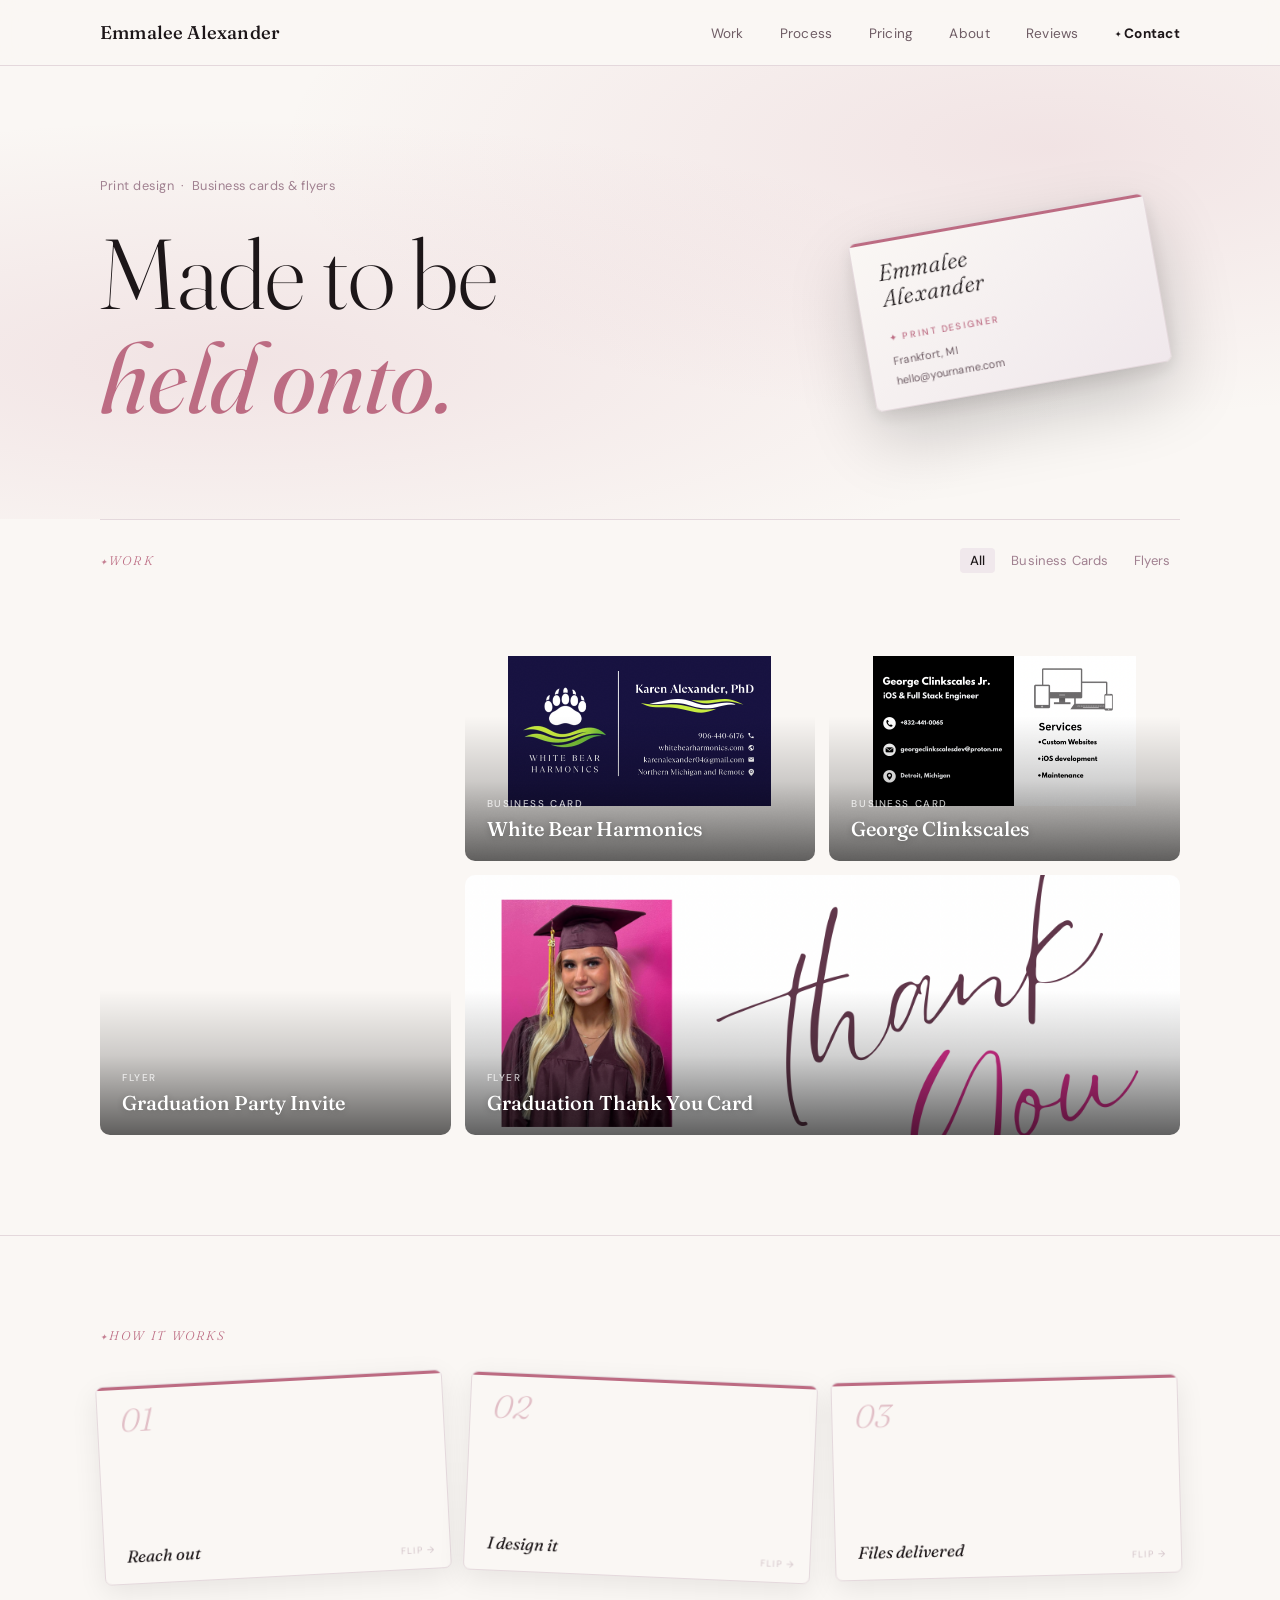
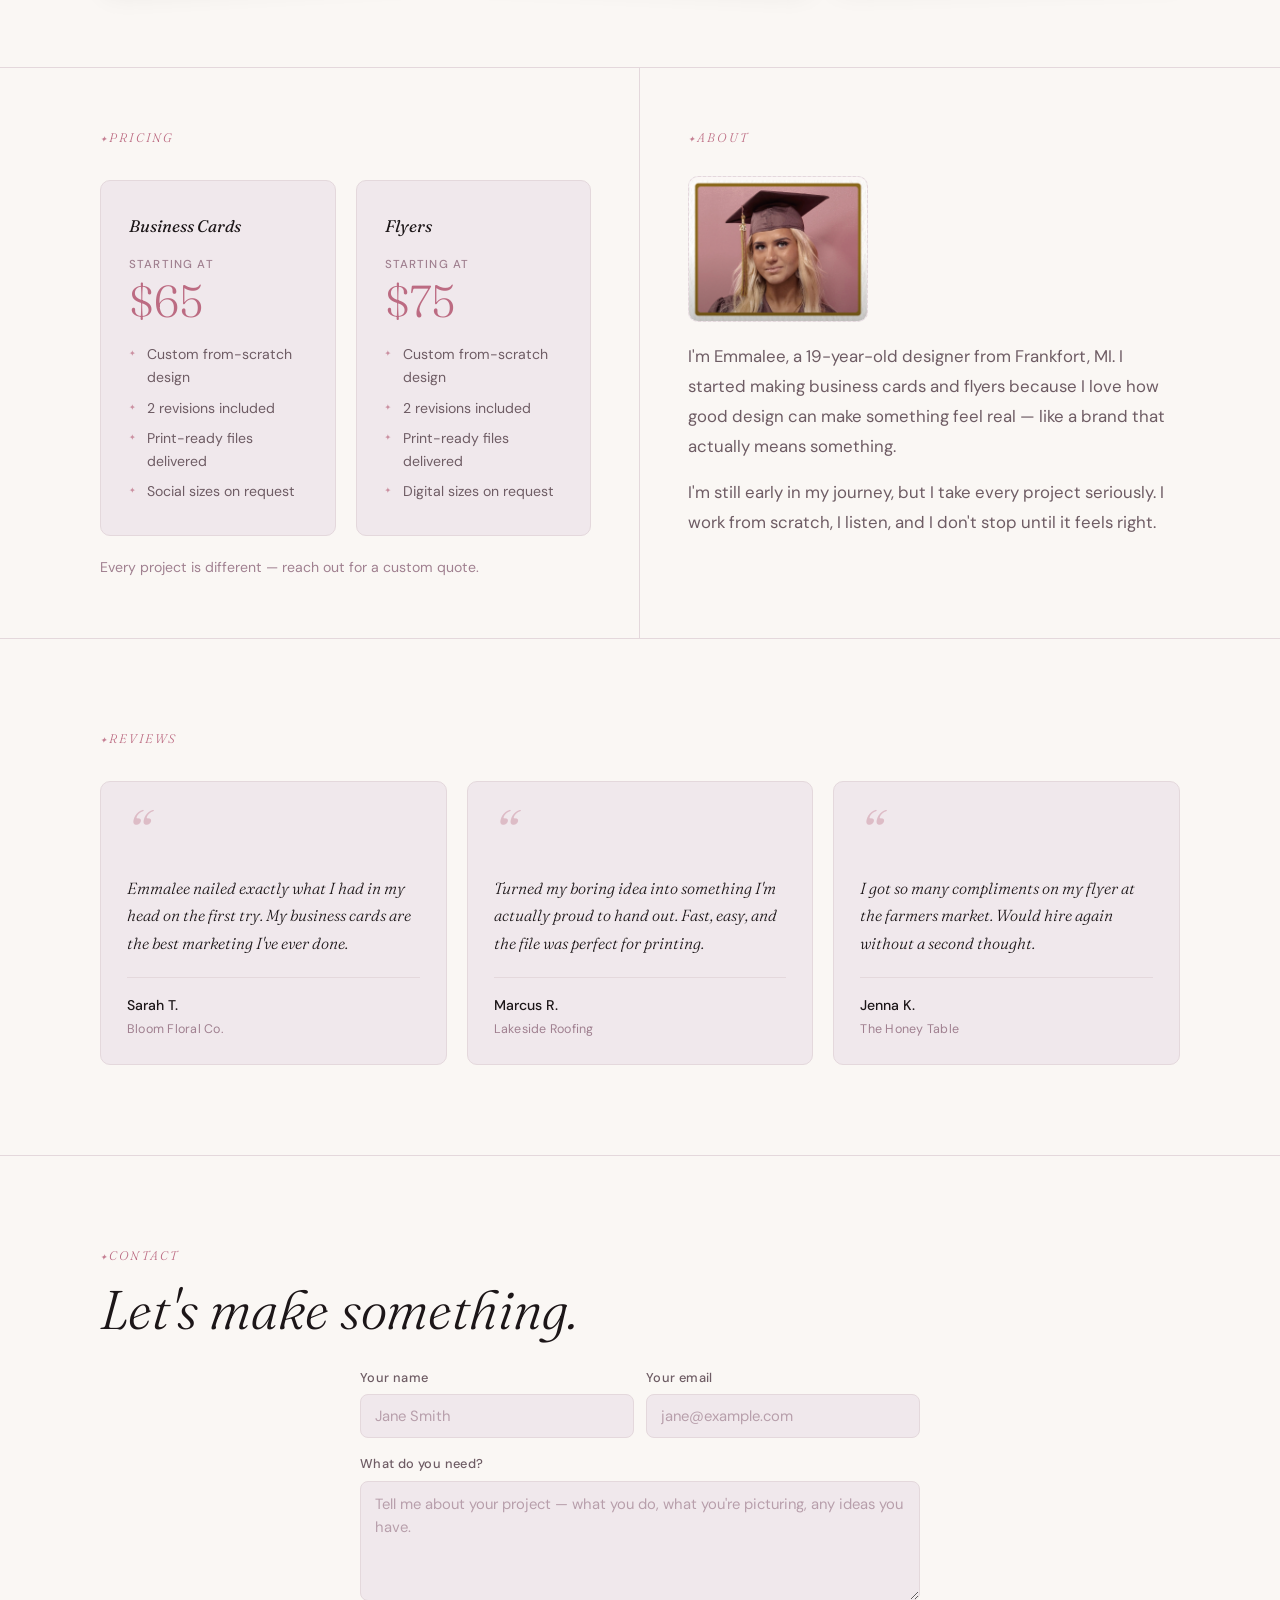
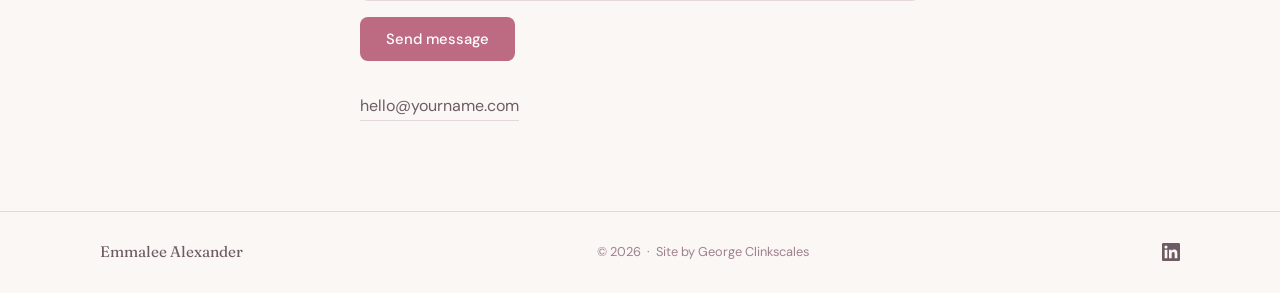
==== index.html @ 9d2cc230 "[Feature] Add contact form submission handling and success message - Added unique `id` to contact fo" ====
<!DOCTYPE html>
<html lang="en">
<head>
    <meta charset="UTF-8">
    <meta name="viewport" content="width=device-width, initial-scale=1.0">
    <title>Emmalee Alexander · Print Design</title>
    <link rel="icon" href="data:image/svg+xml,<svg xmlns='http://www.w3.org/2000/svg' viewBox='0 0 100 100'><path d='M50 5 L53 44 L92 47 L53 50 L50 89 L47 50 L8 47 L47 44 Z' fill='%23c9a96e'/><path d='M80 10 L81.5 24 L95 25 L81.5 26 L80 40 L78.5 26 L65 25 L78.5 24 Z' fill='%23c9a96e'/><path d='M20 62 L21 71 L30 72 L21 73 L20 82 L19 73 L10 72 L19 71 Z' fill='%23c9a96e'/></svg>">

    <meta name="description" content="Emmalee Alexander is a print designer from Frankfort, MI specializing in custom business cards and flyers. Made from scratch. Made to last.">
    <meta name="author" content="Emmalee Alexander">
    <meta name="robots" content="index, follow">
    <link rel="canonical" href="https://geoclink.github.io/business-card-portfolio/">

    <!-- Open Graph -->
    <meta property="og:type" content="website">
    <meta property="og:url" content="https://geoclink.github.io/business-card-portfolio/">
    <meta property="og:title" content="Emmalee Alexander · Print Design">
    <meta property="og:description" content="Custom business cards and flyers from Frankfort, MI. Made to be held onto.">
    <meta property="og:image" content="https://geoclink.github.io/business-card-portfolio/og-image.png">
    <meta property="og:image:type" content="image/png">
    <meta property="og:image:width" content="1200">
    <meta property="og:image:height" content="630">
    <meta property="og:image:alt" content="Emmalee Alexander — Print Design Portfolio">
    <meta property="og:site_name" content="Emmalee Alexander">
    <meta property="og:locale" content="en_US">

    <!-- Twitter / X Card -->
    <meta name="twitter:card" content="summary_large_image">
    <meta name="twitter:title" content="Emmalee Alexander · Print Design">
    <meta name="twitter:description" content="Custom business cards and flyers from Frankfort, MI. Made to be held onto.">
    <meta name="twitter:image" content="https://geoclink.github.io/business-card-portfolio/og-image.png">
    <meta name="twitter:image:alt" content="Emmalee Alexander — Print Design Portfolio">

    <meta name="theme-color" content="#BC6B82">

    <script type="application/ld+json">
    {
      "@context": "https://schema.org",
      "@type": "ProfilePage",
      "mainEntity": {
        "@type": "Person",
        "name": "Emmalee Alexander",
        "jobTitle": "Print Designer",
        "description": "Print designer specializing in custom business cards and flyers.",
        "address": {
          "@type": "PostalAddress",
          "addressLocality": "Frankfort",
          "addressRegion": "MI",
          "addressCountry": "US"
        },
        "url": "https://geoclink.github.io/business-card-portfolio/"
      }
    }
    </script>

    <link rel="preconnect" href="https://fonts.googleapis.com">
    <link rel="preconnect" href="https://fonts.gstatic.com" crossorigin>
    <link href="https://fonts.googleapis.com/css2?family=Fraunces:ital,opsz,wght@0,9..144,300;0,9..144,400;1,9..144,300;1,9..144,400&family=DM+Sans:opsz,wght@9..40,300;9..40,400;9..40,500&display=swap" rel="stylesheet">
    <link rel="stylesheet" href="style.css">
</head>
<body>

    <!-- Paper grain texture overlay -->
    <svg class="grain" aria-hidden="true" focusable="false">
        <filter id="grain-filter">
            <feTurbulence type="fractalNoise" baseFrequency="0.68" numOctaves="3" stitchTiles="stitch"/>
            <feColorMatrix type="saturate" values="0"/>
        </filter>
        <rect width="100%" height="100%" filter="url(#grain-filter)"/>
    </svg>

    <div class="sparkle-field" aria-hidden="true">
        <span class="sparkle s1"></span>
        <span class="sparkle s2"></span>
        <span class="sparkle s3"></span>
        <span class="sparkle s4"></span>
        <span class="sparkle s5"></span>
        <span class="sparkle s6"></span>
        <span class="sparkle s7"></span>
        <span class="sparkle s8"></span>
        <span class="sparkle s9"></span>
        <span class="sparkle s10"></span>
        <span class="sparkle s11"></span>
        <span class="sparkle s12"></span>
        <span class="sparkle s13"></span>
        <span class="sparkle s14"></span>
        <span class="sparkle s15"></span>
        <span class="sparkle s16"></span>
        <span class="sparkle s17"></span>
        <span class="sparkle s18"></span>
    </div>

    <nav class="site-nav">
        <div class="container nav-inner">
            <a class="nav-name" href="#">Emmalee Alexander</a>
            <ul class="nav-links">
                <li><a href="#work">Work</a></li>
                <li><a href="#process">Process</a></li>
                <li><a href="#pricing">Pricing</a></li>
                <li><a href="#about">About</a></li>
                <li><a href="#reviews">Reviews</a></li>
                <li><a href="#contact">Contact</a></li>
            </ul>
            <button class="nav-toggle" aria-label="Open menu" aria-expanded="false">
                <span></span>
                <span></span>
                <span></span>
            </button>
        </div>
    </nav>

    <header class="intro">
        <div class="container intro-inner">
            <div class="intro-text">
                <p class="intro-label">Print design &nbsp;·&nbsp; Business cards &amp; flyers</p>
                <h1 class="intro-headline">Made to be<br><em>held onto.</em></h1>
            </div>
            <div class="intro-card-wrap" aria-hidden="true">
                <div class="hero-card" id="heroCard">
                    <div class="hc-bar"></div>
                    <span class="hc-name">Emmalee<br>Alexander</span>
                    <div class="hc-bottom">
                        <span class="hc-role">✦ Print Designer</span>
                        <span class="hc-location">Frankfort, MI</span>
                        <span class="hc-email">hello@yourname.com</span>
                    </div>
                </div>
            </div>
        </div>
    </header>

    <section id="work" class="section-work">
        <div class="container">
            <div class="work-header reveal">
                <span class="eyebrow">Work</span>
                <div class="filter-row">
                    <button class="filter-btn active" data-filter="all">All</button>
                    <button class="filter-btn" data-filter="business-cards">Business Cards</button>
                    <button class="filter-btn" data-filter="flyers">Flyers</button>
                </div>
            </div>

            <div class="bento-grid">
                <div class="bento-item bento-item--tall" data-category="flyers" data-index="0"
                    style="--card-bg: linear-gradient(160deg, #9AB8AC, #7E9E94);">
                    <div class="card-body">
                        <p class="card-label">Flyer</p>
                        <h3 class="card-title"></h3>
                    </div>
                </div>

                <div class="bento-item" data-category="business-cards" data-index="1"
                    style="--card-bg: linear-gradient(160deg, #CBAFB7, #A89098);">
                    <div class="card-body">
                        <p class="card-label">Business Card</p>
                        <h3 class="card-title"></h3>
                    </div>
                </div>

                <div class="bento-item" data-category="business-cards" data-index="2"
                    style="--card-bg: linear-gradient(160deg, #C8B898, #B4A282);">
                    <div class="card-body">
                        <p class="card-label">Business Card</p>
                        <h3 class="card-title"></h3>
                    </div>
                </div>

                <div class="bento-item bento-item--wide" data-category="flyers" data-index="3"
                    style="--card-bg: linear-gradient(160deg, #B4B0C8, #9A96B4);">
                    <div class="card-body">
                        <p class="card-label">Flyer</p>
                        <h3 class="card-title"></h3>
                    </div>
                </div>

            </div>
        </div>
    </section>

    <section id="process" class="section-process">
        <div class="container reveal">
            <span class="eyebrow">How it works</span>
            <ol class="process-steps">
                <li class="process-step">
                    <div class="process-card-scene">
                        <div class="process-card">
                            <div class="process-card-front">
                                <div class="pc-bar"></div>
                                <span class="process-num">01</span>
                                <h3 class="process-title" id="process-1-title">Reach out</h3>
                                <span class="pc-flip-hint">flip →</span>
                            </div>
                            <div class="process-card-back">
                                <p class="process-desc" id="process-1-desc">Tell me about your business, the vibe you're after, and any ideas you have. No design experience needed on your end.</p>
                            </div>
                        </div>
                    </div>
                </li>
                <li class="process-step">
                    <div class="process-card-scene">
                        <div class="process-card">
                            <div class="process-card-front">
                                <div class="pc-bar"></div>
                                <span class="process-num">02</span>
                                <h3 class="process-title" id="process-2-title">We design it</h3>
                                <span class="pc-flip-hint">flip →</span>
                            </div>
                            <div class="process-card-back">
                                <p class="process-desc" id="process-2-desc">I'll share a few concepts and we'll refine together until it feels exactly right — back and forth until you love it.</p>
                            </div>
                        </div>
                    </div>
                </li>
                <li class="process-step">
                    <div class="process-card-scene">
                        <div class="process-card">
                            <div class="process-card-front">
                                <div class="pc-bar"></div>
                                <span class="process-num">03</span>
                                <h3 class="process-title" id="process-3-title">Files delivered</h3>
                                <span class="pc-flip-hint">flip →</span>
                            </div>
                            <div class="process-card-back">
                                <p class="process-desc" id="process-3-desc">High-res, print-ready files straight to your inbox, ready to hand off to any printer. Social sizes included if you need them.</p>
                            </div>
                        </div>
                    </div>
                </li>
            </ol>
        </div>
    </section>

    <div class="section-split-wrap">
    <section id="pricing" class="section-pricing">
        <div class="reveal">
            <span class="eyebrow">Pricing</span>
            <div class="pricing-grid">
                <div class="pricing-card">
                    <p class="pricing-type">Business Cards</p>
                    <p class="pricing-from">Starting at</p>
                    <p class="pricing-price" id="pricing-bc-price">$65</p>
                    <ul class="pricing-list">
                        <li id="pricing-bc-li-0">Custom from-scratch design</li>
                        <li id="pricing-bc-li-1">2 revisions included</li>
                        <li id="pricing-bc-li-2">Print-ready files delivered</li>
                        <li id="pricing-bc-li-3">Social sizes on request</li>
                    </ul>
                </div>
                <div class="pricing-card">
                    <p class="pricing-type">Flyers</p>
                    <p class="pricing-from">Starting at</p>
                    <p class="pricing-price" id="pricing-fl-price">$75</p>
                    <ul class="pricing-list">
                        <li id="pricing-fl-li-0">Custom from-scratch design</li>
                        <li id="pricing-fl-li-1">2 revisions included</li>
                        <li id="pricing-fl-li-2">Print-ready files delivered</li>
                        <li id="pricing-fl-li-3">Digital sizes on request</li>
                    </ul>
                </div>
            </div>
            <p class="pricing-note" id="pricing-note">Every project is different — <a href="#contact">reach out</a> for a custom quote.</p>
        </div>
    </section>

    <section id="about" class="section-about">
        <div class="reveal">
            <span class="eyebrow">About</span>
            <div class="about-inner">
                <div class="about-photo">
                    <img src="images/emmalee-about-photo.png" alt="Emmalee Alexander" class="about-img">
                    <span class="about-photo-label">Photo</span>
                </div>
                <div class="about-text">
                    <p id="about-p1">I'm Emmalee, a 19-year-old designer from Frankfort, MI. I started making business cards and flyers because I love how good design can make something feel real — like a brand that actually means something.</p>
                    <p id="about-p2">I'm still early in my journey, but I take every project seriously. I work from scratch, I listen, and I don't stop until it feels right.</p>
                </div>
            </div>
        </div>
    </section>
    </div><!-- /.section-split-wrap -->

    <section id="reviews" class="section-reviews">
        <div class="container reveal">
            <span class="eyebrow">Reviews</span>
            <div class="reviews-grid">
                <figure class="review-card" id="review-card-0">
                    <blockquote class="review-quote" id="review-0-quote"></blockquote>
                    <figcaption class="review-byline">
                        <span class="review-name" id="review-0-name"></span>
                        <span class="review-business" id="review-0-business"></span>
                    </figcaption>
                </figure>
                <figure class="review-card" id="review-card-1">
                    <blockquote class="review-quote" id="review-1-quote"></blockquote>
                    <figcaption class="review-byline">
                        <span class="review-name" id="review-1-name"></span>
                        <span class="review-business" id="review-1-business"></span>
                    </figcaption>
                </figure>
                <figure class="review-card" id="review-card-2">
                    <blockquote class="review-quote" id="review-2-quote"></blockquote>
                    <figcaption class="review-byline">
                        <span class="review-name" id="review-2-name"></span>
                        <span class="review-business" id="review-2-business"></span>
                    </figcaption>
                </figure>
            </div>
        </div>
    </section>

    <section id="contact" class="section-contact">
        <div class="container reveal">
            <span class="eyebrow">Contact</span>
            <h2 class="contact-heading">Let's make something.</h2>

            <form class="contact-form" id="contact-form" action="https://formspree.io/f/mvkpqgvo" method="POST">
                <div class="form-row">
                    <label class="form-label">
                        Your name
                        <input class="form-input" type="text" name="name" placeholder="Jane Smith" required>
                    </label>
                    <label class="form-label">
                        Your email
                        <input class="form-input" type="email" name="email" placeholder="jane@example.com" required>
                    </label>
                </div>
                <label class="form-label">
                    What do you need?
                    <textarea class="form-input form-textarea" name="message" placeholder="Tell me about your project — what you do, what you're picturing, any ideas you have." required></textarea>
                </label>
                <button class="form-submit" type="submit">Send message</button>
            </form>
            <p class="form-success" id="form-success" hidden>Message sent! I'll be in touch soon.</p>

            <div class="contact-links">
                <a id="contact-email" href="mailto:hello@yourname.com">hello@yourname.com</a>
                <span class="contact-dot" aria-hidden="true" hidden>·</span>
                <a id="contact-handle" href="#" target="_blank" rel="noopener" hidden>@yourhandle</a>
            </div>
        </div>
    </section>

    <footer>
        <div class="container footer-inner">
            <span class="footer-name">Emmalee Alexander</span>
            <span class="footer-copy">&copy; 2026 &nbsp;·&nbsp; <a class="footer-credit" href="https://georgeclinkscalesdev.com" target="_blank" rel="noopener noreferrer">Site by George Clinkscales</a></span>
            <a href="https://www.linkedin.com/in/emmalee-alexander-752a9b417/" class="footer-linkedin" target="_blank" rel="noopener noreferrer" aria-label="LinkedIn">
                <svg class="footer-linkedin-icon" xmlns="http://www.w3.org/2000/svg" width="18" height="18" viewBox="0 0 24 24" fill="currentColor" aria-hidden="true">
                    <path d="M20.447 20.452h-3.554v-5.569c0-1.328-.027-3.037-1.852-3.037-1.853 0-2.136 1.445-2.136 2.939v5.667H9.351V9h3.414v1.561h.046c.477-.9 1.637-1.85 3.37-1.85 3.601 0 4.267 2.37 4.267 5.455v6.286zM5.337 7.433a2.062 2.062 0 0 1-2.063-2.065 2.064 2.064 0 1 1 2.063 2.065zm1.782 13.019H3.555V9h3.564v11.452zM22.225 0H1.771C.792 0 0 .774 0 1.729v20.542C0 23.227.792 24 1.771 24h20.451C23.2 24 24 23.227 24 22.271V1.729C24 .774 23.2 0 22.222 0h.003z"/>
                </svg>
                <span class="footer-linkedin-text">Visit my LinkedIn ↗</span>
            </a>
        </div>
    </footer>

    <div id="modal" class="modal" role="dialog" aria-modal="true" aria-labelledby="modal-title">
        <div class="modal-panel">
            <button class="modal-close" onclick="closeModal()" aria-label="Close">✕</button>
            <div id="modal-image-wrap" class="modal-image-wrap" hidden>
                <!-- Single-sided: flat image -->
                <img id="modal-image" class="modal-image" src="" alt="">
                <!-- Double-sided: 3D spinner -->
                <div class="card-3d-scene" id="card-3d-scene">
                    <div class="card-3d" id="modal-card-3d">
                        <div class="card-3d-face card-3d-face--front">
                            <img id="modal-image-front" class="card-face-img" src="" alt="">
                        </div>
                        <div class="card-3d-face card-3d-face--back">
                            <img id="modal-image-back" class="card-face-img" src="" alt="">
                        </div>
                    </div>
                    <p class="card-3d-hint">Drag to spin</p>
                </div>
            </div>
            <div class="modal-body">
                <p id="modal-category" class="eyebrow"></p>
                <h2 id="modal-title" class="modal-title"></h2>
                <p id="modal-desc" class="modal-desc"></p>
                <a href="#contact" class="modal-cta" onclick="closeModal()">Inquire about this style →</a>
                <a id="modal-website" class="modal-website" href="" target="_blank" rel="noopener noreferrer" hidden>Want to visit this business website →</a>
            </div>
            <div class="modal-nav">
                <button class="modal-nav-btn" id="modal-prev" aria-label="Previous work">← Prev</button>
                <button class="modal-nav-btn" id="modal-next" aria-label="Next work">Next →</button>
            </div>
        </div>
    </div>

    <script src="script.js"></script>
</body>
</html>
---- style.css ----
/* ── Tokens ── */

:root {
    --bg:           #FAF7F4;
    --bg-card:      #F0E8EC;
    --ink:          #1C1618;
    --ink-mid:      #6E5C64;
    --ink-muted:    #A08090;
    --accent:       #BC6B82;
    --accent-glow:  rgba(188, 107, 130, 0.14);
    --border:       #E4D8DC;
    --nav-bg:       rgba(250, 247, 244, 0.92);

    --font-display: 'Fraunces', Georgia, serif;
    --font-body:    'DM Sans', system-ui, sans-serif;

    --max-w:  1080px;
    --radius: 10px;
    --gap:    14px;
}

@media (prefers-color-scheme: dark) {
    :root:not([data-theme="light"]) {
        --bg:          #18130F;
        --bg-card:     #221A1E;
        --ink:         #F2ECE8;
        --ink-mid:     #A89098;
        --ink-muted:   #6A5860;
        --accent:      #D4909E;
        --accent-glow: rgba(212, 144, 158, 0.16);
        --border:      #2E2228;
        --nav-bg:      rgba(24, 19, 15, 0.92);
    }
}

:root[data-theme="dark"] {
    --bg:          #18130F;
    --bg-card:     #221A1E;
    --ink:         #F2ECE8;
    --ink-mid:     #A89098;
    --ink-muted:   #6A5860;
    --accent:      #D4909E;
    --accent-glow: rgba(212, 144, 158, 0.16);
    --border:      #2E2228;
    --nav-bg:      rgba(24, 19, 15, 0.92);
}

@media (prefers-color-scheme: dark) {
    :root:not([data-theme="light"]) .sparkle-field { mix-blend-mode: screen; }
}
:root[data-theme="dark"] .sparkle-field { mix-blend-mode: screen; }

/* ── Reset ── */

*, *::before, *::after {
    box-sizing: border-box;
    margin: 0;
    padding: 0;
}

html {
    scroll-behavior: smooth;
}

body {
    font-family: var(--font-body);
    background: var(--bg);
    color: var(--ink);
    line-height: 1.6;
    -webkit-font-smoothing: antialiased;
}

.container {
    width: 90%;
    max-width: var(--max-w);
    margin-inline: auto;
}

/* ── Paper grain overlay ── */

.grain {
    position: fixed;
    inset: 0;
    width: 100%;
    height: 100%;
    z-index: 9000;
    pointer-events: none;
    opacity: 0.048;
    mix-blend-mode: soft-light;
}

/* ── Keyframes ── */

@keyframes slideDown {
    from { transform: translateY(-100%); opacity: 0; }
    to   { transform: translateY(0);    opacity: 1; }
}

@keyframes fadeUp {
    from { opacity: 0; transform: translateY(20px); }
    to   { opacity: 1; transform: translateY(0);    }
}

@keyframes float {
    0%, 100% { transform: translateY(0);  }
    50%      { transform: translateY(8px); }
}

@keyframes twinkle {
    0%, 100% { opacity: 0;    transform: scale(0.4) rotate(0deg);  }
    30%, 70% { opacity: 1;    transform: scale(1)   rotate(18deg); }
}

@keyframes modalIn {
    from { opacity: 0; transform: scale(0.93) translateY(10px); }
    to   { opacity: 1; transform: scale(1)    translateY(0);    }
}

@keyframes modalOut {
    from { opacity: 1; transform: scale(1)    translateY(0);   }
    to   { opacity: 0; transform: scale(0.95) translateY(6px); }
}

@keyframes menuSlide {
    from { opacity: 0; transform: translateY(-6px); }
    to   { opacity: 1; transform: translateY(0); }
}

/* ── Eyebrow ── */

.eyebrow {
    display: block;
    font-family: var(--font-display);
    font-size: 0.78rem;
    font-weight: 300;
    font-style: italic;
    font-optical-sizing: auto;
    text-transform: uppercase;
    letter-spacing: 0.18em;
    color: var(--accent);
    margin-bottom: 14px;
}

.eyebrow::before {
    content: '✦ ';
    font-size: 0.52rem;
    opacity: 0.85;
    letter-spacing: 0;
}

/* ── Nav ── */

.site-nav {
    position: sticky;
    top: 0;
    z-index: 100;
    background: var(--nav-bg);
    backdrop-filter: blur(12px);
    -webkit-backdrop-filter: blur(12px);
    border-bottom: 1px solid var(--border);
    padding: 18px 0;
    animation: slideDown 0.55s cubic-bezier(0.16, 1, 0.3, 1) both;
}

.nav-inner {
    display: flex;
    justify-content: space-between;
    align-items: center;
}

.nav-name {
    font-family: var(--font-display);
    font-size: 1.15rem;
    font-weight: 500;
    color: var(--ink);
    text-decoration: none;
    letter-spacing: 0.01em;
}

.nav-links {
    list-style: none;
    display: flex;
    gap: 36px;
}

.nav-links a {
    font-family: var(--font-body);
    font-size: 0.85rem;
    font-weight: 400;
    color: var(--ink-mid);
    text-decoration: none;
    letter-spacing: 0.02em;
    transition: color 0.2s;
}

.nav-links a:hover {
    color: var(--ink);
}

.nav-links a.nav-active {
    font-weight: 700;
    color: var(--ink);
}

.nav-links a.nav-active::before {
    content: '✦ ';
    font-size: 0.6em;
    vertical-align: middle;
}

.nav-toggle {
    display: none;
    flex-direction: column;
    justify-content: center;
    gap: 5px;
    background: none;
    border: none;
    cursor: pointer;
    padding: 6px 4px;
}

.nav-toggle span {
    display: block;
    width: 22px;
    height: 2px;
    background: var(--ink);
    border-radius: 2px;
    transition: transform 0.25s ease, opacity 0.2s ease;
}

.site-nav.nav-open .nav-toggle span:nth-child(1) {
    transform: translateY(7px) rotate(45deg);
}

.site-nav.nav-open .nav-toggle span:nth-child(2) {
    opacity: 0;
    transform: scaleX(0);
}

.site-nav.nav-open .nav-toggle span:nth-child(3) {
    transform: translateY(-7px) rotate(-45deg);
}

/* ── Intro ── */

.intro {
    padding: 110px 0 90px;
    position: relative;
    background:
        radial-gradient(ellipse at 18% 65%, var(--accent-glow) 0%, transparent 58%),
        radial-gradient(ellipse at 82% 18%, var(--accent-glow) 0%, transparent 52%);
}

.intro-inner {
    display: grid;
    grid-template-columns: 1fr auto;
    align-items: center;
    gap: 64px;
}

.intro-text {
    position: relative;
    z-index: 1;
}

/* ── Floating hero card ── */

@keyframes heroFloat {
    0%, 100% { translate: 0 0px;  }
    50%       { translate: 0 14px; }
}

@keyframes heroSpin {
    from { transform: perspective(900px) rotate(-10deg) rotateY(0deg); }
    to   { transform: perspective(900px) rotate(-10deg) rotateY(360deg); }
}

@keyframes processWiggle {
    0%, 100% { rotate: var(--pc-tilt); }
    20%      { rotate: calc(var(--pc-tilt) + 6deg); }
    50%      { rotate: calc(var(--pc-tilt) - 4deg); }
    75%      { rotate: calc(var(--pc-tilt) + 2deg); }
}

.intro-card-wrap {
    position: relative;
    z-index: 1;
    display: flex;
    align-items: center;
    justify-content: center;
    padding: 40px 20px;
}

.hero-card {
    width: 300px;
    height: 171px; /* 3.5 : 2 business card ratio */
    background: linear-gradient(148deg, #FAF7F4 0%, #F0E8EC 100%);
    border: 1px solid var(--border);
    border-radius: 7px;
    box-shadow:
        0 28px 70px rgba(0, 0, 0, 0.20),
        0 6px 18px rgba(0, 0, 0, 0.10),
        inset 0 1px 0 rgba(255, 255, 255, 0.7);
    position: relative;
    overflow: hidden;
    display: flex;
    flex-direction: column;
    justify-content: space-between;
    padding: 20px 24px 18px;
    transform: perspective(900px) rotate(-10deg);
    animation: heroFloat 5.5s ease-in-out 0.75s infinite, heroSpin 0.9s ease-in-out both;
    transition: transform 0.15s ease-out;
    backface-visibility: hidden;
    cursor: default;
    user-select: none;
}

.hc-bar {
    position: absolute;
    top: 0;
    left: 0;
    right: 0;
    height: 3px;
    background: var(--accent);
}

.hc-name {
    font-family: var(--font-display);
    font-size: 1.42rem;
    font-weight: 300;
    font-style: italic;
    font-optical-sizing: auto;
    color: #1C1618;
    line-height: 1.15;
    letter-spacing: 0.01em;
    display: block;
}

.hc-bottom {
    display: flex;
    flex-direction: column;
    gap: 2px;
}

.hc-role {
    font-family: var(--font-body);
    font-size: 0.58rem;
    font-weight: 500;
    text-transform: uppercase;
    letter-spacing: 0.2em;
    color: var(--accent);
    display: block;
    margin-bottom: 5px;
}

.hc-location,
.hc-email {
    font-family: var(--font-body);
    font-size: 0.68rem;
    font-weight: 400;
    color: #6E5C64;
    display: block;
    letter-spacing: 0.02em;
}

.intro-label {
    font-family: var(--font-body);
    font-size: 0.8rem;
    font-weight: 400;
    color: var(--ink-muted);
    letter-spacing: 0.04em;
    margin-bottom: 24px;
    animation: fadeUp 0.6s ease 0.3s both;
}

.intro-headline {
    font-family: var(--font-display);
    font-size: clamp(3rem, 9vw, 6.2rem);
    font-weight: 300;
    font-optical-sizing: auto;
    line-height: 1.05;
    text-wrap: balance;
    color: var(--ink);
    max-width: 14ch;
    animation: fadeUp 0.85s cubic-bezier(0.16, 1, 0.3, 1) 0.48s both;
}

.intro-headline em {
    font-style: italic;
    font-weight: 400;
    color: var(--accent);
}

/* ── Sparkle field ── */

.sparkle-field {
    position: fixed;
    inset: 0;
    pointer-events: none;
    z-index: 1;
    mix-blend-mode: multiply;
}

.sparkle {
    position: absolute;
    color: var(--accent);
    opacity: 0;
    user-select: none;
    animation: twinkle var(--dur, 4s) ease-in-out var(--del, 0s) infinite;
}

.sparkle::before { content: '✦'; }

.sparkle.s1  { top:  8%; left:  7%;  font-size: 1.2rem; --del: 0s;    --dur: 3.6s; }
.sparkle.s2  { top: 14%; right: 11%; font-size: 1.0rem; --del: 1.4s;  --dur: 4.3s; }
.sparkle.s3  { top: 23%; left: 38%;  font-size: 1.8rem; --del: 0.7s;  --dur: 5.1s; }
.sparkle.s4  { top: 31%; right: 26%; font-size: 1.4rem; --del: 2.1s;  --dur: 3.8s; }
.sparkle.s5  { top: 40%; left: 16%;  font-size: 0.9rem; --del: 0.4s;  --dur: 4.7s; }
.sparkle.s6  { top: 48%; right:  7%; font-size: 1.5rem; --del: 3.0s;  --dur: 3.4s; }
.sparkle.s7  { top: 55%; left: 58%;  font-size: 0.9rem; --del: 1.8s;  --dur: 4.2s; }
.sparkle.s8  { top: 62%; left: 82%;  font-size: 2.0rem; --del: 0.2s;  --dur: 5.5s; }
.sparkle.s9  { top: 70%; left:  4%;  font-size: 1.1rem; --del: 2.5s;  --dur: 3.9s; }
.sparkle.s10 { top: 77%; right: 16%; font-size: 0.9rem; --del: 1.1s;  --dur: 4.6s; }
.sparkle.s11 { top: 84%; left: 44%;  font-size: 1.3rem; --del: 3.5s;  --dur: 3.2s; }
.sparkle.s12 { top: 91%; right:  4%; font-size: 1.0rem; --del: 0.9s;  --dur: 4.8s; }
.sparkle.s13 { top:  5%; left: 52%;  font-size: 1.9rem; --del: 1.6s;  --dur: 4.0s; }
.sparkle.s14 { top: 45%; left: 90%;  font-size: 0.9rem; --del: 2.8s;  --dur: 5.2s; }
.sparkle.s15 { top: 73%; left: 27%;  font-size: 1.5rem; --del: 0.6s;  --dur: 3.7s; }
.sparkle.s16 { top: 26%; left: 73%;  font-size: 1.1rem; --del: 3.2s;  --dur: 4.4s; }
.sparkle.s17 { top: 87%; left: 68%;  font-size: 1.2rem; --del: 1.3s;  --dur: 3.6s; }
.sparkle.s18 { top: 58%; left: 32%;  font-size: 1.6rem; --del: 2.3s;  --dur: 4.9s; }

/* ── Scroll reveal ── */

.reveal {
    opacity: 0;
    transform: translateY(26px);
    transition: opacity 0.75s ease, transform 0.75s cubic-bezier(0.16, 1, 0.3, 1);
}

.reveal.visible {
    opacity: 1;
    transform: translateY(0);
}

/* ── Work ── */

.section-work {
    padding: 0 0 100px;
}

.work-header {
    display: flex;
    justify-content: space-between;
    align-items: center;
    border-top: 1px solid var(--border);
    padding-top: 28px;
    margin-bottom: 28px;
}

.work-header .eyebrow {
    margin-bottom: 0;
}

.filter-row {
    display: flex;
    gap: 6px;
}

.filter-btn {
    background: none;
    border: none;
    font-family: var(--font-body);
    font-size: 0.82rem;
    font-weight: 400;
    color: var(--ink-muted);
    cursor: pointer;
    padding: 4px 10px;
    border-radius: 4px;
    transition: color 0.2s, background 0.2s;
    letter-spacing: 0.01em;
}

.filter-btn:hover {
    color: var(--ink);
}

.filter-btn.active {
    color: var(--ink);
    background: var(--bg-card);
    font-weight: 500;
}

/* ── Bento grid ── */

.bento-grid {
    display: grid;
    grid-template-columns: repeat(3, 1fr);
    grid-auto-rows: 260px;
    gap: var(--gap);
}

.bento-item--tall { grid-row: span 2; }
.bento-item--wide { grid-column: span 2; }

.bento-grid.is-filtered .bento-item--tall { grid-row: span 1; }
.bento-grid.is-filtered .bento-item--wide { grid-column: span 1; }

.bento-item {
    background-image: var(--card-bg);
    border-radius: var(--radius);
    overflow: hidden;
    cursor: pointer;
    position: relative;
    opacity: 0;
    transform: translateY(18px) scale(0.97);
    transition:
        opacity 0.55s ease,
        transform 0.55s cubic-bezier(0.16, 1, 0.3, 1),
        box-shadow 0.28s ease;
}

.bento-item.visible {
    opacity: 1;
    transform: translateY(0) scale(1);
}

.bento-item:hover {
    transition-delay: 0s !important;
    transform: scale(1.018) translateY(-3px) !important;
    box-shadow: 0 14px 44px var(--accent-glow), 0 2px 12px rgba(0, 0, 0, 0.07);
}

.bento-item::after {
    content: '';
    position: absolute;
    inset: 0;
    border-radius: var(--radius);
    background: rgba(0, 0, 0, 0);
    transition: background 0.25s ease;
}

.bento-item:hover::after {
    background: rgba(0, 0, 0, 0.05);
}

.bento-item:focus-visible {
    outline: 2px solid var(--accent);
    outline-offset: 3px;
}

.bento-item.is-hiding {
    opacity: 0 !important;
    transform: scale(0.92) translateY(8px) !important;
    pointer-events: none;
    transition-delay: 0s !important;
}

.card-body {
    position: absolute;
    bottom: 0;
    left: 0;
    right: 0;
    padding: 20px 22px;
    z-index: 1;
}

.card-label {
    font-size: 0.62rem;
    font-weight: 500;
    text-transform: uppercase;
    letter-spacing: 0.16em;
    color: rgba(255, 255, 255, 0.75);
    margin-bottom: 5px;
}

.card-title {
    font-family: var(--font-display);
    font-size: 1.25rem;
    font-weight: 500;
    color: white;
    line-height: 1.2;
    text-shadow: 0 1px 6px rgba(0, 0, 0, 0.22);
}

.bento-item.has-image .card-body {
    background: linear-gradient(to top, rgba(0,0,0,0.62) 0%, rgba(0,0,0,0.18) 55%, transparent 100%);
    padding-top: 80px;
}

/* ── About ── */

.section-about {
    padding: 90px 0;
    border-top: 1px solid var(--border);
}

.about-inner {
    display: grid;
    grid-template-columns: 200px 1fr;
    gap: 48px;
    align-items: start;
    margin-top: 28px;
}

.about-photo {
    width: 200px;
    aspect-ratio: 21 / 17; /* matches the photo's natural 378×306 ratio */
    border-radius: var(--radius);
    background: var(--bg-card);
    border: 1px dashed var(--border);
    overflow: hidden;
    position: relative;
    display: flex;
    align-items: center;
    justify-content: center;
}

.about-img {
    width: 100%;
    height: 100%;
    object-fit: cover;
    object-position: center;
    display: block;
}

.about-img[src=""] {
    display: none;
}

.about-photo-label {
    position: absolute;
    font-size: 0.72rem;
    font-family: var(--font-body);
    font-weight: 400;
    letter-spacing: 0.08em;
    text-transform: uppercase;
    color: var(--ink-muted);
}

.about-photo:has(.about-img:not([src=""])) .about-photo-label {
    display: none;
}

.about-text {
    display: flex;
    flex-direction: column;
    gap: 16px;
    max-width: 54ch;
}

.about-text p {
    font-size: 1.05rem;
    color: var(--ink-mid);
    line-height: 1.78;
}

/* ── Contact ── */

.section-contact {
    padding: 90px 0;
    border-top: 1px solid var(--border);
}

.contact-heading {
    font-family: var(--font-display);
    font-size: clamp(2rem, 5vw, 3.4rem);
    font-weight: 300;
    font-style: italic;
    font-optical-sizing: auto;
    color: var(--ink);
    margin-bottom: 28px;
    line-height: 1.1;
    text-wrap: balance;
}

.contact-links {
    display: flex;
    align-items: center;
    gap: 14px;
    flex-wrap: wrap;
    max-width: 560px;
    margin: 0 auto;
}

.contact-links a {
    font-size: 1rem;
    color: var(--ink-mid);
    text-decoration: none;
    border-bottom: 1px solid var(--border);
    padding-bottom: 2px;
    transition: color 0.2s, border-color 0.2s;
}

.contact-links a:hover {
    color: var(--accent);
    border-color: var(--accent);
}

.contact-dot {
    color: var(--ink-muted);
    font-size: 1.1rem;
}

/* ── Contact form ── */

.contact-form {
    display: flex;
    flex-direction: column;
    gap: 16px;
    max-width: 560px;
    margin: 0 auto 32px;
}

.form-row {
    display: grid;
    grid-template-columns: 1fr 1fr;
    gap: 12px;
}

.form-label {
    display: flex;
    flex-direction: column;
    gap: 6px;
    font-size: 0.8rem;
    font-weight: 500;
    color: var(--ink-mid);
    letter-spacing: 0.03em;
}

.form-input {
    padding: 11px 14px;
    border: 1px solid var(--border);
    border-radius: 8px;
    background: var(--bg-card);
    font-family: var(--font-body);
    font-size: 0.925rem;
    color: var(--ink);
    outline: none;
    transition: border-color 0.18s;
}

.form-input::placeholder {
    color: var(--ink-muted);
    opacity: 0.7;
}

.form-input:focus {
    border-color: var(--accent);
}

.form-textarea {
    resize: vertical;
    min-height: 120px;
    line-height: 1.6;
}

.form-submit {
    align-self: flex-start;
    padding: 12px 26px;
    background: var(--accent);
    color: white;
    border: none;
    border-radius: 8px;
    font-family: var(--font-body);
    font-size: 0.925rem;
    font-weight: 500;
    cursor: pointer;
    transition: opacity 0.2s;
}

.form-submit:hover {
    opacity: 0.88;
}

.form-success {
    margin-top: 1.5rem;
    font-size: 1rem;
    color: var(--color-text);
    opacity: 0.75;
}

/* ── Pricing + About shared row ── */

.section-split-wrap {
    display: grid;
    grid-template-columns: 1fr 1fr;
    border-top: 1px solid var(--border);
}

.section-split-wrap .section-pricing {
    border-top: none;
    border-right: 1px solid var(--border);
    padding: 60px 48px 60px max(5vw, calc((100vw - var(--max-w)) / 2));
}

.section-split-wrap .section-about {
    border-top: none;
    padding: 60px max(5vw, calc((100vw - var(--max-w)) / 2)) 60px 48px;
}

.section-split-wrap .about-inner {
    grid-template-columns: 1fr;
    gap: 20px;
    justify-items: start;
}

.section-split-wrap .about-photo {
    width: 180px;
    max-width: 100%;
    aspect-ratio: 21 / 17;
    margin: 0;
}

/* ── Pricing ── */

.section-pricing {
    padding: 90px 0;
    border-top: 1px solid var(--border);
}

.pricing-grid {
    display: grid;
    grid-template-columns: repeat(2, 1fr);
    gap: 20px;
    margin-top: 32px;
}

.pricing-card {
    background: var(--bg-card);
    border: 1px solid var(--border);
    border-radius: var(--radius);
    padding: 32px 28px;
}

.pricing-type {
    font-family: var(--font-display);
    font-size: 1.05rem;
    font-weight: 400;
    font-style: italic;
    font-optical-sizing: auto;
    color: var(--ink);
    margin-bottom: 16px;
}

.pricing-from {
    font-size: 0.72rem;
    font-weight: 500;
    text-transform: uppercase;
    letter-spacing: 0.1em;
    color: var(--ink-muted);
    margin-bottom: 4px;
}

.pricing-price {
    font-family: var(--font-display);
    font-size: 2.8rem;
    font-weight: 300;
    font-optical-sizing: auto;
    color: var(--accent);
    line-height: 1;
    margin-bottom: 20px;
}

.pricing-list {
    list-style: none;
    display: flex;
    flex-direction: column;
    gap: 8px;
}

.pricing-list li {
    font-size: 0.88rem;
    color: var(--ink-mid);
    padding-left: 18px;
    position: relative;
}

.pricing-list li::before {
    content: '✦';
    position: absolute;
    left: 0;
    font-size: 0.5rem;
    color: var(--accent);
    top: 4px;
    opacity: 0.7;
}

.pricing-note {
    margin-top: 20px;
    font-size: 0.88rem;
    color: var(--ink-muted);
}

.pricing-note a {
    color: var(--accent);
    text-decoration: none;
    border-bottom: 1px solid var(--accent);
    padding-bottom: 1px;
    transition: opacity 0.2s;
}

.pricing-note a:hover {
    opacity: 0.7;
}

/* ── Footer ── */

footer {
    padding: 28px 0;
    border-top: 1px solid var(--border);
}

.footer-inner {
    display: flex;
    justify-content: space-between;
    align-items: center;
}

.footer-name {
    font-family: var(--font-display);
    font-size: 0.95rem;
    color: var(--ink-mid);
}

.footer-copy {
    font-size: 0.8rem;
    color: var(--ink-muted);
}

.footer-linkedin {
    display: flex;
    align-items: center;
    color: var(--ink-mid);
    text-decoration: none;
    transition: color 0.2s;
}

.footer-linkedin-text {
    display: none;
    font-size: 0.8rem;
}

.footer-linkedin:hover {
    color: var(--ink);
}

.footer-credit {
    color: inherit;
    text-decoration: none;
    transition: color 0.2s;
}

.footer-credit:hover {
    color: var(--ink-mid);
}


/* ── Modal ── */

.modal {
    display: none;
    position: fixed;
    inset: 0;
    z-index: 200;
    background: rgba(0, 0, 0, 0.44);
    backdrop-filter: blur(7px);
    -webkit-backdrop-filter: blur(7px);
    justify-content: center;
    align-items: center;
    padding: 20px;
}

.modal.is-open,
.modal.is-closing {
    display: flex;
}

.modal.is-open .modal-panel {
    animation: modalIn 0.32s cubic-bezier(0.16, 1, 0.3, 1) forwards;
}

.modal.is-closing .modal-panel {
    animation: modalOut 0.26s ease forwards;
}

.modal-panel {
    background: var(--bg);
    border: 1px solid var(--border);
    border-radius: 16px;
    max-width: 580px;
    width: 100%;
    position: relative;
    overflow: hidden;
    box-shadow: 0 24px 64px rgba(0, 0, 0, 0.14);
}

.modal-close {
    position: absolute;
    top: 14px;
    right: 16px;
    z-index: 10;
    background: rgba(250, 247, 244, 0.88);
    border: none;
    border-radius: 6px;
    font-size: 1rem;
    color: var(--ink-muted);
    cursor: pointer;
    padding: 4px 8px;
    line-height: 1;
    transition: color 0.2s, background 0.2s;
}

.modal-close:hover {
    color: var(--ink);
    background: var(--bg);
}

.modal-image-wrap {
    width: 100%;
    height: 260px;
    overflow: hidden;
    line-height: 0;
    position: relative;
}

.modal-image {
    width: 100%;
    height: 100%;
    object-fit: cover;
    display: block;
}

/* 3D card scene — hidden unless .has-back is set */
.card-3d-scene {
    display: none;
    width: 100%;
    height: 100%;
    background: var(--bg);
    perspective: 1000px;
    align-items: center;
    justify-content: center;
}

.modal-image-wrap.has-back .modal-image { display: none; }
.modal-image-wrap.has-back .card-3d-scene { display: flex; }

.card-3d {
    width: 82%;
    height: 82%;
    position: relative;
    transform-style: preserve-3d;
    cursor: grab;
    user-select: none;
    -webkit-user-select: none;
}

.card-3d:active { cursor: grabbing; }

.card-3d-face {
    position: absolute;
    inset: 0;
    backface-visibility: hidden;
    -webkit-backface-visibility: hidden;
    border-radius: 6px;
    overflow: hidden;
    background: var(--bg);
    box-shadow: 0 8px 32px rgba(0,0,0,0.16), 0 1px 6px rgba(0,0,0,0.08);
}

.card-3d-face--back {
    transform: rotateY(180deg);
    background: var(--bg-card);
}

.card-face-img {
    width: 100%;
    height: 100%;
    object-fit: cover;
    display: block;
}

.card-3d-hint {
    position: absolute;
    bottom: 10px;
    left: 0;
    right: 0;
    text-align: center;
    font-size: 0.68rem;
    letter-spacing: 0.1em;
    color: var(--ink-muted);
    opacity: 0.5;
    pointer-events: none;
}

.modal-body {
    padding: 28px 36px 24px;
}

.modal-panel:not(.has-image) .modal-body {
    padding-top: 44px;
}

.modal-title {
    font-family: var(--font-display);
    font-size: 1.85rem;
    font-weight: 500;
    color: var(--ink);
    margin-bottom: 12px;
    line-height: 1.2;
}

.modal-desc {
    font-size: 0.97rem;
    color: var(--ink-mid);
    line-height: 1.72;
    margin-bottom: 24px;
}

.modal-cta {
    font-size: 0.9rem;
    color: var(--accent);
    text-decoration: none;
    font-weight: 500;
    letter-spacing: 0.01em;
    transition: opacity 0.2s;
}

.modal-cta:hover {
    opacity: 0.72;
}

.modal-website {
    margin-top: 10px;
    font-size: 0.82rem;
    color: var(--ink-muted);
    text-decoration: none;
    letter-spacing: 0.01em;
    transition: color 0.2s;
}

.modal-website[hidden] {
    display: none;
}

.modal-website:hover {
    color: var(--accent);
}

.modal-nav {
    display: flex;
    justify-content: space-between;
    align-items: center;
    padding: 16px 36px 24px;
    border-top: 1px solid var(--border);
}

.modal-nav-btn {
    background: none;
    border: 1px solid var(--border);
    border-radius: 8px;
    padding: 8px 18px;
    font-family: var(--font-body);
    font-size: 0.85rem;
    color: var(--ink-mid);
    cursor: pointer;
    transition: border-color 0.2s, color 0.2s;
}

.modal-nav-btn:hover:not(:disabled) {
    border-color: var(--accent);
    color: var(--accent);
}

.modal-nav-btn:disabled {
    opacity: 0.28;
    cursor: default;
}

/* ── Portrait flyer modal: image left, text right ── */
.modal-panel--portrait {
    max-width: 820px;
    display: grid;
    grid-template-columns: auto 1fr;
}

.modal-panel--portrait .modal-image-wrap {
    grid-column: 1;
    grid-row: 1;
}

.modal-panel--portrait .modal-body {
    grid-column: 2;
    grid-row: 1;
    padding: 48px 32px 24px;
    border-left: 1px solid var(--border);
    align-self: start;
}

.modal-panel--portrait .modal-nav {
    grid-column: 1 / -1;
    grid-row: 2;
}

/* ── Process ── */

.section-process {
    padding: 90px 0;
    border-top: 1px solid var(--border);
}

.process-steps {
    list-style: none;
    display: grid;
    grid-template-columns: repeat(3, 1fr);
    gap: 20px;
    margin-top: 32px;
}

.process-step {
    min-width: 0;
}

.process-card-scene {
    perspective: 1100px;
    aspect-ratio: 1.74;
    cursor: pointer;
    rotate: var(--pc-tilt, 0deg);
}

.process-step:nth-child(1) .process-card-scene { --pc-tilt: -3deg; }
.process-step:nth-child(2) .process-card-scene { --pc-tilt:  2.5deg; }
.process-step:nth-child(3) .process-card-scene { --pc-tilt: -1.5deg; }

.process-card-scene:hover {
    animation: processWiggle 0.4s ease forwards;
}

.process-card {
    width: 100%;
    height: 100%;
    position: relative;
    transform-style: preserve-3d;
    transition: transform 0.65s cubic-bezier(0.16, 1, 0.3, 1);
}

.process-card-scene:hover .process-card,
.process-card-scene.is-flipped .process-card {
    transform: rotateY(180deg);
}

.process-card-front,
.process-card-back {
    position: absolute;
    inset: 0;
    backface-visibility: hidden;
    -webkit-backface-visibility: hidden;
    border-radius: 7px;
    border: 1px solid var(--border);
    box-shadow: 0 8px 28px rgba(0, 0, 0, 0.08), inset 0 1px 0 rgba(255, 255, 255, 0.5);
    overflow: hidden;
}

.process-card-front {
    background: var(--bg);
    display: flex;
    flex-direction: column;
    justify-content: space-between;
    padding: 18px 22px 16px;
}

.process-card-back {
    background: var(--bg-card);
    transform: rotateY(180deg);
    display: flex;
    align-items: center;
    padding: 20px 22px;
}

.pc-bar {
    position: absolute;
    top: 0;
    left: 0;
    right: 0;
    height: 3px;
    background: var(--accent);
}

.pc-flip-hint {
    position: absolute;
    bottom: 10px;
    right: 14px;
    font-size: 0.58rem;
    letter-spacing: 0.14em;
    text-transform: uppercase;
    color: var(--ink-muted);
    opacity: 0.45;
    font-family: var(--font-body);
    pointer-events: none;
}

.process-num {
    font-family: var(--font-display);
    font-size: 2rem;
    font-weight: 300;
    font-style: italic;
    font-optical-sizing: auto;
    color: var(--accent);
    opacity: 0.4;
    line-height: 1;
    display: block;
}

.process-title {
    font-family: var(--font-display);
    font-size: 1.05rem;
    font-weight: 400;
    font-style: italic;
    color: var(--ink);
    line-height: 1.25;
}

.process-desc {
    font-size: 0.88rem;
    color: var(--ink-mid);
    line-height: 1.65;
}

/* ── Reviews ── */

.section-reviews {
    padding: 90px 0;
    border-top: 1px solid var(--border);
}

.reviews-grid {
    display: grid;
    grid-template-columns: repeat(3, 1fr);
    gap: 20px;
    margin-top: 32px;
}

.review-card {
    background: var(--bg-card);
    border: 1px solid var(--border);
    border-radius: var(--radius);
    padding: 28px 26px 24px;
    display: flex;
    flex-direction: column;
    gap: 20px;
    margin: 0;
}

.review-card::before {
    content: '\201C';
    font-family: var(--font-display);
    font-size: 3.5rem;
    font-style: italic;
    color: var(--accent);
    opacity: 0.35;
    line-height: 0.8;
    display: block;
}

.review-quote {
    font-family: var(--font-display);
    font-size: 1rem;
    font-style: italic;
    font-weight: 300;
    font-optical-sizing: auto;
    color: var(--ink);
    line-height: 1.72;
    margin: 0;
    flex: 1;
}

.review-byline {
    display: flex;
    flex-direction: column;
    gap: 3px;
    border-top: 1px solid var(--border);
    padding-top: 16px;
}

.review-name {
    font-family: var(--font-body);
    font-size: 0.88rem;
    font-weight: 500;
    color: var(--ink);
}

.review-business {
    font-family: var(--font-body);
    font-size: 0.78rem;
    color: var(--ink-muted);
    letter-spacing: 0.02em;
}

/* ── Responsive ── */

@media (max-width: 900px) {
    .section-split-wrap {
        grid-template-columns: 1fr;
    }

    .section-split-wrap .section-pricing {
        border-right: none;
        border-bottom: 1px solid var(--border);
        padding: 60px 5vw;
    }

    .section-split-wrap .section-about {
        padding: 60px 5vw;
    }

    .section-split-wrap .about-photo {
        width: 180px;
    }

    .section-split-wrap .about-inner {
        grid-template-columns: 1fr;
        gap: 20px;
    }
}

@media (min-width: 701px) and (max-width: 900px) {
    .intro {
        padding: 82px 0 66px;
    }

    .intro-inner {
        gap: 36px;
    }

    .hero-card {
        width: 240px;
        height: 137px;
        font-size: 90%;
    }

    .section-about,
    .section-contact,
    .section-process,
    .section-reviews,
    .section-pricing {
        padding: 72px 0;
    }

    .reviews-grid {
        grid-template-columns: 1fr;
    }

    .section-work {
        padding-bottom: 80px;
    }

    .bento-grid {
        grid-auto-rows: 200px;
    }
}

@media (max-width: 700px) {
    .intro {
        padding: 70px 0 56px;
    }

    .intro-inner {
        grid-template-columns: 1fr;
    }

    .intro-card-wrap {
        display: none;
    }

    .section-about,
    .section-contact,
    .section-process,
    .section-reviews,
    .section-pricing {
        padding: 60px 0;
    }

    .pricing-grid {
        grid-template-columns: 1fr;
    }

    .reviews-grid {
        grid-template-columns: 1fr;
    }

    .process-steps {
        grid-template-columns: 1fr;
        gap: 16px;
    }

    .process-card-scene {
        aspect-ratio: 2.2;
    }

    .form-row {
        grid-template-columns: 1fr;
    }

    .bento-grid {
        grid-template-columns: 1fr 1fr;
        grid-auto-rows: 170px;
    }

    .bento-item--tall { grid-row: span 1; }
    .bento-item--wide { grid-column: span 2; }

    .about-inner {
        grid-template-columns: 1fr;
        gap: 24px;
    }

    .about-photo {
        width: 180px;
        aspect-ratio: 21 / 17;
        margin: 0 auto;
        justify-self: center;
    }

    .section-split-wrap .about-inner {
        grid-template-columns: 1fr;
    }

    .section-split-wrap .about-photo {
        width: 220px;
        max-width: 100%;
        justify-self: center;
        margin: 0 auto;
    }

    .work-header {
        flex-direction: column;
        align-items: flex-start;
        gap: 12px;
    }

    .nav-toggle {
        display: flex;
    }

    .nav-links {
        display: none;
        position: absolute;
        top: 100%;
        left: 0;
        right: 0;
        flex-direction: column;
        gap: 0;
        background: var(--nav-bg);
        backdrop-filter: blur(12px);
        -webkit-backdrop-filter: blur(12px);
        border-bottom: 1px solid var(--border);
        padding: 8px 5%;
    }

    .site-nav.nav-open .nav-links {
        display: flex;
        animation: menuSlide 0.22s ease;
    }

    .nav-links li {
        border-bottom: 1px solid var(--border);
    }

    .nav-links li:last-child {
        border-bottom: none;
    }

    .nav-links a {
        display: block;
        padding: 14px 0;
        font-size: 0.95rem;
    }

    .modal-panel {
        border-radius: 14px;
        max-height: 90vh;
        overflow-y: auto;
        -webkit-overflow-scrolling: touch;
    }

    .modal-image-wrap {
        height: 200px;
    }

    .modal-panel--portrait {
        grid-template-columns: 1fr;
    }

    .modal-panel--portrait .modal-image-wrap {
        width: 100% !important;
        height: auto !important;
        aspect-ratio: 3 / 4;
    }

    .modal-panel--portrait .modal-body {
        grid-column: 1;
        grid-row: 2;
        border-left: none;
        border-top: 1px solid var(--border);
    }

    .modal-panel--portrait .modal-nav {
        grid-row: 3;
    }

    .modal-body {
        padding: 20px 24px 16px;
    }

    .modal-panel:not(.has-image) .modal-body {
        padding-top: 40px;
    }

    .modal-nav {
        padding: 14px 24px 20px;
    }
}

@media (max-width: 440px) {
    .intro {
        padding: 56px 0 44px;
    }

    .section-about,
    .section-contact,
    .section-process,
    .section-reviews,
    .section-pricing {
        padding: 48px 0;
    }

    .section-work {
        padding-bottom: 60px;
    }

    .bento-grid {
        grid-template-columns: 1fr;
        grid-auto-rows: 190px;
        gap: 10px;
    }

    .bento-item--tall,
    .bento-item--wide { grid-column: span 1; grid-row: span 1; }

    .filter-row { flex-wrap: wrap; }

    .nav-name { font-size: 1rem; }

    .contact-heading { margin-bottom: 20px; }

    .footer-inner {
        flex-wrap: wrap;
        justify-content: center;
        gap: 8px 16px;
    }

    .footer-name {
        width: 100%;
        text-align: center;
    }

    .footer-linkedin-icon { display: none; }
    .footer-linkedin-text { display: inline; }
}

/* ── Reduced motion ── */

@media (prefers-reduced-motion: reduce) {
    html { scroll-behavior: auto; }

    .sparkle-field { display: none; }

    .site-nav,
    .intro-label,
    .intro-headline,
    .reveal {
        animation: none !important;
        transition: none !important;
        opacity: 1 !important;
        transform: none !important;
    }

    .hero-card {
        animation: none !important;
        transform: perspective(900px) rotate(-10deg) !important;
        transition: none !important;
    }

    .process-card {
        transition: none !important;
    }

    .process-card-scene:hover {
        animation: none !important;
    }

    .bento-item {
        animation: none !important;
        opacity: 1 !important;
        transform: none !important;
        transition: box-shadow 0.2s ease !important;
    }

    .bento-item:hover {
        transform: none !important;
    }
}
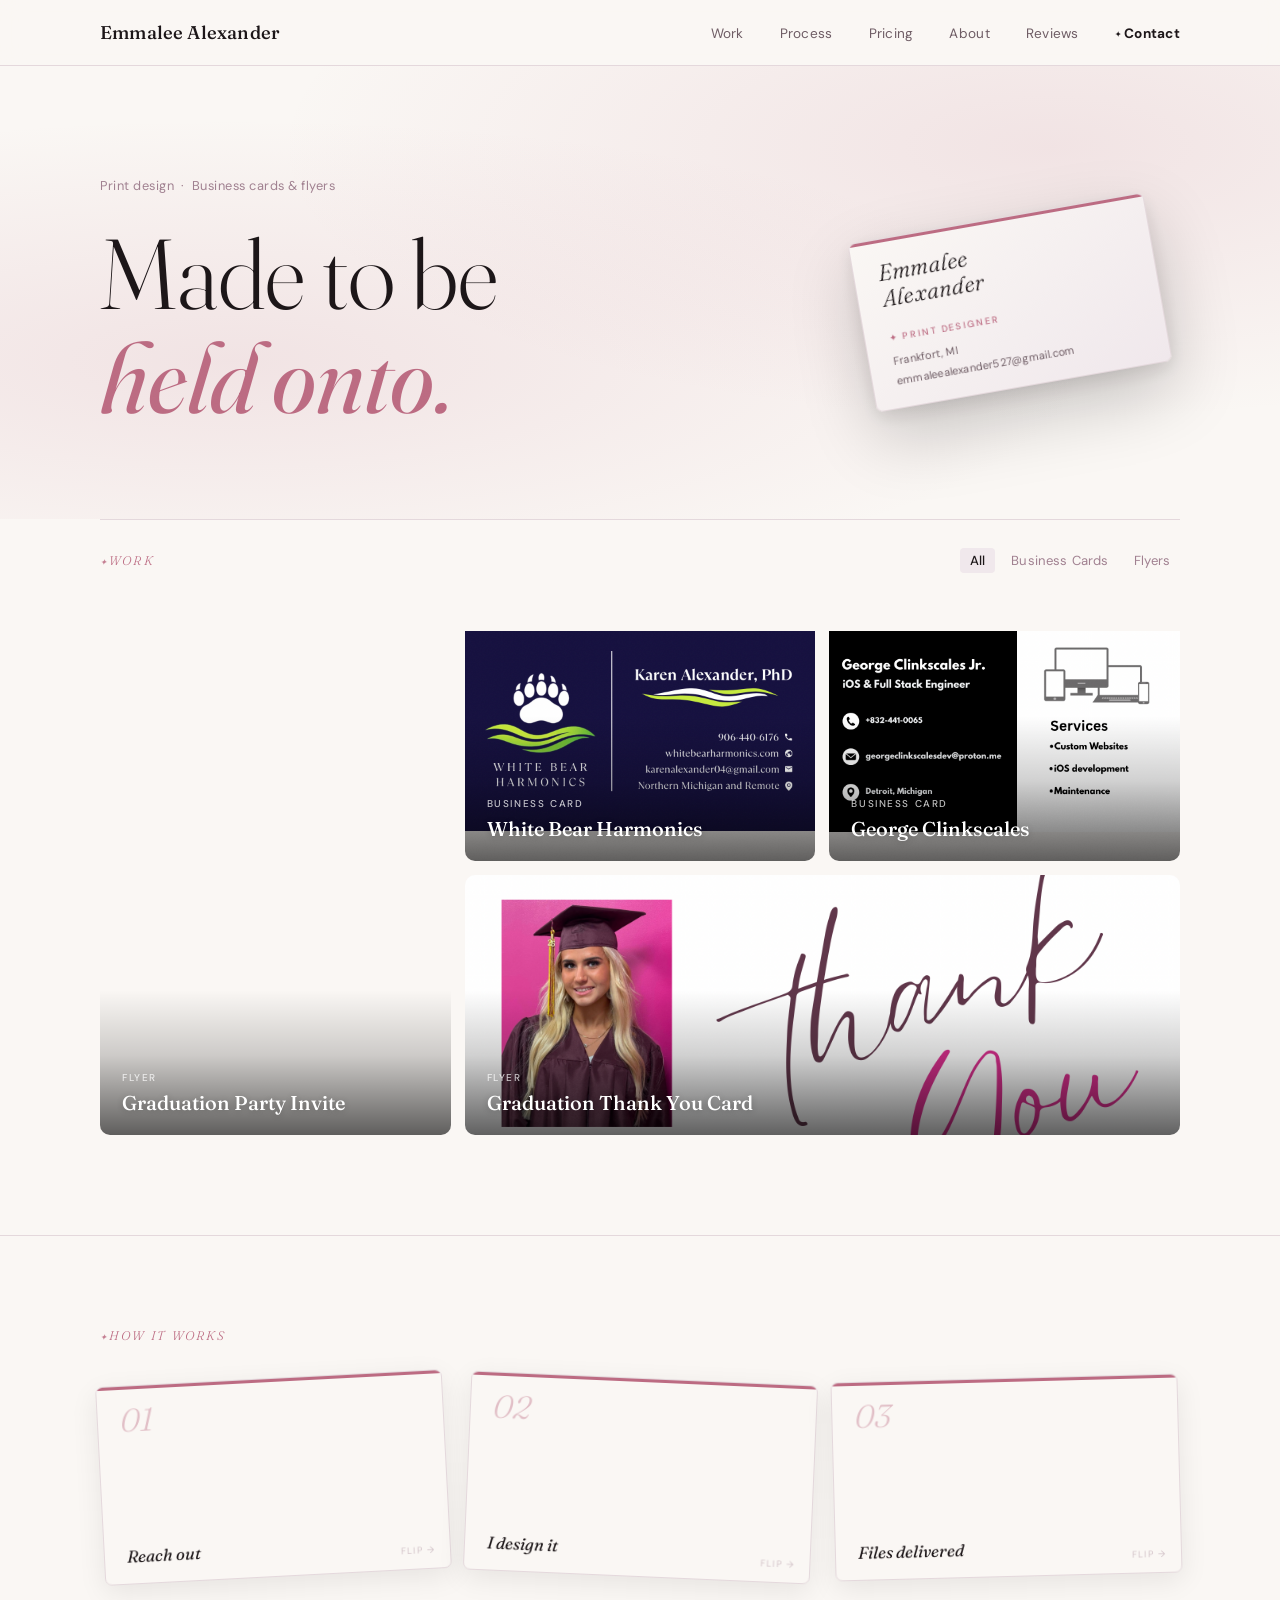
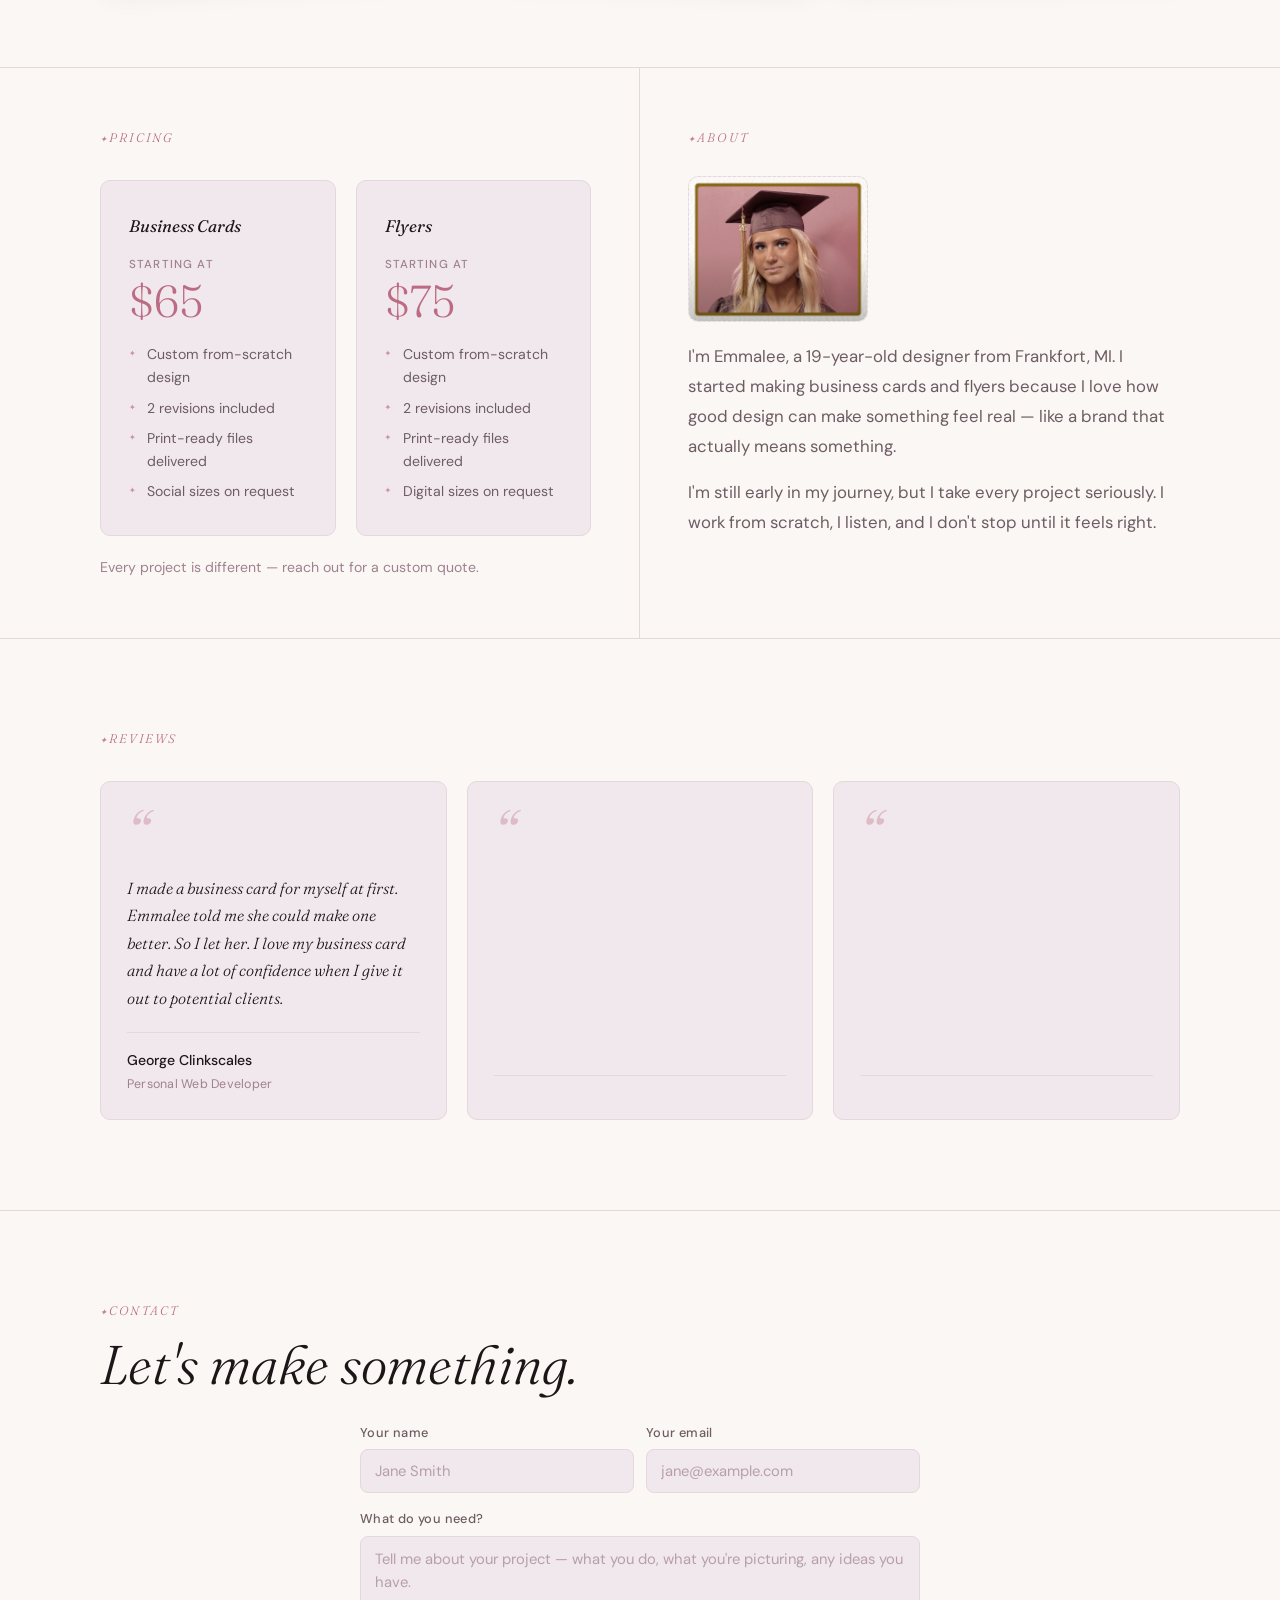
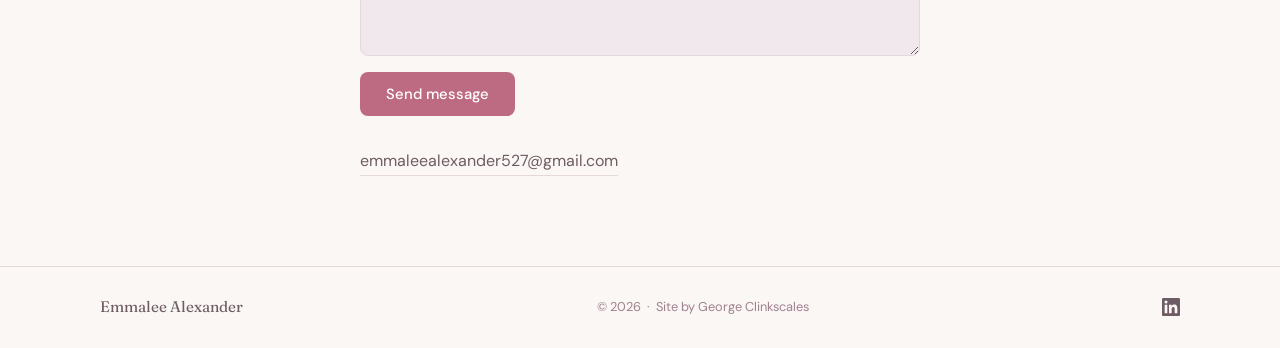
==== commit feed2de7: "[Feature] Updated contact email and added new review - Changed contact email to 'emmaleealexander527" ====
--- a/index.html
+++ b/index.html
@@ -122,7 +122,7 @@
                     <div class="hc-bottom">
                         <span class="hc-role">✦ Print Designer</span>
                         <span class="hc-location">Frankfort, MI</span>
-                        <span class="hc-email">hello@yourname.com</span>
+                        <span class="hc-email">emmaleealexander527@gmail.com</span>
                     </div>
                 </div>
             </div>
@@ -333,7 +333,7 @@
             <p class="form-success" id="form-success" hidden>Message sent! I'll be in touch soon.</p>
 
             <div class="contact-links">
-                <a id="contact-email" href="mailto:hello@yourname.com">hello@yourname.com</a>
+                <a id="contact-email" href="mailto:emmaleealexander527@gmail.com">emmaleealexander527@gmail.com</a>
                 <span class="contact-dot" aria-hidden="true" hidden>·</span>
                 <a id="contact-handle" href="#" target="_blank" rel="noopener" hidden>@yourhandle</a>
             </div>
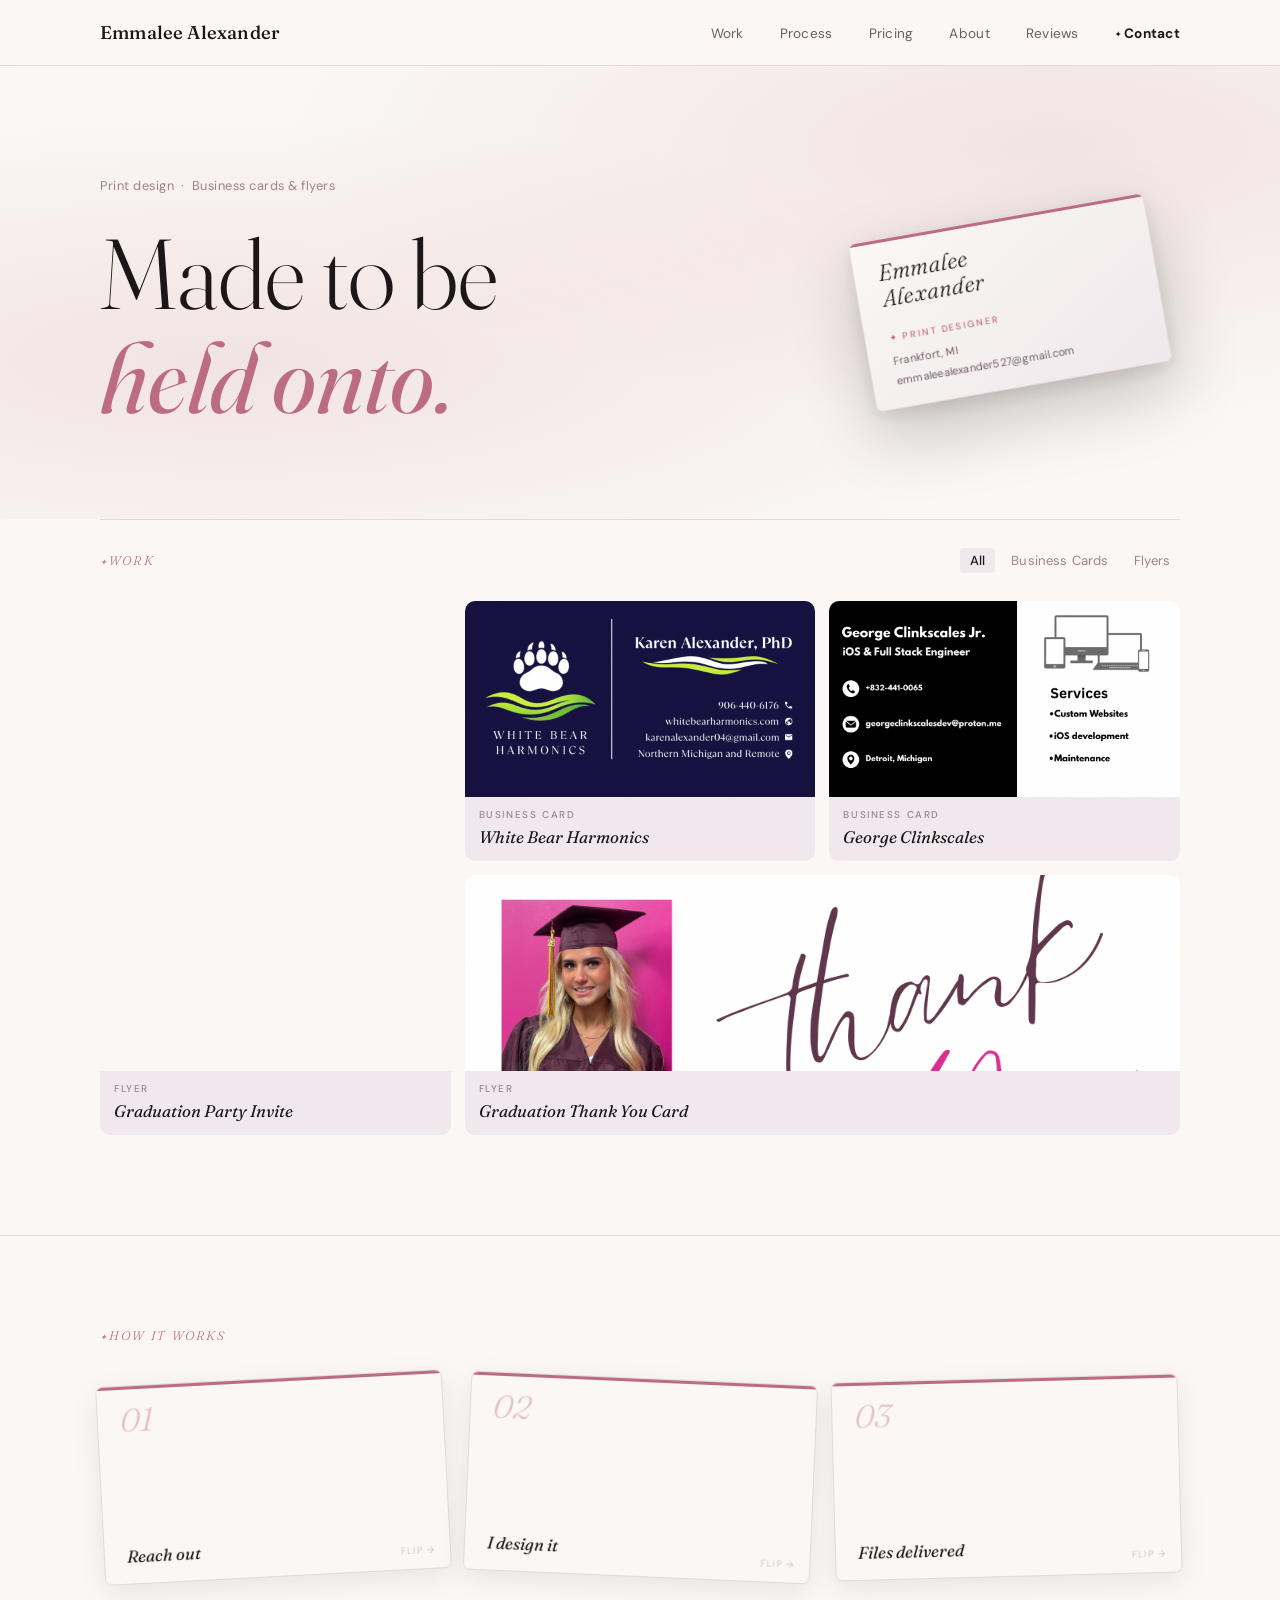
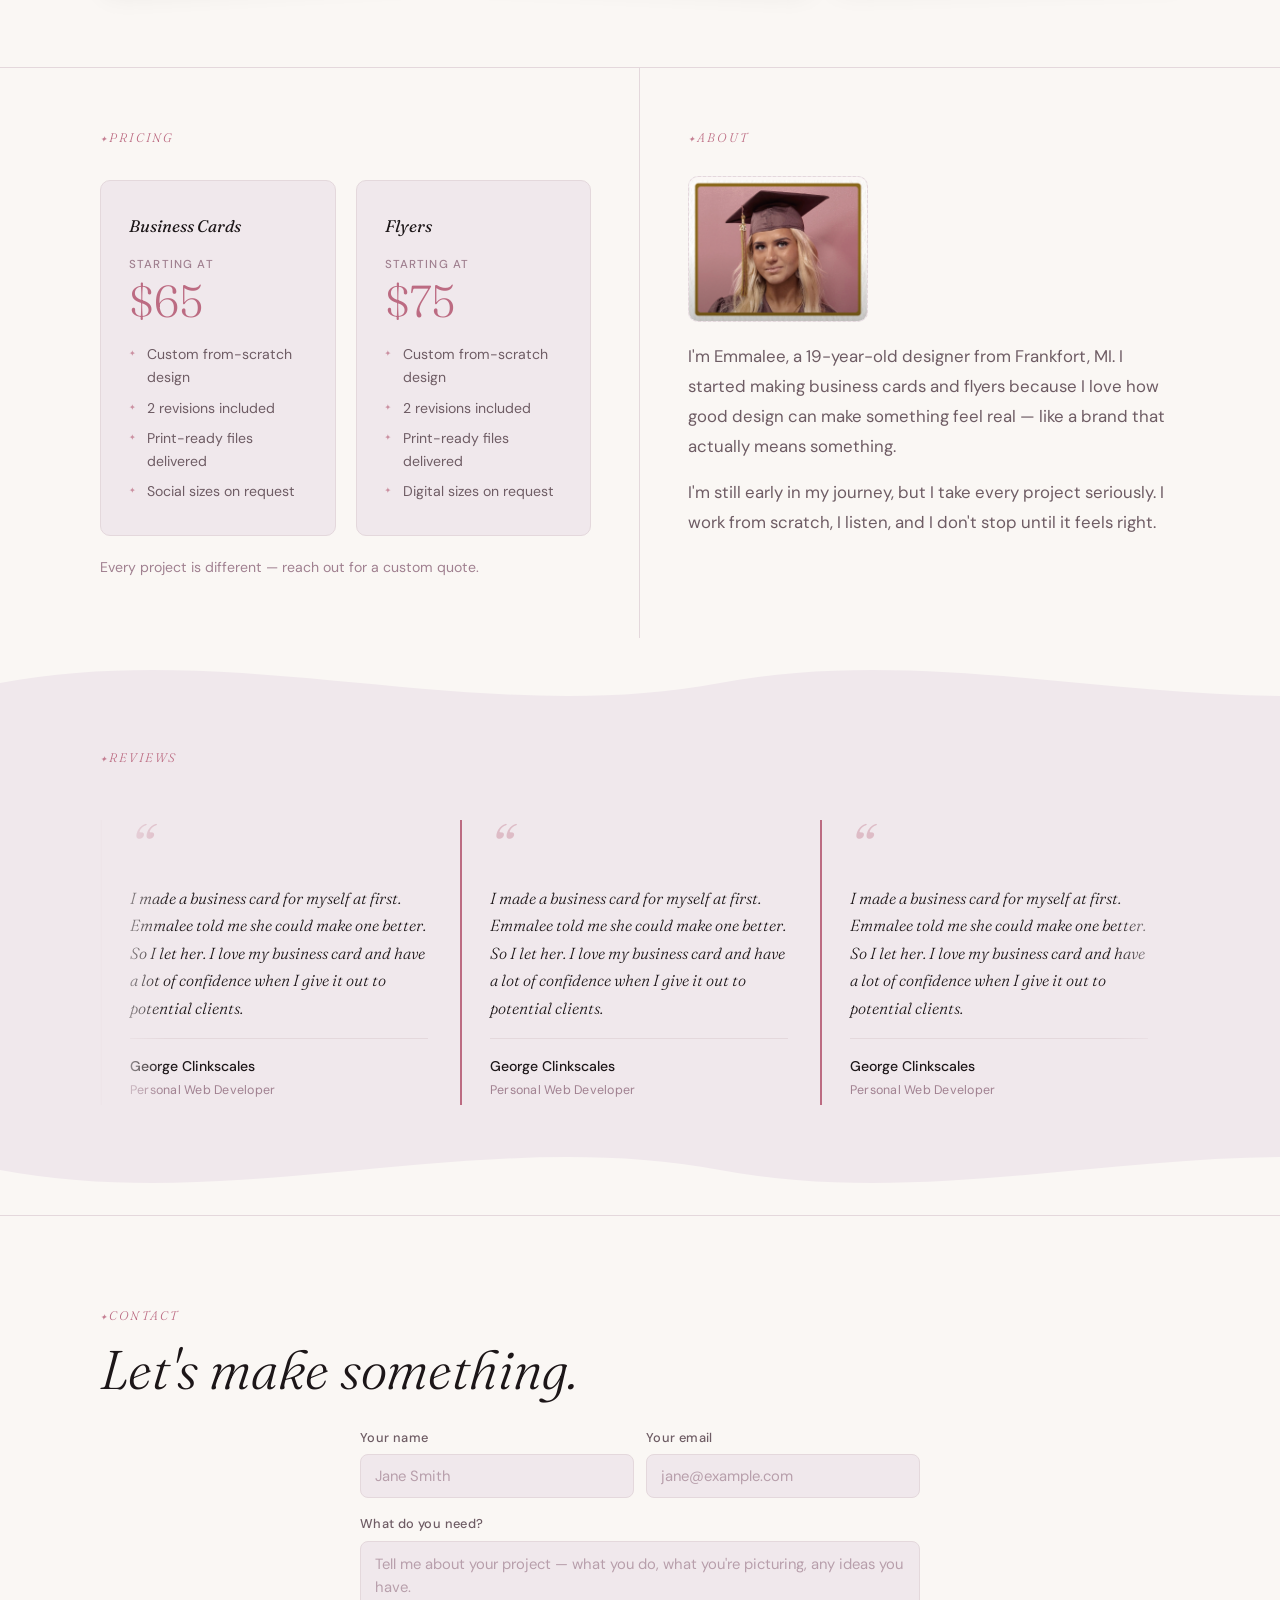
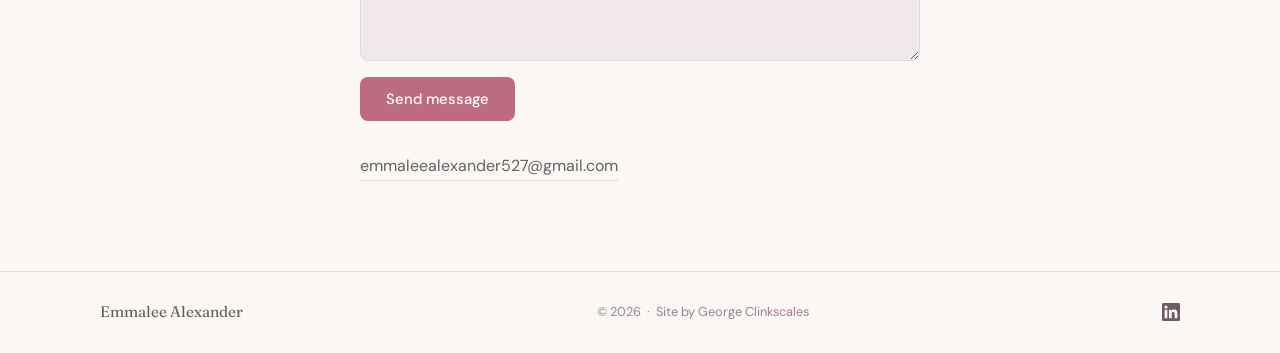
==== commit 7977fc13: "[Feature] Updated review system with marquee effect - Added new "Graduation Thank You Card" to the l" ====
--- a/index.html
+++ b/index.html
@@ -143,6 +143,7 @@
             <div class="bento-grid">
                 <div class="bento-item bento-item--tall" data-category="flyers" data-index="0"
                     style="--card-bg: linear-gradient(160deg, #9AB8AC, #7E9E94);">
+                    <div class="card-visual"></div>
                     <div class="card-body">
                         <p class="card-label">Flyer</p>
                         <h3 class="card-title"></h3>
@@ -151,6 +152,7 @@
 
                 <div class="bento-item" data-category="business-cards" data-index="1"
                     style="--card-bg: linear-gradient(160deg, #CBAFB7, #A89098);">
+                    <div class="card-visual"></div>
                     <div class="card-body">
                         <p class="card-label">Business Card</p>
                         <h3 class="card-title"></h3>
@@ -159,6 +161,7 @@
 
                 <div class="bento-item" data-category="business-cards" data-index="2"
                     style="--card-bg: linear-gradient(160deg, #C8B898, #B4A282);">
+                    <div class="card-visual"></div>
                     <div class="card-body">
                         <p class="card-label">Business Card</p>
                         <h3 class="card-title"></h3>
@@ -167,6 +170,7 @@
 
                 <div class="bento-item bento-item--wide" data-category="flyers" data-index="3"
                     style="--card-bg: linear-gradient(160deg, #B4B0C8, #9A96B4);">
+                    <div class="card-visual"></div>
                     <div class="card-body">
                         <p class="card-label">Flyer</p>
                         <h3 class="card-title"></h3>
@@ -282,28 +286,8 @@
     <section id="reviews" class="section-reviews">
         <div class="container reveal">
             <span class="eyebrow">Reviews</span>
-            <div class="reviews-grid">
-                <figure class="review-card" id="review-card-0">
-                    <blockquote class="review-quote" id="review-0-quote"></blockquote>
-                    <figcaption class="review-byline">
-                        <span class="review-name" id="review-0-name"></span>
-                        <span class="review-business" id="review-0-business"></span>
-                    </figcaption>
-                </figure>
-                <figure class="review-card" id="review-card-1">
-                    <blockquote class="review-quote" id="review-1-quote"></blockquote>
-                    <figcaption class="review-byline">
-                        <span class="review-name" id="review-1-name"></span>
-                        <span class="review-business" id="review-1-business"></span>
-                    </figcaption>
-                </figure>
-                <figure class="review-card" id="review-card-2">
-                    <blockquote class="review-quote" id="review-2-quote"></blockquote>
-                    <figcaption class="review-byline">
-                        <span class="review-name" id="review-2-name"></span>
-                        <span class="review-business" id="review-2-business"></span>
-                    </figcaption>
-                </figure>
+            <div class="reviews-marquee">
+                <div class="reviews-track" id="reviews-track"></div>
             </div>
         </div>
     </section>
--- a/style.css
+++ b/style.css
@@ -507,7 +507,6 @@
 .bento-grid.is-filtered .bento-item--wide { grid-column: span 1; }
 
 .bento-item {
-    background-image: var(--card-bg);
     border-radius: var(--radius);
     overflow: hidden;
     cursor: pointer;
@@ -518,6 +517,17 @@
         opacity 0.55s ease,
         transform 0.55s cubic-bezier(0.16, 1, 0.3, 1),
         box-shadow 0.28s ease;
+    display: flex;
+    flex-direction: column;
+}
+
+.card-visual {
+    flex: 1;
+    min-height: 0;
+    background-image: var(--card-bg);
+    background-size: cover;
+    background-position: center;
+    background-repeat: no-repeat;
 }
 
 .bento-item.visible {
@@ -557,11 +567,9 @@
 }
 
 .card-body {
-    position: absolute;
-    bottom: 0;
-    left: 0;
-    right: 0;
-    padding: 20px 22px;
+    padding: 10px 14px 14px;
+    background: var(--bg-card);
+    position: relative;
     z-index: 1;
 }
 
@@ -570,22 +578,18 @@
     font-weight: 500;
     text-transform: uppercase;
     letter-spacing: 0.16em;
-    color: rgba(255, 255, 255, 0.75);
-    margin-bottom: 5px;
+    color: var(--ink-muted);
+    margin-bottom: 4px;
 }
 
 .card-title {
     font-family: var(--font-display);
-    font-size: 1.25rem;
-    font-weight: 500;
-    color: white;
+    font-size: 1.05rem;
+    font-weight: 400;
+    font-style: italic;
+    font-optical-sizing: auto;
+    color: var(--ink);
     line-height: 1.2;
-    text-shadow: 0 1px 6px rgba(0, 0, 0, 0.22);
-}
-
-.bento-item.has-image .card-body {
-    background: linear-gradient(to top, rgba(0,0,0,0.62) 0%, rgba(0,0,0,0.18) 55%, transparent 100%);
-    padding-top: 80px;
 }
 
 /* ── About ── */
@@ -1118,6 +1122,7 @@
 }
 
 .modal-cta {
+    display: block;
     font-size: 0.9rem;
     color: var(--accent);
     text-decoration: none;
@@ -1328,27 +1333,119 @@
 
 /* ── Reviews ── */
 
+@keyframes waveTop {
+    from { background-position-x: 0; }
+    to   { background-position-x: -1440px; }
+}
+
+@keyframes waveBottom {
+    from { background-position-x: 0; }
+    to   { background-position-x: 1440px; }
+}
+
+@keyframes reviewScroll {
+    from { transform: translateX(0); }
+    to   { transform: translateX(-50%); }
+}
+
+@keyframes reviewFloat {
+    0%, 100% { transform: translateY(0px);  }
+    50%       { transform: translateY(-16px); }
+}
+
 .section-reviews {
-    padding: 90px 0;
-    border-top: 1px solid var(--border);
-}
-
-.reviews-grid {
-    display: grid;
-    grid-template-columns: repeat(3, 1fr);
-    gap: 20px;
+    padding: 110px 0;
+    background: var(--bg-card);
+    position: relative;
+    overflow: hidden;
+}
+
+/* SVG sine-wave caps — fill matches page background, slides to animate */
+.section-reviews::before,
+.section-reviews::after {
+    content: '';
+    position: absolute;
+    left: 0;
+    right: 0;
+    height: 90px;
+    background-repeat: repeat-x;
+    background-size: 1440px 90px;
+    pointer-events: none;
+    z-index: 2;
+}
+
+.section-reviews::before {
+    top: 0;
+    /* top wave: fill covers above the curve, exposing --bg-card below */
+    background-image: url("data:image/svg+xml,%3csvg xmlns='http://www.w3.org/2000/svg' width='1440' height='90'%3e%3cpath d='M0,45 C240,0 480,90 720,45 C960,0 1200,90 1440,45 L1440,0 L0,0 Z' fill='%23FAF7F4'/%3e%3c/svg%3e");
+    animation: waveTop 4s linear infinite;
+}
+
+.section-reviews::after {
+    bottom: 0;
+    /* bottom wave: fill covers below the curve */
+    background-image: url("data:image/svg+xml,%3csvg xmlns='http://www.w3.org/2000/svg' width='1440' height='90'%3e%3cpath d='M0,45 C240,90 480,0 720,45 C960,90 1200,0 1440,45 L1440,90 L0,90 Z' fill='%23FAF7F4'/%3e%3c/svg%3e");
+    animation: waveBottom 4s linear infinite;
+}
+
+/* Dark mode wave fills */
+@media (prefers-color-scheme: dark) {
+    :root:not([data-theme="light"]) .section-reviews::before {
+        background-image: url("data:image/svg+xml,%3csvg xmlns='http://www.w3.org/2000/svg' width='1440' height='90'%3e%3cpath d='M0,45 C240,0 480,90 720,45 C960,0 1200,90 1440,45 L1440,0 L0,0 Z' fill='%2318130F'/%3e%3c/svg%3e");
+    }
+    :root:not([data-theme="light"]) .section-reviews::after {
+        background-image: url("data:image/svg+xml,%3csvg xmlns='http://www.w3.org/2000/svg' width='1440' height='90'%3e%3cpath d='M0,45 C240,90 480,0 720,45 C960,90 1200,0 1440,45 L1440,90 L0,90 Z' fill='%2318130F'/%3e%3c/svg%3e");
+    }
+}
+:root[data-theme="dark"] .section-reviews::before {
+    background-image: url("data:image/svg+xml,%3csvg xmlns='http://www.w3.org/2000/svg' width='1440' height='90'%3e%3cpath d='M0,45 C240,0 480,90 720,45 C960,0 1200,90 1440,45 L1440,0 L0,0 Z' fill='%2318130F'/%3e%3c/svg%3e");
+}
+:root[data-theme="dark"] .section-reviews::after {
+    background-image: url("data:image/svg+xml,%3csvg xmlns='http://www.w3.org/2000/svg' width='1440' height='90'%3e%3cpath d='M0,45 C240,90 480,0 720,45 C960,90 1200,0 1440,45 L1440,90 L0,90 Z' fill='%2318130F'/%3e%3c/svg%3e");
+}
+
+/* Keep content above wave pseudo-elements */
+.section-reviews > .container {
+    position: relative;
+    z-index: 3;
+}
+
+.reviews-marquee {
+    overflow: hidden;
     margin-top: 32px;
+    padding-top: 20px;
+    mask-image: linear-gradient(to right, transparent 0%, black 6%, black 94%, transparent 100%);
+    -webkit-mask-image: linear-gradient(to right, transparent 0%, black 6%, black 94%, transparent 100%);
+}
+
+.reviews-track {
+    display: flex;
+    gap: 0;
+    width: max-content;
+    animation: reviewScroll 30s linear infinite;
+}
+
+.reviews-marquee:hover .reviews-track {
+    animation-play-state: paused;
 }
 
 .review-card {
-    background: var(--bg-card);
-    border: 1px solid var(--border);
-    border-radius: var(--radius);
-    padding: 28px 26px 24px;
+    background: none;
+    border: none;
+    border-left: 2px solid var(--accent);
+    border-radius: 0;
+    padding: 4px 32px 4px 28px;
     display: flex;
     flex-direction: column;
-    gap: 20px;
+    gap: 16px;
     margin: 0;
+    flex-shrink: 0;
+    width: 360px;
+    animation: reviewFloat 4s ease-in-out infinite;
+}
+
+.review-card:nth-child(even) {
+    animation-delay: -2s;
 }
 
 .review-card::before {
@@ -1446,10 +1543,6 @@
         padding: 72px 0;
     }
 
-    .reviews-grid {
-        grid-template-columns: 1fr;
-    }
-
     .section-work {
         padding-bottom: 80px;
     }
@@ -1481,10 +1574,6 @@
     }
 
     .pricing-grid {
-        grid-template-columns: 1fr;
-    }
-
-    .reviews-grid {
         grid-template-columns: 1fr;
     }
 
@@ -1699,6 +1788,13 @@
         animation: none !important;
     }
 
+    .section-reviews::before,
+    .section-reviews::after,
+    .reviews-track,
+    .review-card {
+        animation: none !important;
+    }
+
     .bento-item {
         animation: none !important;
         opacity: 1 !important;
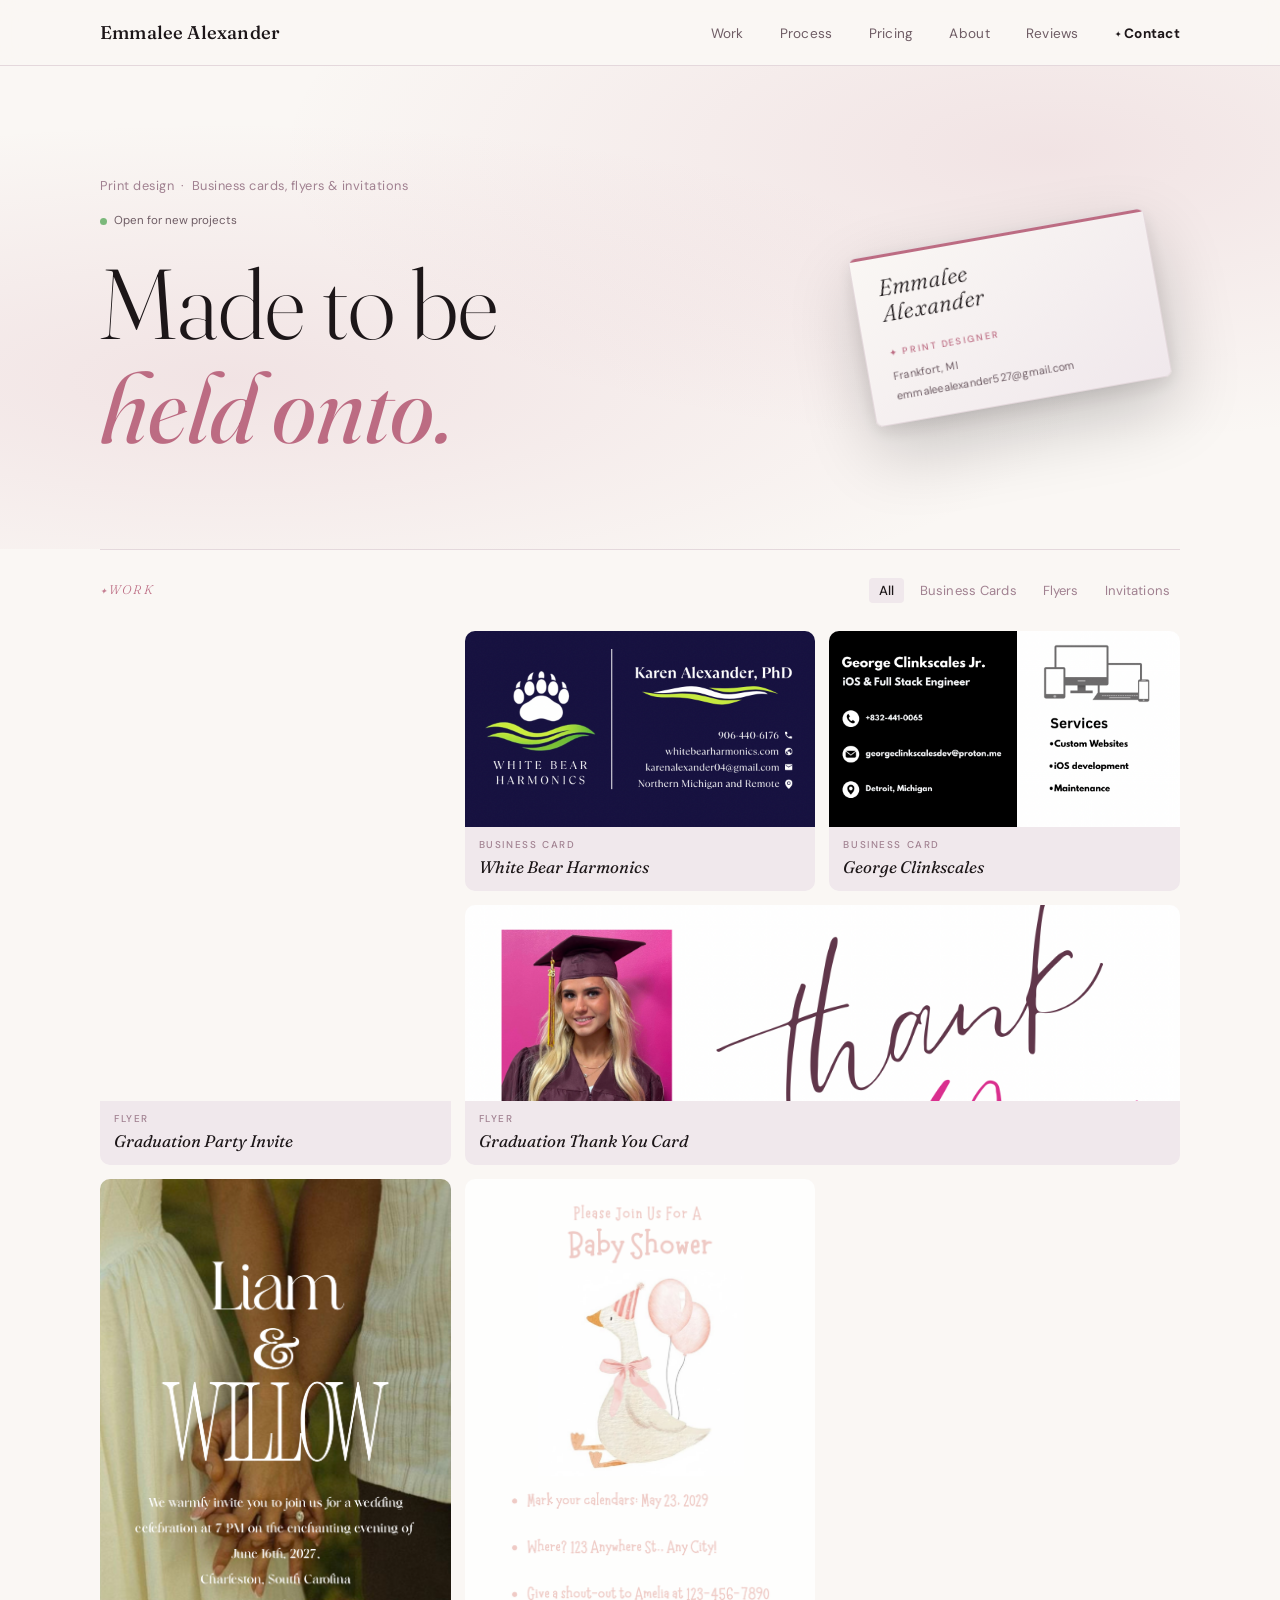
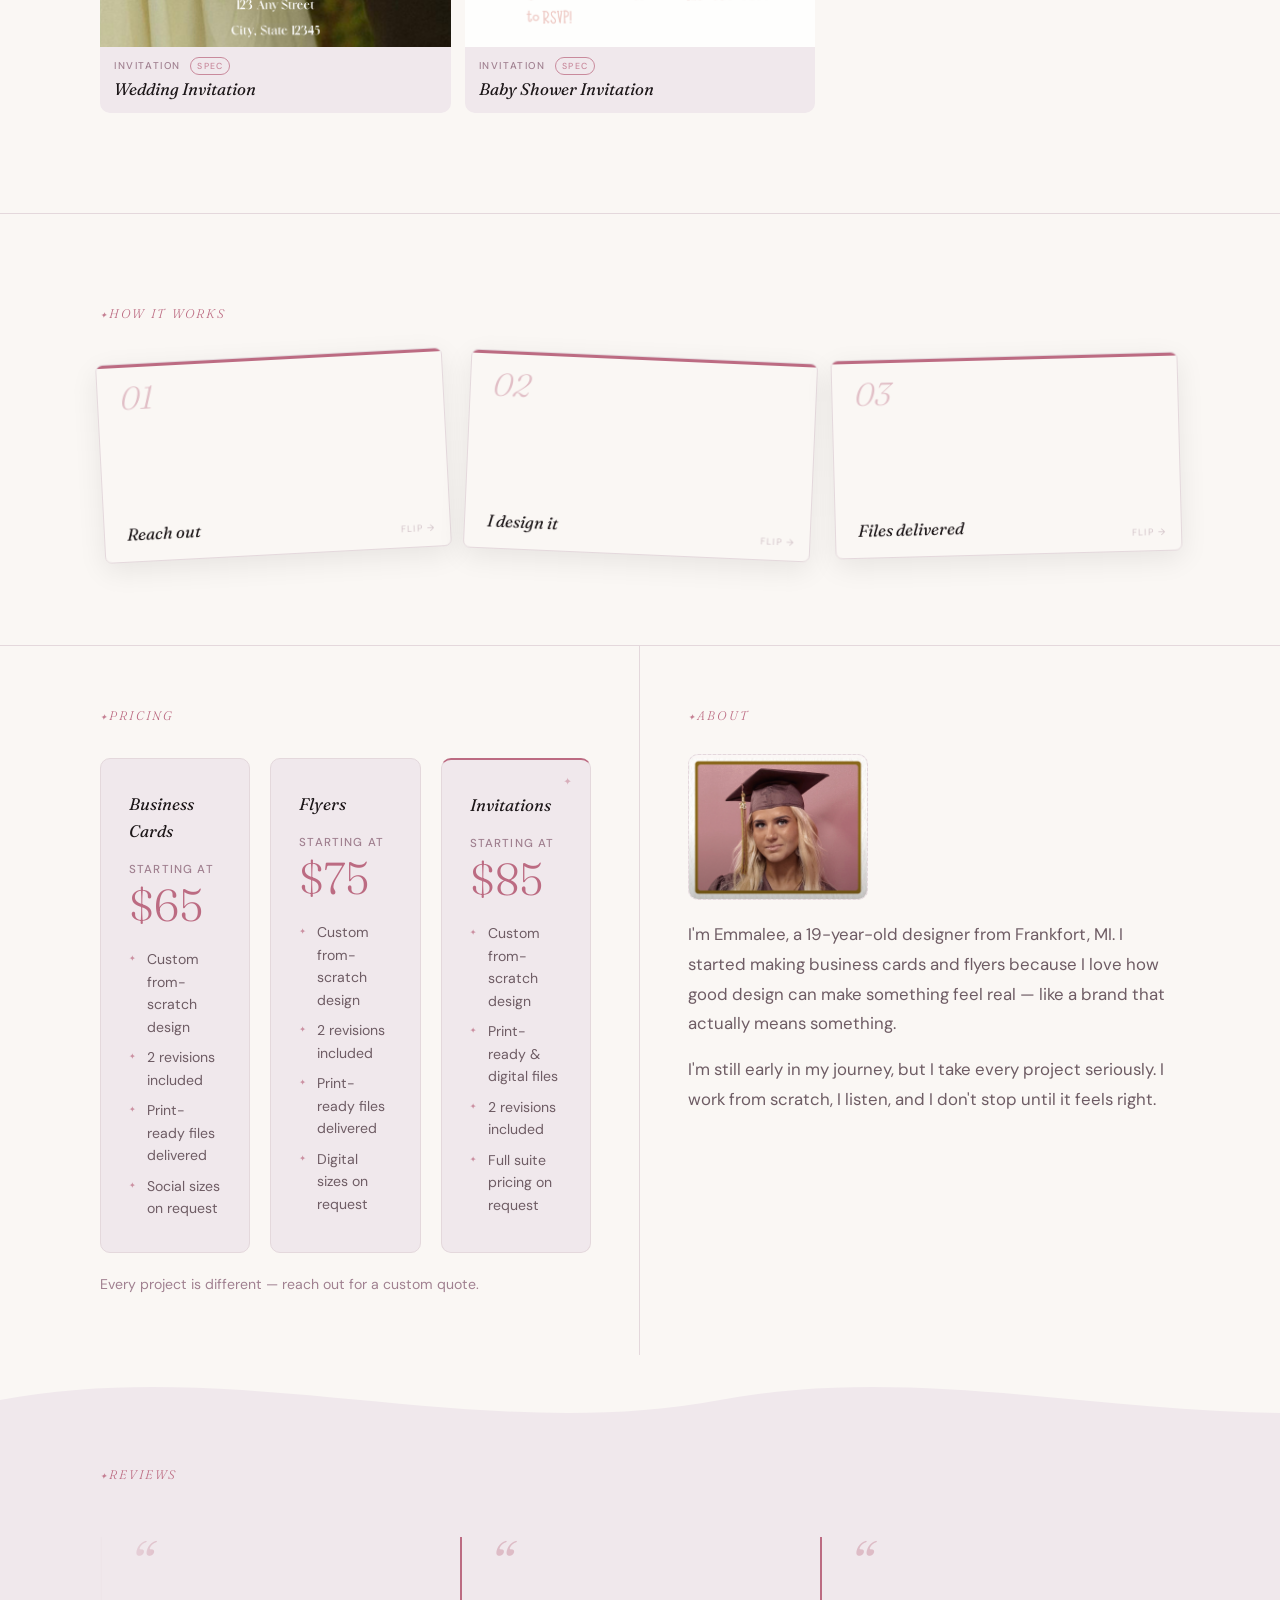
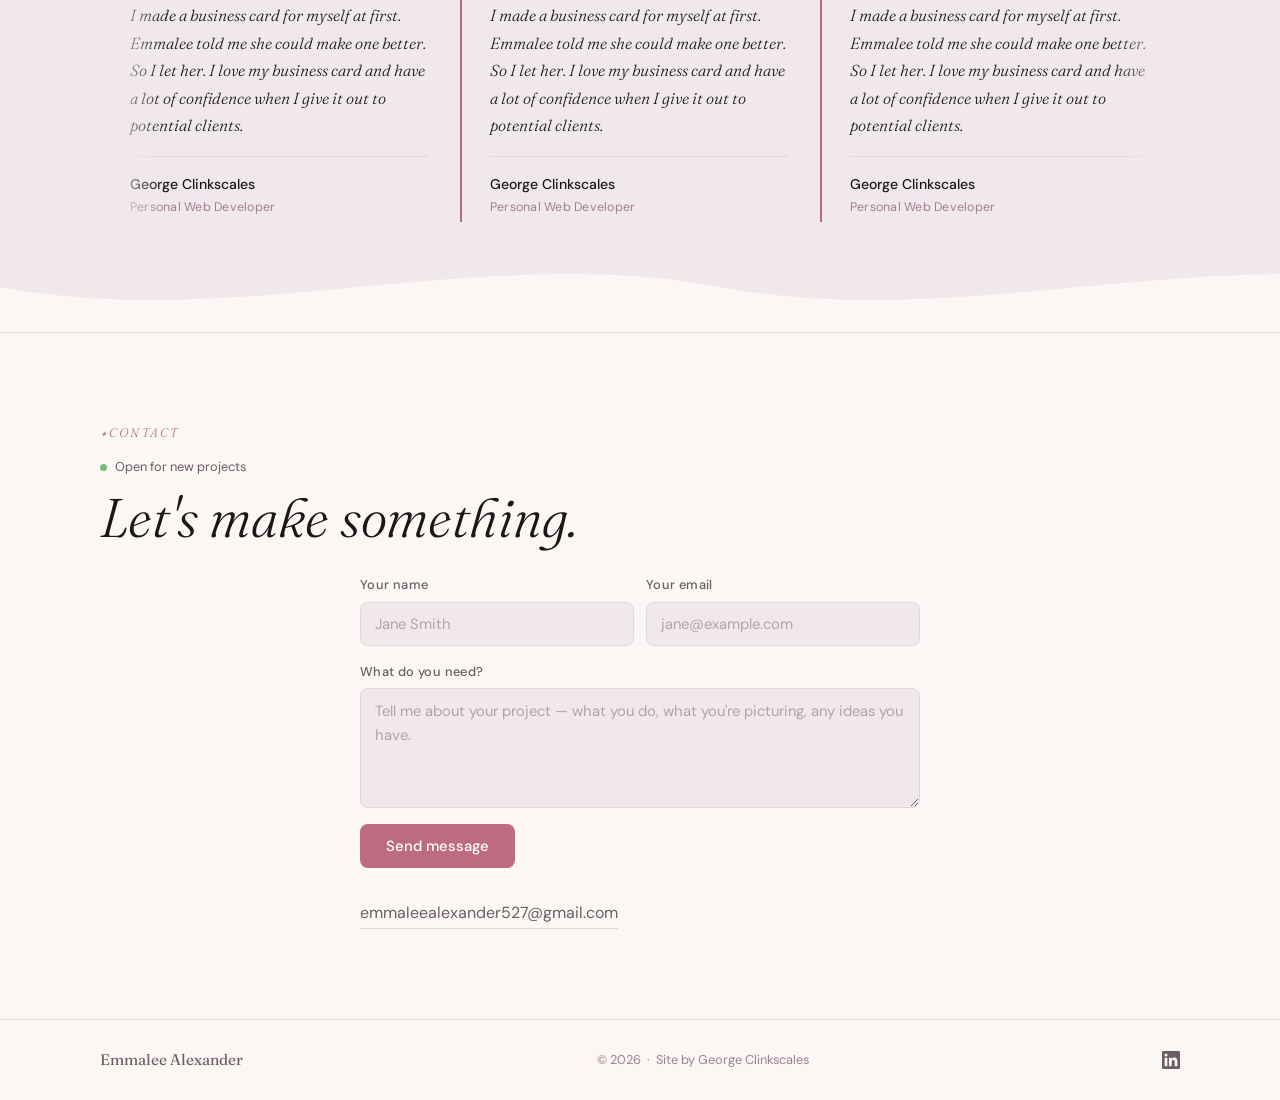
==== commit 9dacc43f: "[Feature] Added new invitation suite functionality - Added new images for baby shower and wedding in" ====
--- a/index.html
+++ b/index.html
@@ -6,7 +6,7 @@
     <title>Emmalee Alexander · Print Design</title>
     <link rel="icon" href="data:image/svg+xml,<svg xmlns='http://www.w3.org/2000/svg' viewBox='0 0 100 100'><path d='M50 5 L53 44 L92 47 L53 50 L50 89 L47 50 L8 47 L47 44 Z' fill='%23c9a96e'/><path d='M80 10 L81.5 24 L95 25 L81.5 26 L80 40 L78.5 26 L65 25 L78.5 24 Z' fill='%23c9a96e'/><path d='M20 62 L21 71 L30 72 L21 73 L20 82 L19 73 L10 72 L19 71 Z' fill='%23c9a96e'/></svg>">
 
-    <meta name="description" content="Emmalee Alexander is a print designer from Frankfort, MI specializing in custom business cards and flyers. Made from scratch. Made to last.">
+    <meta name="description" content="Emmalee Alexander is a print designer from Frankfort, MI. Custom business cards, flyers, and invitation suites — made from scratch, made to last.">
     <meta name="author" content="Emmalee Alexander">
     <meta name="robots" content="index, follow">
     <link rel="canonical" href="https://geoclink.github.io/business-card-portfolio/">
@@ -15,7 +15,7 @@
     <meta property="og:type" content="website">
     <meta property="og:url" content="https://geoclink.github.io/business-card-portfolio/">
     <meta property="og:title" content="Emmalee Alexander · Print Design">
-    <meta property="og:description" content="Custom business cards and flyers from Frankfort, MI. Made to be held onto.">
+    <meta property="og:description" content="Custom business cards, flyers, and invitation suites from Frankfort, MI. Made to be held onto.">
     <meta property="og:image" content="https://geoclink.github.io/business-card-portfolio/og-image.png">
     <meta property="og:image:type" content="image/png">
     <meta property="og:image:width" content="1200">
@@ -27,7 +27,7 @@
     <!-- Twitter / X Card -->
     <meta name="twitter:card" content="summary_large_image">
     <meta name="twitter:title" content="Emmalee Alexander · Print Design">
-    <meta name="twitter:description" content="Custom business cards and flyers from Frankfort, MI. Made to be held onto.">
+    <meta name="twitter:description" content="Custom business cards, flyers, and invitation suites from Frankfort, MI. Made to be held onto.">
     <meta name="twitter:image" content="https://geoclink.github.io/business-card-portfolio/og-image.png">
     <meta name="twitter:image:alt" content="Emmalee Alexander — Print Design Portfolio">
 
@@ -41,7 +41,7 @@
         "@type": "Person",
         "name": "Emmalee Alexander",
         "jobTitle": "Print Designer",
-        "description": "Print designer specializing in custom business cards and flyers.",
+        "description": "Print designer specializing in custom business cards, flyers, and invitation suites.",
         "address": {
           "@type": "PostalAddress",
           "addressLocality": "Frankfort",
@@ -112,7 +112,8 @@
     <header class="intro">
         <div class="container intro-inner">
             <div class="intro-text">
-                <p class="intro-label">Print design &nbsp;·&nbsp; Business cards &amp; flyers</p>
+                <p class="intro-label">Print design &nbsp;·&nbsp; Business cards, flyers &amp; invitations</p>
+                <span class="avail-chip"><span class="avail-dot"></span>Open for new projects</span>
                 <h1 class="intro-headline">Made to be<br><em>held onto.</em></h1>
             </div>
             <div class="intro-card-wrap" aria-hidden="true">
@@ -137,6 +138,7 @@
                     <button class="filter-btn active" data-filter="all">All</button>
                     <button class="filter-btn" data-filter="business-cards">Business Cards</button>
                     <button class="filter-btn" data-filter="flyers">Flyers</button>
+                    <button class="filter-btn" data-filter="invitations">Invitations</button>
                 </div>
             </div>
 
@@ -173,6 +175,24 @@
                     <div class="card-visual"></div>
                     <div class="card-body">
                         <p class="card-label">Flyer</p>
+                        <h3 class="card-title"></h3>
+                    </div>
+                </div>
+
+                <div class="bento-item bento-item--tall" data-category="invitations" data-index="4"
+                    style="--card-bg: linear-gradient(160deg, #8FA882, #5E7A52);">
+                    <div class="card-visual"></div>
+                    <div class="card-body">
+                        <p class="card-label">Invitation <span class="spec-badge">Spec</span></p>
+                        <h3 class="card-title"></h3>
+                    </div>
+                </div>
+
+                <div class="bento-item bento-item--tall" data-category="invitations" data-index="5"
+                    style="--card-bg: linear-gradient(160deg, #F2C4C8, #D9A0A8);">
+                    <div class="card-visual"></div>
+                    <div class="card-body">
+                        <p class="card-label">Invitation <span class="spec-badge">Spec</span></p>
                         <h3 class="card-title"></h3>
                     </div>
                 </div>
@@ -261,6 +281,17 @@
                         <li id="pricing-fl-li-3">Digital sizes on request</li>
                     </ul>
                 </div>
+                <div class="pricing-card pricing-card--invitations">
+                    <p class="pricing-type">Invitations</p>
+                    <p class="pricing-from">Starting at</p>
+                    <p class="pricing-price">$85</p>
+                    <ul class="pricing-list">
+                        <li>Custom from-scratch design</li>
+                        <li>Print-ready &amp; digital files</li>
+                        <li>2 revisions included</li>
+                        <li>Full suite pricing on request</li>
+                    </ul>
+                </div>
             </div>
             <p class="pricing-note" id="pricing-note">Every project is different — <a href="#contact">reach out</a> for a custom quote.</p>
         </div>
@@ -295,6 +326,7 @@
     <section id="contact" class="section-contact">
         <div class="container reveal">
             <span class="eyebrow">Contact</span>
+            <p class="contact-avail"><span class="avail-dot"></span>Open for new projects</p>
             <h2 class="contact-heading">Let's make something.</h2>
 
             <form class="contact-form" id="contact-form" action="https://formspree.io/f/mvkpqgvo" method="POST">
@@ -358,6 +390,7 @@
             </div>
             <div class="modal-body">
                 <p id="modal-category" class="eyebrow"></p>
+                <span id="modal-spec-badge" class="spec-badge spec-badge--modal" hidden>Spec work</span>
                 <h2 id="modal-title" class="modal-title"></h2>
                 <p id="modal-desc" class="modal-desc"></p>
                 <a href="#contact" class="modal-cta" onclick="closeModal()">Inquire about this style →</a>
--- a/style.css
+++ b/style.css
@@ -369,8 +369,44 @@
     font-weight: 400;
     color: var(--ink-muted);
     letter-spacing: 0.04em;
-    margin-bottom: 24px;
+    margin-bottom: 10px;
     animation: fadeUp 0.6s ease 0.3s both;
+}
+
+.avail-chip {
+    display: inline-flex;
+    align-items: center;
+    gap: 7px;
+    font-family: var(--font-body);
+    font-size: 0.72rem;
+    font-weight: 400;
+    color: var(--ink-mid);
+    margin-bottom: 20px;
+    animation: fadeUp 0.6s ease 0.4s both;
+}
+
+.avail-dot {
+    width: 7px;
+    height: 7px;
+    border-radius: 50%;
+    background: #7ab87a;
+    flex-shrink: 0;
+    animation: avail-pulse 2.4s ease-in-out infinite;
+}
+
+@keyframes avail-pulse {
+    0%, 100% { opacity: 1; box-shadow: 0 0 0 0 rgba(122, 184, 122, 0.4); }
+    50%       { opacity: 0.7; box-shadow: 0 0 0 4px rgba(122, 184, 122, 0); }
+}
+
+.contact-avail {
+    display: flex;
+    align-items: center;
+    gap: 8px;
+    font-family: var(--font-body);
+    font-size: 0.8rem;
+    color: var(--ink-mid);
+    margin-bottom: 10px;
 }
 
 .intro-headline {
@@ -582,6 +618,30 @@
     margin-bottom: 4px;
 }
 
+.spec-badge {
+    display: inline-block;
+    font-size: 0.55rem;
+    font-weight: 500;
+    text-transform: uppercase;
+    letter-spacing: 0.14em;
+    color: var(--accent);
+    border: 1px solid currentColor;
+    border-radius: 20px;
+    padding: 1px 6px;
+    vertical-align: middle;
+    margin-left: 5px;
+    opacity: 0.75;
+    font-family: var(--font-body);
+}
+
+.spec-badge--modal {
+    display: block;
+    margin: 4px 0 10px;
+    font-size: 0.65rem;
+    padding: 3px 9px;
+    opacity: 0.8;
+}
+
 .card-title {
     font-family: var(--font-display);
     font-size: 1.05rem;
@@ -825,7 +885,7 @@
 
 .pricing-grid {
     display: grid;
-    grid-template-columns: repeat(2, 1fr);
+    grid-template-columns: repeat(3, 1fr);
     gap: 20px;
     margin-top: 32px;
 }
@@ -835,6 +895,21 @@
     border: 1px solid var(--border);
     border-radius: var(--radius);
     padding: 32px 28px;
+}
+
+.pricing-card--invitations {
+    border-top: 2px solid var(--accent);
+    position: relative;
+}
+
+.pricing-card--invitations::before {
+    content: '✦';
+    position: absolute;
+    top: 14px;
+    right: 18px;
+    font-size: 0.65rem;
+    color: var(--accent);
+    opacity: 0.45;
 }
 
 .pricing-type {
@@ -1574,7 +1649,11 @@
     }
 
     .pricing-grid {
-        grid-template-columns: 1fr;
+        grid-template-columns: repeat(2, 1fr);
+    }
+
+    .pricing-grid .pricing-card--invitations {
+        grid-column: span 2;
     }
 
     .process-steps {
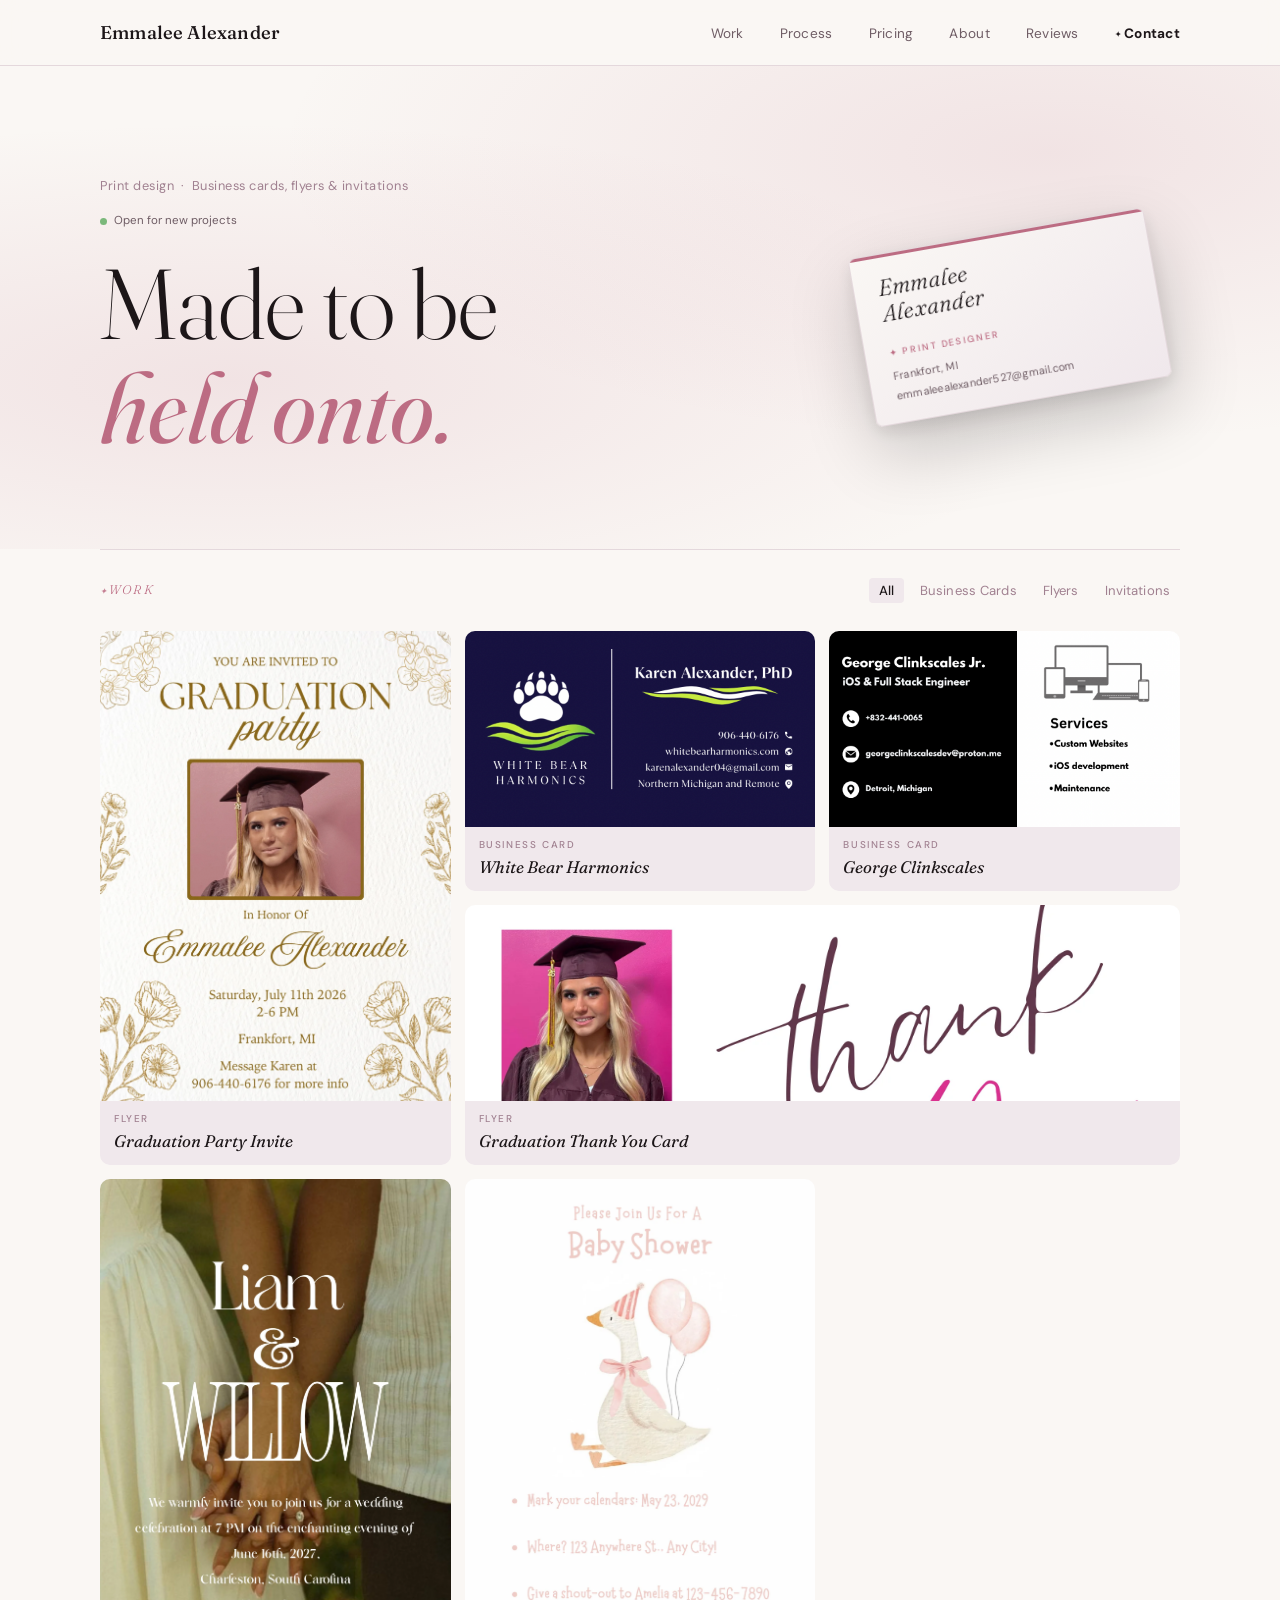
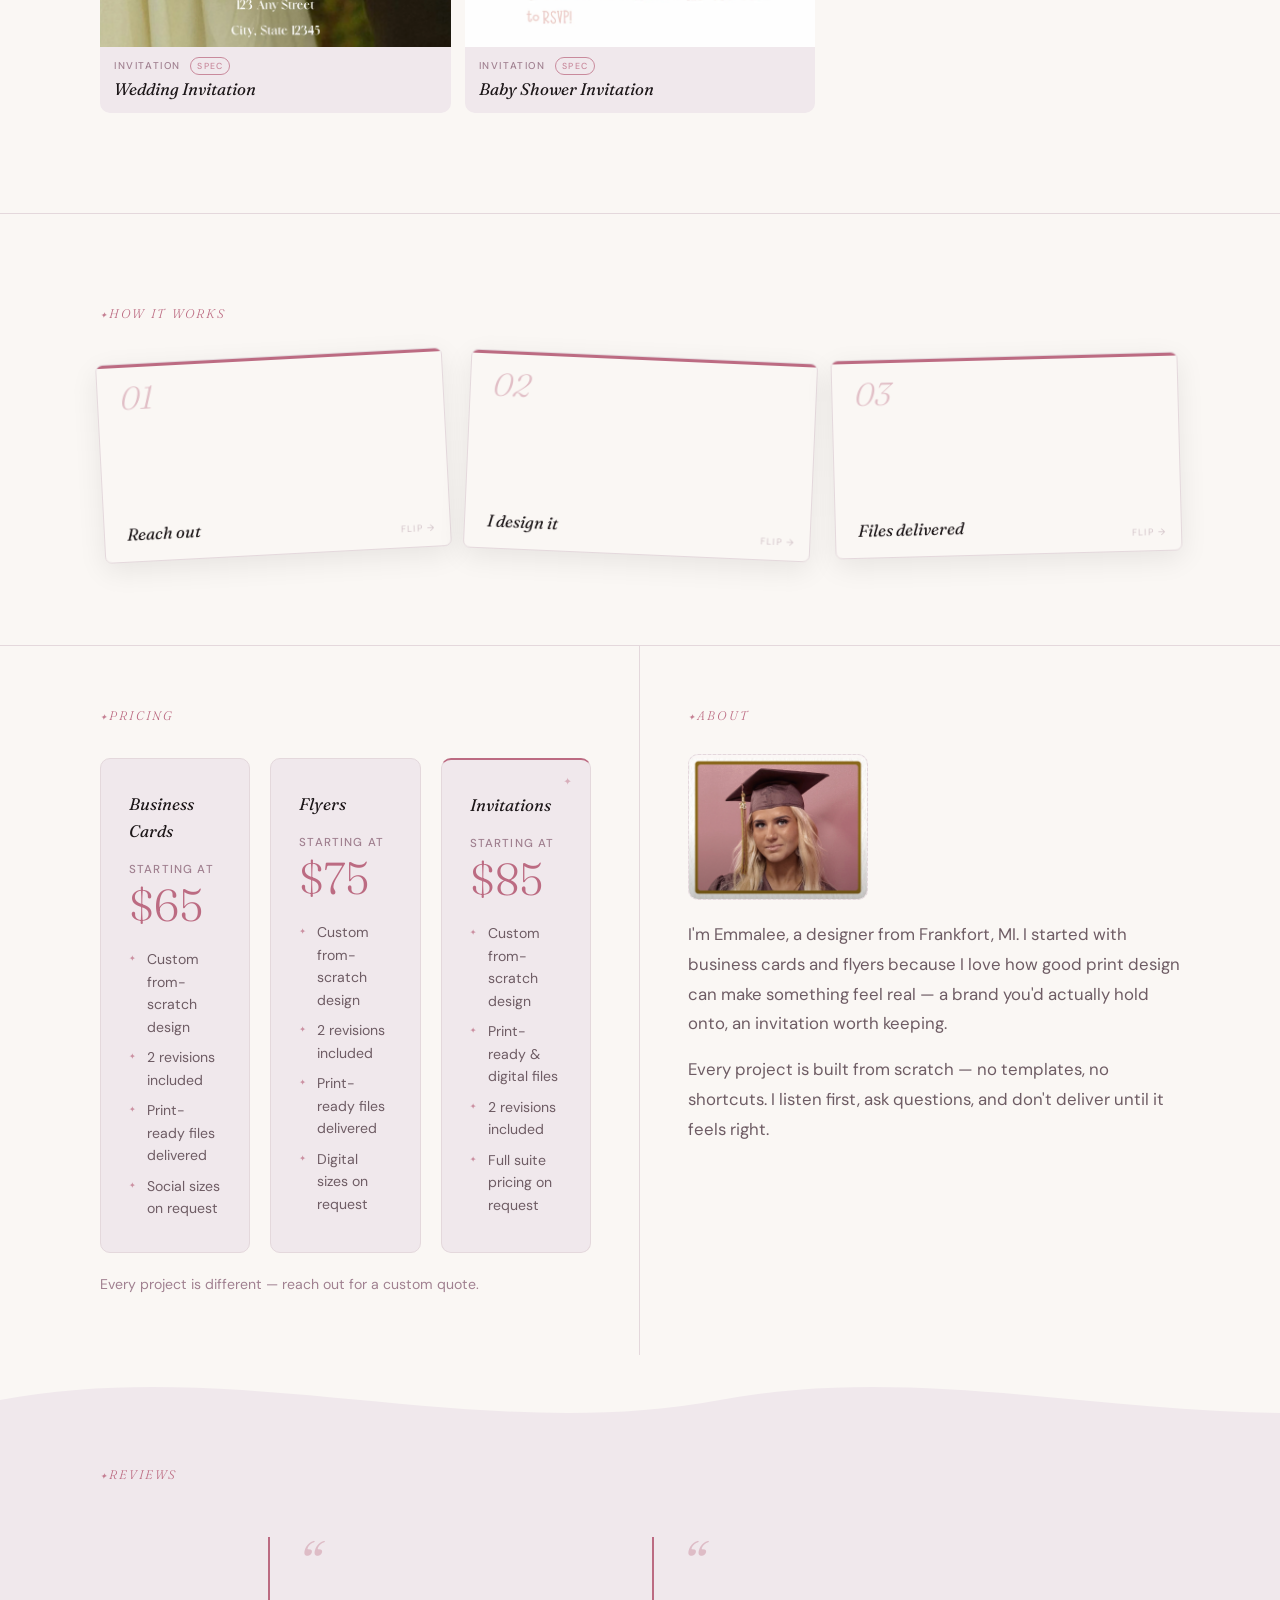
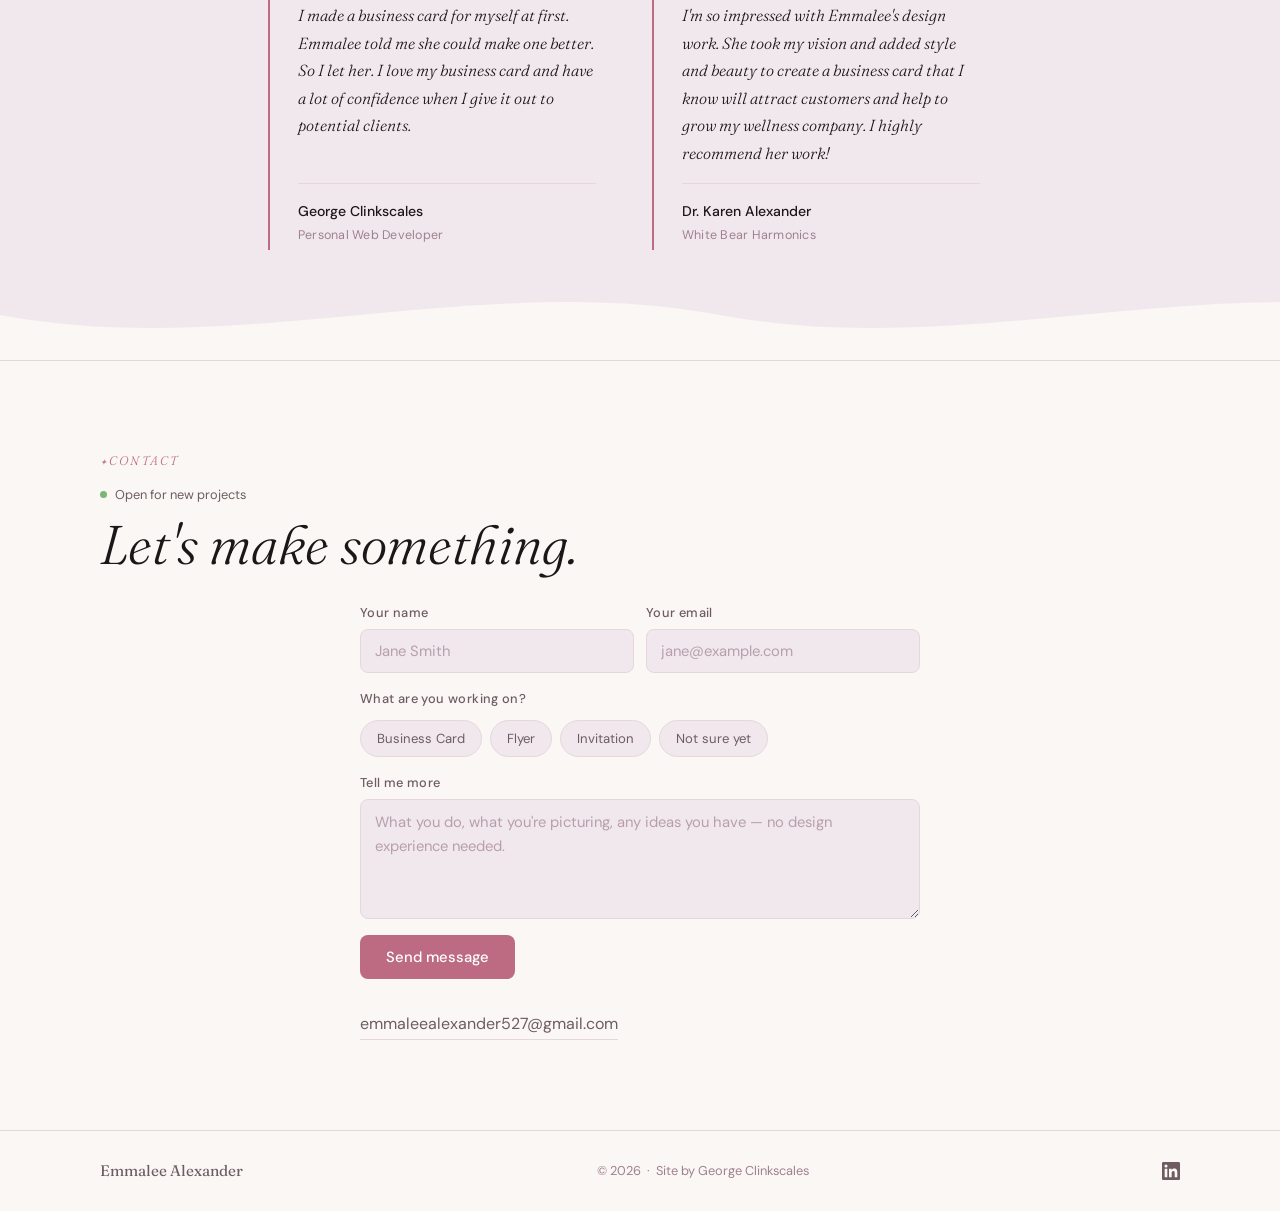
==== commit e9fcf7cd: "[Feature] Added new pricing and invitation form elements - Added a new section for pricing and invit" ====
--- a/index.html
+++ b/index.html
@@ -284,12 +284,12 @@
                 <div class="pricing-card pricing-card--invitations">
                     <p class="pricing-type">Invitations</p>
                     <p class="pricing-from">Starting at</p>
-                    <p class="pricing-price">$85</p>
+                    <p class="pricing-price" id="pricing-inv-price">$85</p>
                     <ul class="pricing-list">
-                        <li>Custom from-scratch design</li>
-                        <li>Print-ready &amp; digital files</li>
-                        <li>2 revisions included</li>
-                        <li>Full suite pricing on request</li>
+                        <li id="pricing-inv-li-0">Custom from-scratch design</li>
+                        <li id="pricing-inv-li-1">Print-ready &amp; digital files</li>
+                        <li id="pricing-inv-li-2">2 revisions included</li>
+                        <li id="pricing-inv-li-3">Full suite pricing on request</li>
                     </ul>
                 </div>
             </div>
@@ -306,8 +306,8 @@
                     <span class="about-photo-label">Photo</span>
                 </div>
                 <div class="about-text">
-                    <p id="about-p1">I'm Emmalee, a 19-year-old designer from Frankfort, MI. I started making business cards and flyers because I love how good design can make something feel real — like a brand that actually means something.</p>
-                    <p id="about-p2">I'm still early in my journey, but I take every project seriously. I work from scratch, I listen, and I don't stop until it feels right.</p>
+                    <p id="about-p1">I'm Emmalee, a designer from Frankfort, MI. I started with business cards and flyers because I love how good print design can make something feel real — a brand you'd actually hold onto, an invitation worth keeping.</p>
+                    <p id="about-p2">Every project is built from scratch — no templates, no shortcuts. I listen first, ask questions, and don't deliver until it feels right.</p>
                 </div>
             </div>
         </div>
@@ -340,9 +340,18 @@
                         <input class="form-input" type="email" name="email" placeholder="jane@example.com" required>
                     </label>
                 </div>
+                <div class="form-type-group">
+                    <p class="form-type-label">What are you working on?</p>
+                    <div class="form-type-options">
+                        <label class="form-type-opt"><input type="radio" name="project_type" value="Business Card"><span>Business Card</span></label>
+                        <label class="form-type-opt"><input type="radio" name="project_type" value="Flyer"><span>Flyer</span></label>
+                        <label class="form-type-opt"><input type="radio" name="project_type" value="Invitation"><span>Invitation</span></label>
+                        <label class="form-type-opt"><input type="radio" name="project_type" value="Not sure yet"><span>Not sure yet</span></label>
+                    </div>
+                </div>
                 <label class="form-label">
-                    What do you need?
-                    <textarea class="form-input form-textarea" name="message" placeholder="Tell me about your project — what you do, what you're picturing, any ideas you have." required></textarea>
+                    Tell me more
+                    <textarea class="form-input form-textarea" name="message" placeholder="What you do, what you're picturing, any ideas you have — no design experience needed." required></textarea>
                 </label>
                 <button class="form-submit" type="submit">Send message</button>
             </form>
--- a/style.css
+++ b/style.css
@@ -819,6 +819,52 @@
     line-height: 1.6;
 }
 
+.form-type-group {
+    display: flex;
+    flex-direction: column;
+    gap: 10px;
+}
+
+.form-type-label {
+    font-size: 0.8rem;
+    font-weight: 500;
+    color: var(--ink-mid);
+    letter-spacing: 0.03em;
+}
+
+.form-type-options {
+    display: flex;
+    flex-wrap: wrap;
+    gap: 8px;
+}
+
+.form-type-opt { cursor: pointer; }
+
+.form-type-opt input[type="radio"] { display: none; }
+
+.form-type-opt span {
+    display: inline-block;
+    padding: 7px 16px;
+    border: 1.5px solid var(--border);
+    border-radius: 20px;
+    font-size: 0.82rem;
+    color: var(--ink-mid);
+    background: var(--bg-card);
+    transition: border-color 0.18s, color 0.18s, background 0.18s;
+    user-select: none;
+}
+
+.form-type-opt:hover span {
+    border-color: var(--ink-muted);
+    color: var(--ink);
+}
+
+.form-type-opt input[type="radio"]:checked + span {
+    border-color: var(--accent);
+    color: var(--accent);
+    background: rgba(188, 107, 130, 0.07);
+}
+
 .form-submit {
     align-self: flex-start;
     padding: 12px 26px;
@@ -1504,6 +1550,26 @@
     animation-play-state: paused;
 }
 
+.reviews-track.reviews-static {
+    animation: none;
+    width: auto;
+    justify-content: center;
+    flex-wrap: wrap;
+    gap: 24px;
+    padding: 0 8px;
+}
+
+.reviews-marquee:has(.reviews-static) {
+    mask-image: none;
+    -webkit-mask-image: none;
+    overflow: visible;
+}
+
+.reviews-track.reviews-static .review-card {
+    max-width: 520px;
+    flex-shrink: 1;
+}
+
 .review-card {
     background: none;
     border: none;
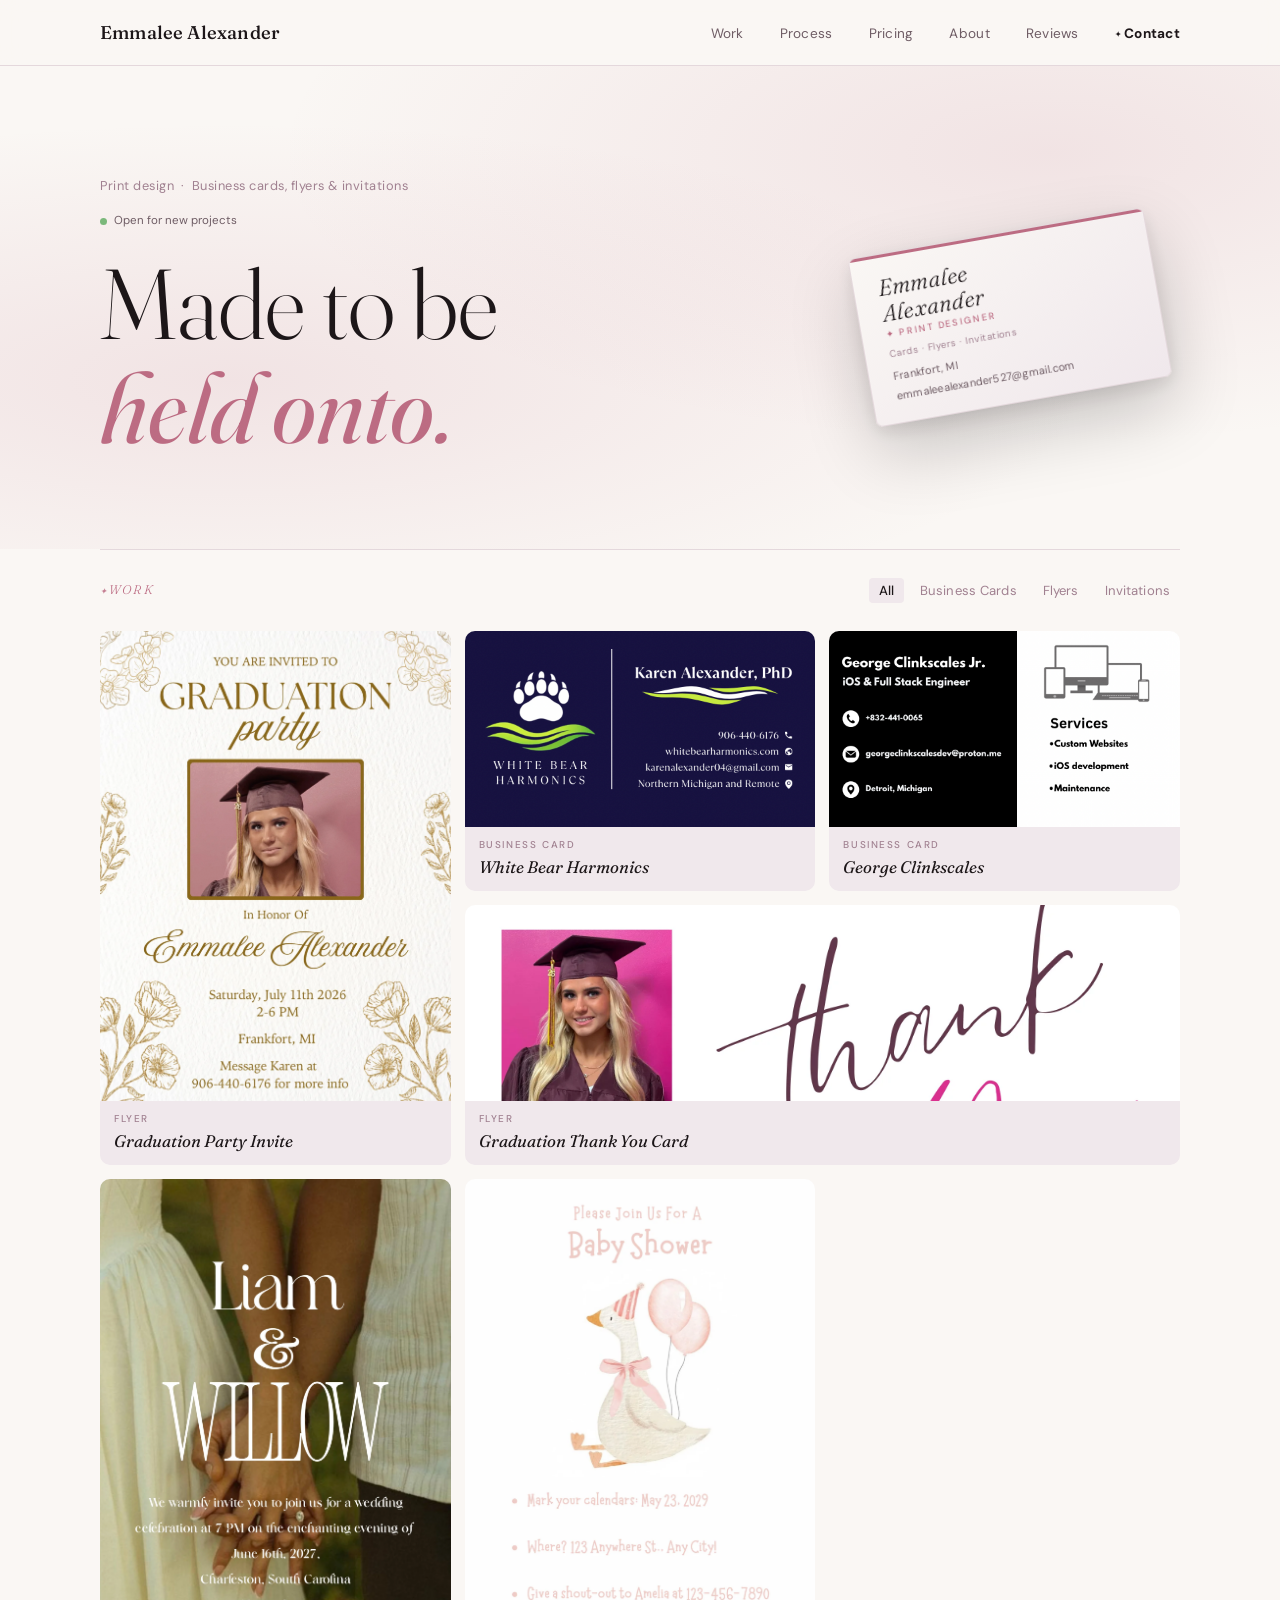
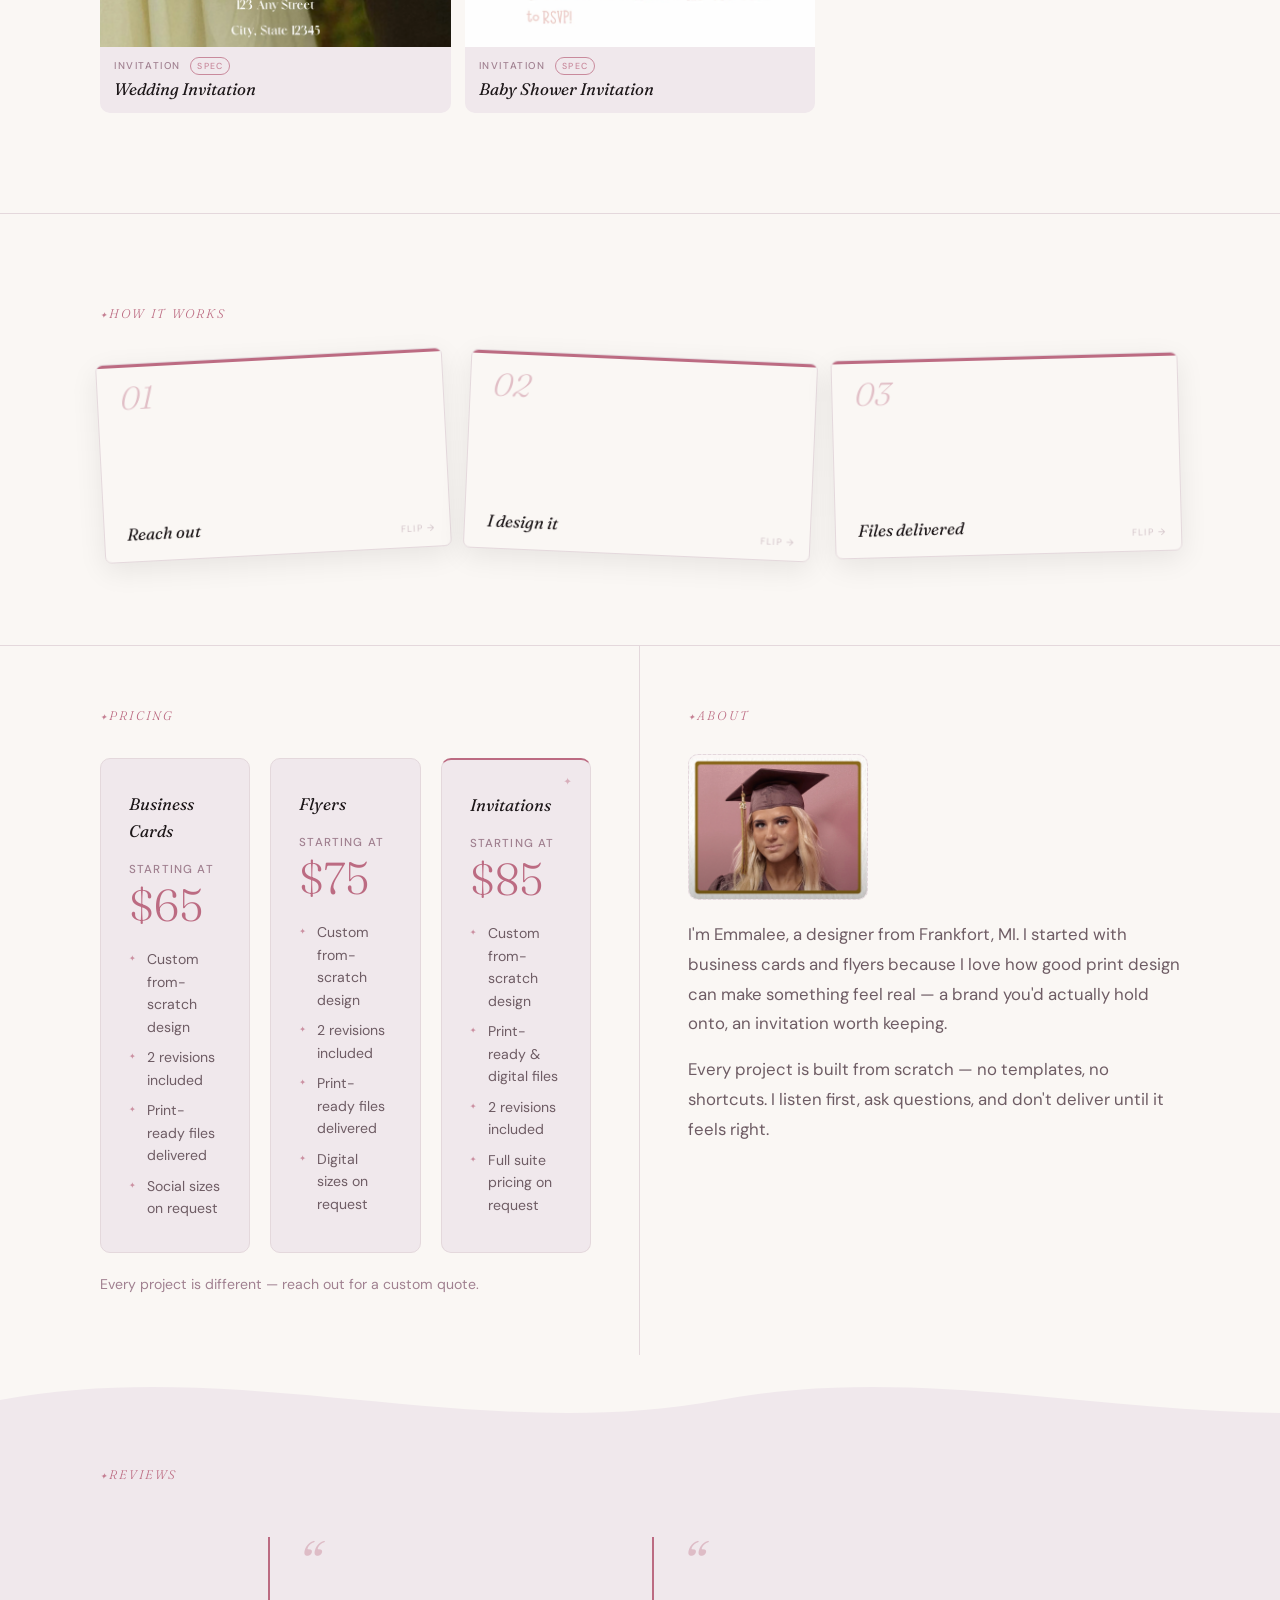
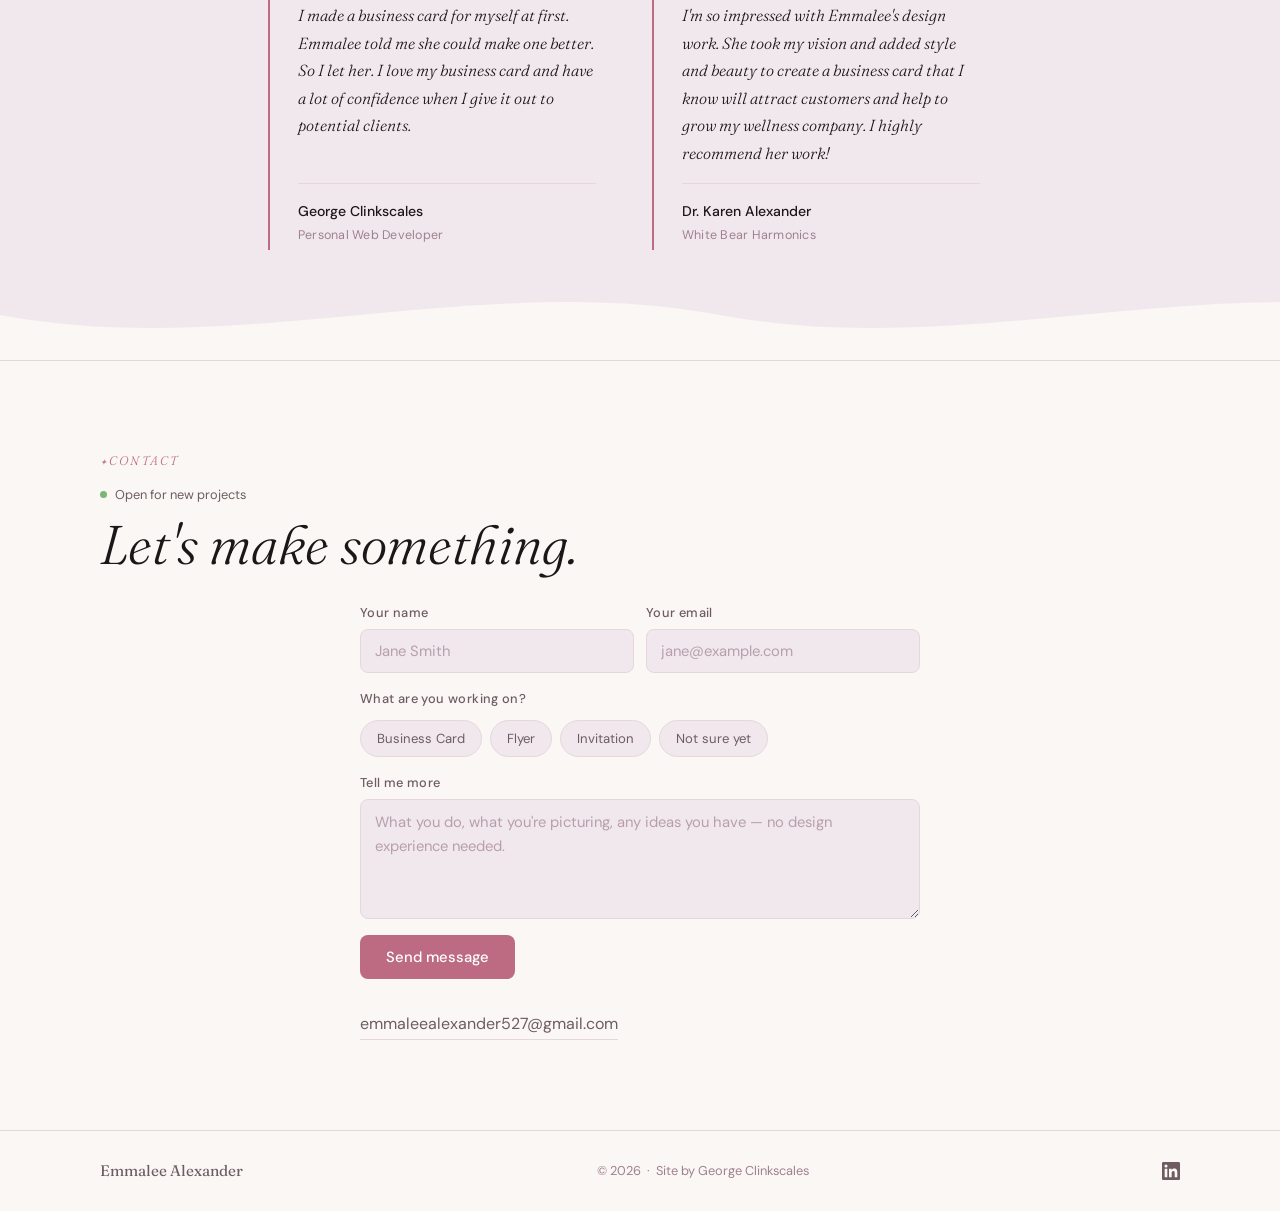
==== commit 53f874be: "[Feature] Added services section to index.html - Added a new span element with class "hc-services" t" ====
--- a/index.html
+++ b/index.html
@@ -122,6 +122,7 @@
                     <span class="hc-name">Emmalee<br>Alexander</span>
                     <div class="hc-bottom">
                         <span class="hc-role">✦ Print Designer</span>
+                        <span class="hc-services">Cards · Flyers · Invitations</span>
                         <span class="hc-location">Frankfort, MI</span>
                         <span class="hc-email">emmaleealexander527@gmail.com</span>
                     </div>
--- a/style.css
+++ b/style.css
@@ -350,6 +350,16 @@
     letter-spacing: 0.2em;
     color: var(--accent);
     display: block;
+    margin-bottom: 2px;
+}
+
+.hc-services {
+    font-family: var(--font-body);
+    font-size: 0.6rem;
+    font-weight: 400;
+    color: #A08090;
+    display: block;
+    letter-spacing: 0.05em;
     margin-bottom: 5px;
 }
 
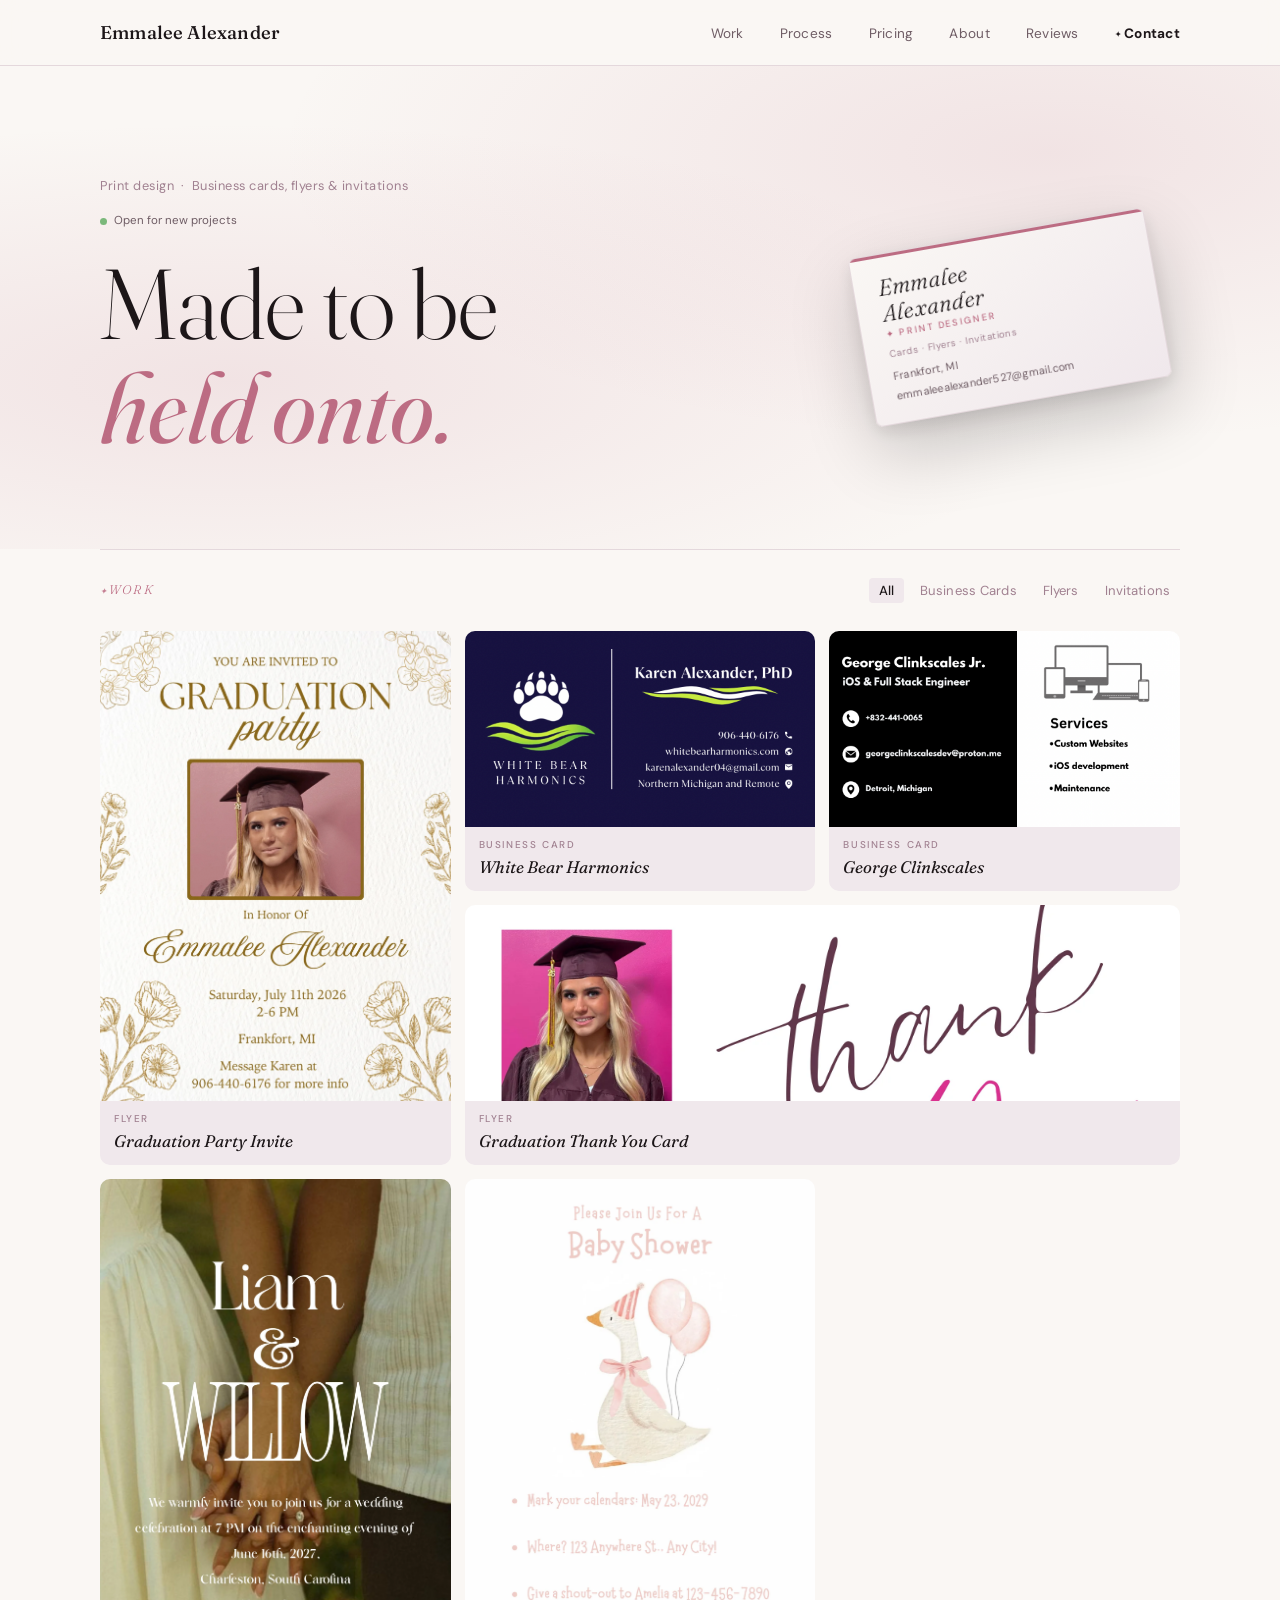
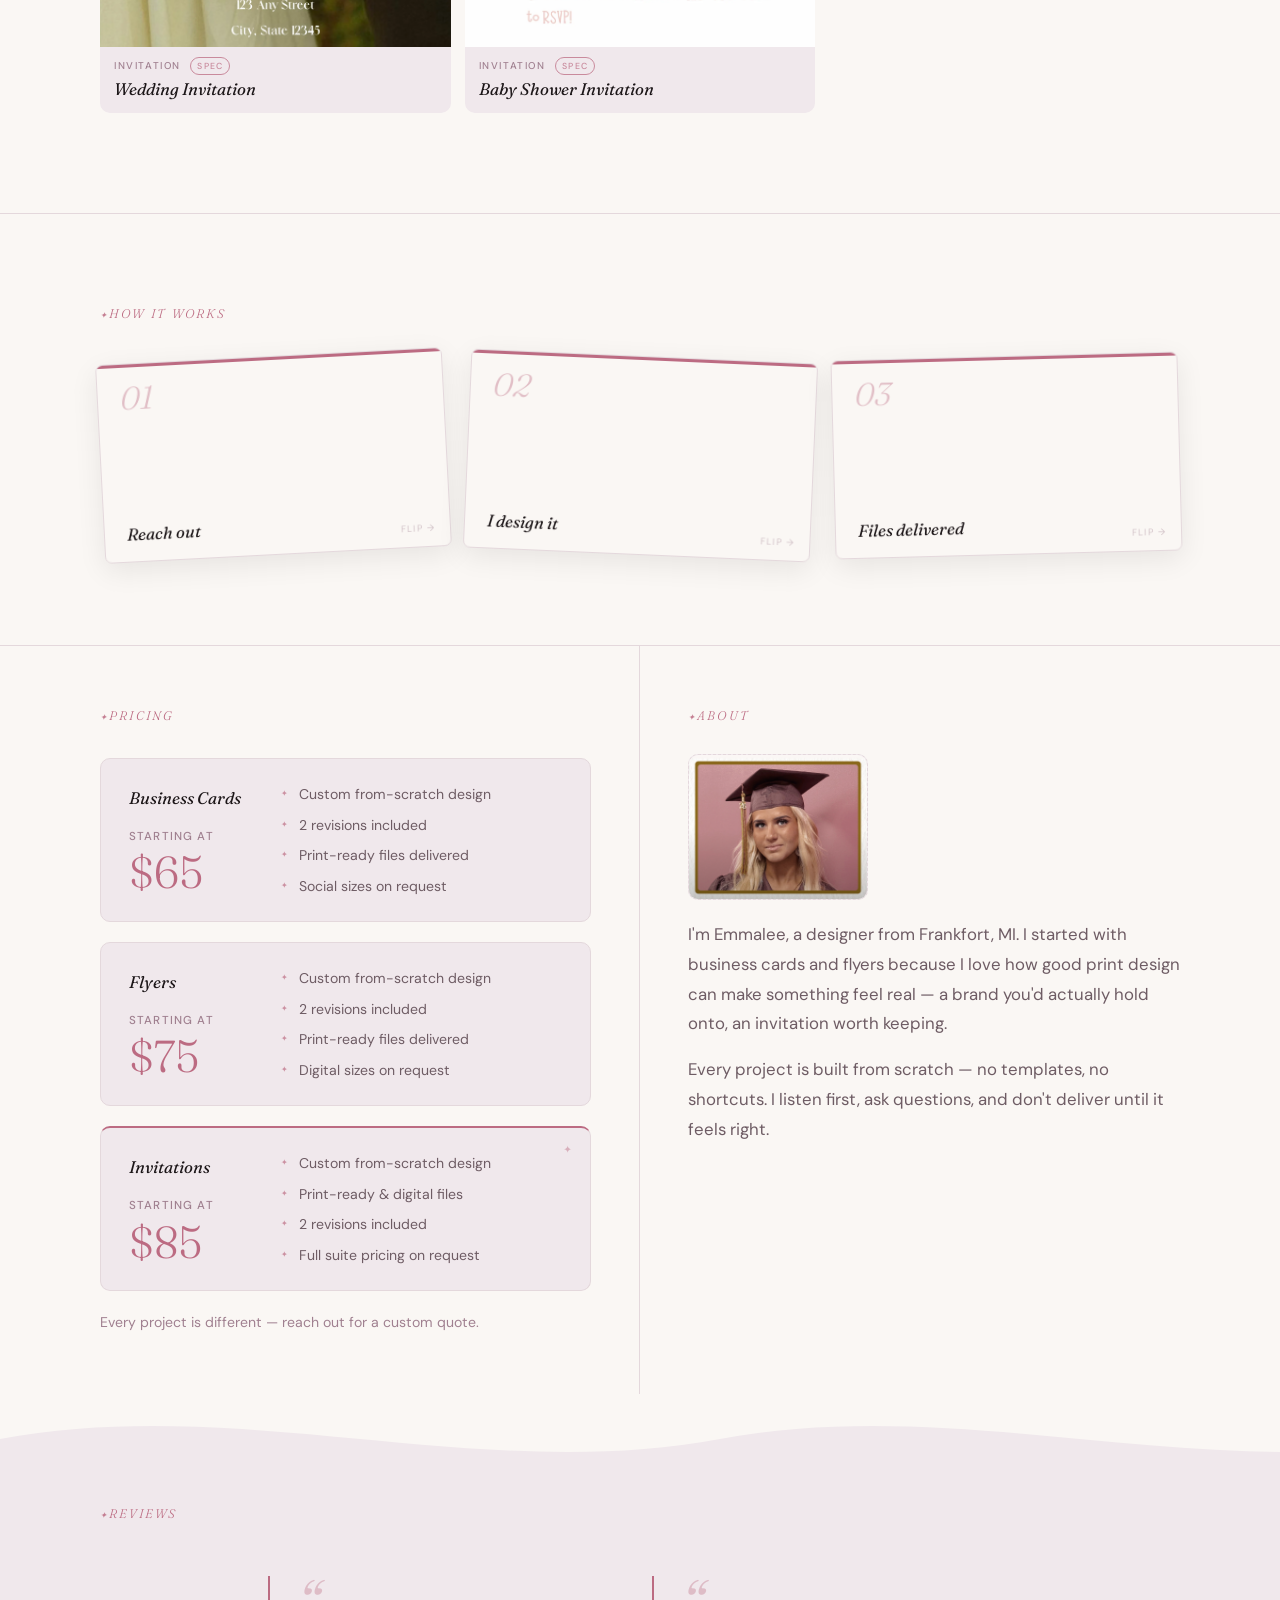
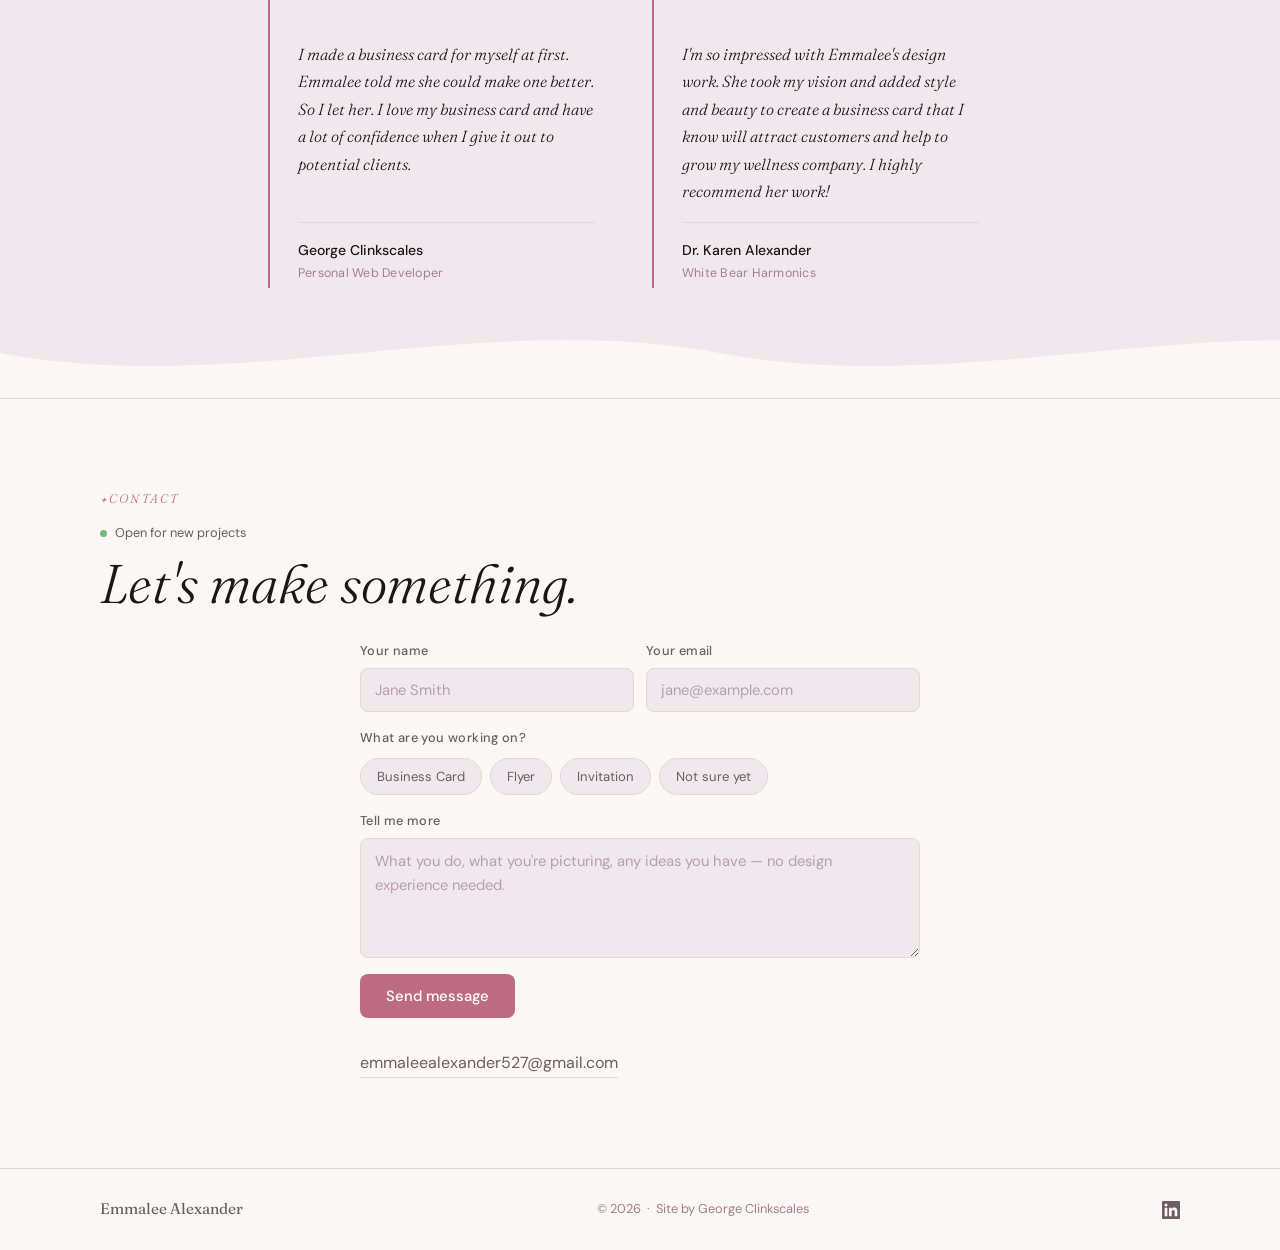
==== commit 9195e08e: "[Feature] Refactored pricing card layout - Wrapped pricing type, from, and price in a left div for b" ====
--- a/index.html
+++ b/index.html
@@ -261,37 +261,49 @@
             <span class="eyebrow">Pricing</span>
             <div class="pricing-grid">
                 <div class="pricing-card">
-                    <p class="pricing-type">Business Cards</p>
-                    <p class="pricing-from">Starting at</p>
-                    <p class="pricing-price" id="pricing-bc-price">$65</p>
-                    <ul class="pricing-list">
-                        <li id="pricing-bc-li-0">Custom from-scratch design</li>
-                        <li id="pricing-bc-li-1">2 revisions included</li>
-                        <li id="pricing-bc-li-2">Print-ready files delivered</li>
-                        <li id="pricing-bc-li-3">Social sizes on request</li>
-                    </ul>
+                    <div class="pricing-card-left">
+                        <p class="pricing-type">Business Cards</p>
+                        <p class="pricing-from">Starting at</p>
+                        <p class="pricing-price" id="pricing-bc-price">$65</p>
+                    </div>
+                    <div class="pricing-card-right">
+                        <ul class="pricing-list">
+                            <li id="pricing-bc-li-0">Custom from-scratch design</li>
+                            <li id="pricing-bc-li-1">2 revisions included</li>
+                            <li id="pricing-bc-li-2">Print-ready files delivered</li>
+                            <li id="pricing-bc-li-3">Social sizes on request</li>
+                        </ul>
+                    </div>
                 </div>
                 <div class="pricing-card">
-                    <p class="pricing-type">Flyers</p>
-                    <p class="pricing-from">Starting at</p>
-                    <p class="pricing-price" id="pricing-fl-price">$75</p>
-                    <ul class="pricing-list">
-                        <li id="pricing-fl-li-0">Custom from-scratch design</li>
-                        <li id="pricing-fl-li-1">2 revisions included</li>
-                        <li id="pricing-fl-li-2">Print-ready files delivered</li>
-                        <li id="pricing-fl-li-3">Digital sizes on request</li>
-                    </ul>
+                    <div class="pricing-card-left">
+                        <p class="pricing-type">Flyers</p>
+                        <p class="pricing-from">Starting at</p>
+                        <p class="pricing-price" id="pricing-fl-price">$75</p>
+                    </div>
+                    <div class="pricing-card-right">
+                        <ul class="pricing-list">
+                            <li id="pricing-fl-li-0">Custom from-scratch design</li>
+                            <li id="pricing-fl-li-1">2 revisions included</li>
+                            <li id="pricing-fl-li-2">Print-ready files delivered</li>
+                            <li id="pricing-fl-li-3">Digital sizes on request</li>
+                        </ul>
+                    </div>
                 </div>
                 <div class="pricing-card pricing-card--invitations">
-                    <p class="pricing-type">Invitations</p>
-                    <p class="pricing-from">Starting at</p>
-                    <p class="pricing-price" id="pricing-inv-price">$85</p>
-                    <ul class="pricing-list">
-                        <li id="pricing-inv-li-0">Custom from-scratch design</li>
-                        <li id="pricing-inv-li-1">Print-ready &amp; digital files</li>
-                        <li id="pricing-inv-li-2">2 revisions included</li>
-                        <li id="pricing-inv-li-3">Full suite pricing on request</li>
-                    </ul>
+                    <div class="pricing-card-left">
+                        <p class="pricing-type">Invitations</p>
+                        <p class="pricing-from">Starting at</p>
+                        <p class="pricing-price" id="pricing-inv-price">$85</p>
+                    </div>
+                    <div class="pricing-card-right">
+                        <ul class="pricing-list">
+                            <li id="pricing-inv-li-0">Custom from-scratch design</li>
+                            <li id="pricing-inv-li-1">Print-ready &amp; digital files</li>
+                            <li id="pricing-inv-li-2">2 revisions included</li>
+                            <li id="pricing-inv-li-3">Full suite pricing on request</li>
+                        </ul>
+                    </div>
                 </div>
             </div>
             <p class="pricing-note" id="pricing-note">Every project is different — <a href="#contact">reach out</a> for a custom quote.</p>
--- a/style.css
+++ b/style.css
@@ -941,7 +941,7 @@
 
 .pricing-grid {
     display: grid;
-    grid-template-columns: repeat(3, 1fr);
+    grid-template-columns: 1fr;
     gap: 20px;
     margin-top: 32px;
 }
@@ -950,7 +950,20 @@
     background: var(--bg-card);
     border: 1px solid var(--border);
     border-radius: var(--radius);
-    padding: 32px 28px;
+    padding: 24px 28px;
+    display: flex;
+    flex-direction: row;
+    align-items: center;
+    gap: 32px;
+}
+
+.pricing-card-left {
+    flex: 0 0 auto;
+    min-width: 120px;
+}
+
+.pricing-card-right {
+    flex: 1;
 }
 
 .pricing-card--invitations {
@@ -994,7 +1007,7 @@
     font-optical-sizing: auto;
     color: var(--accent);
     line-height: 1;
-    margin-bottom: 20px;
+    margin-bottom: 0;
 }
 
 .pricing-list {
@@ -1725,11 +1738,7 @@
     }
 
     .pricing-grid {
-        grid-template-columns: repeat(2, 1fr);
-    }
-
-    .pricing-grid .pricing-card--invitations {
-        grid-column: span 2;
+        grid-template-columns: 1fr;
     }
 
     .process-steps {
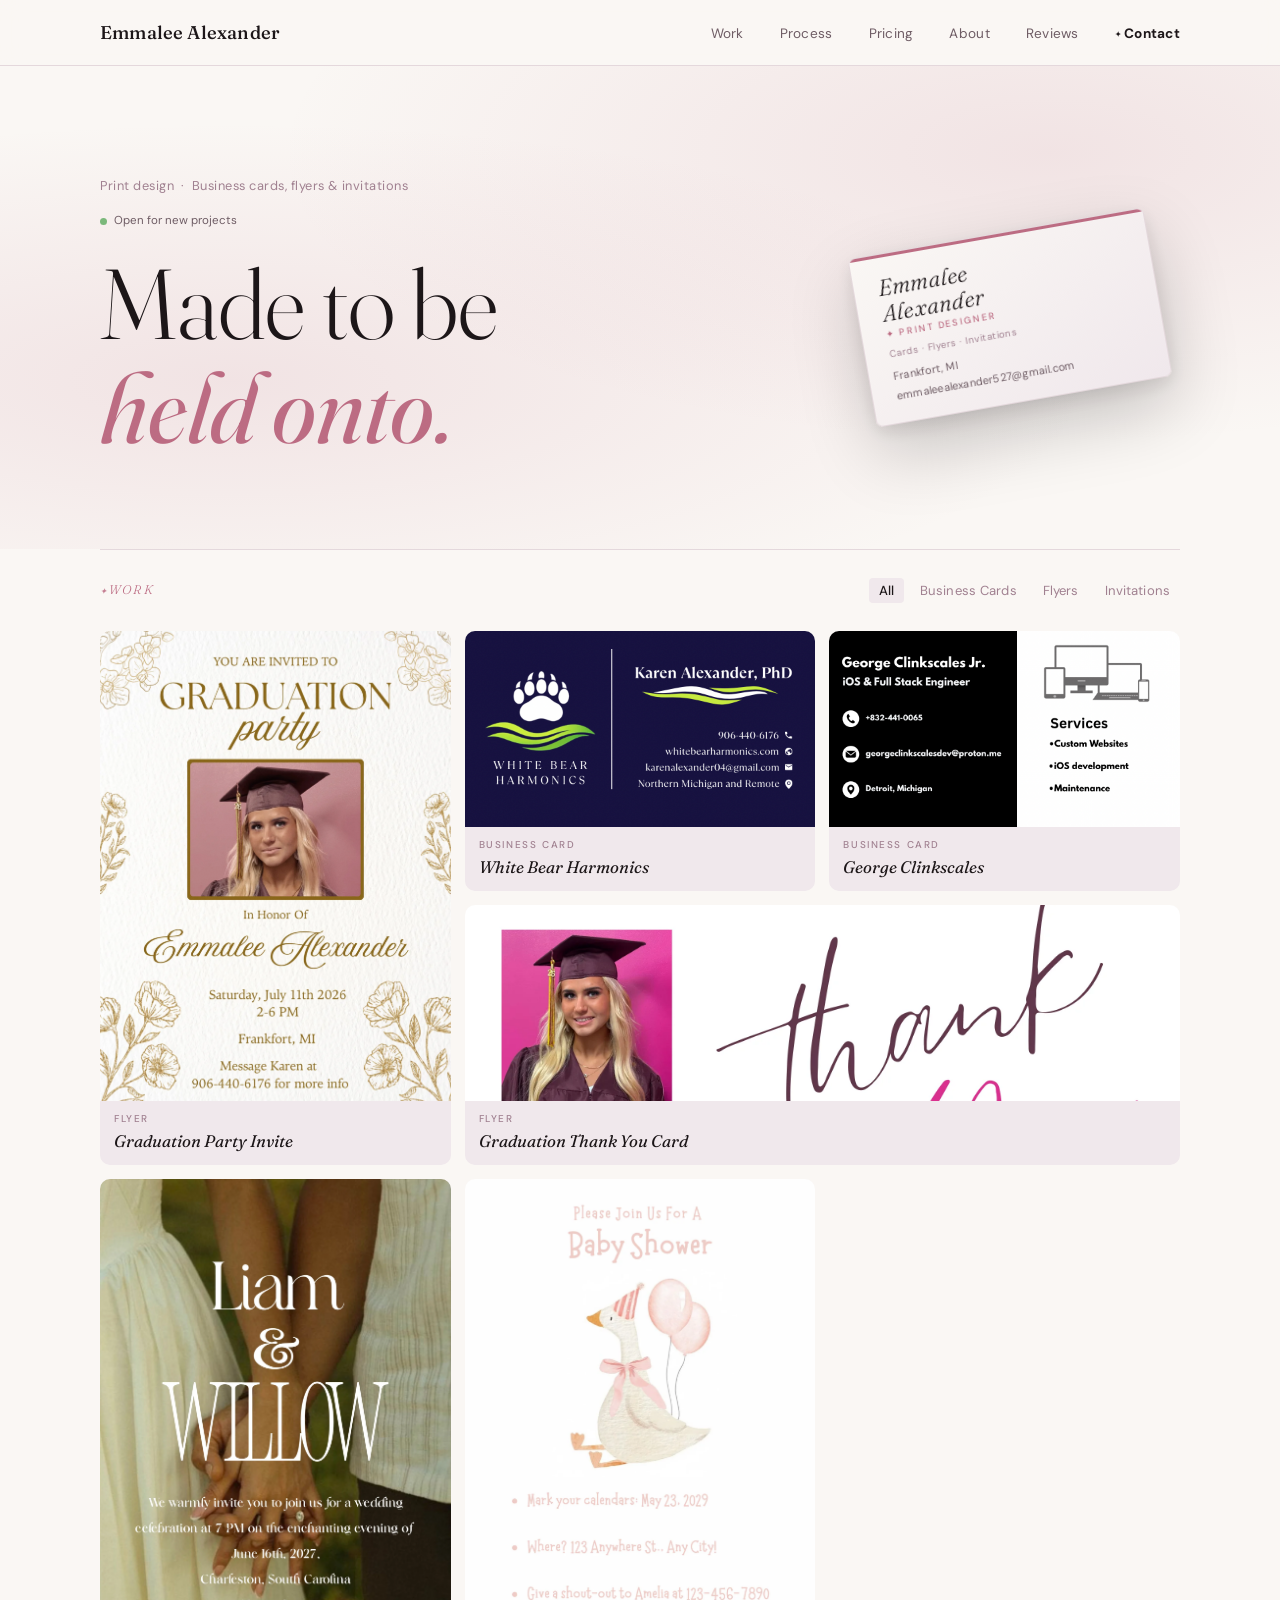
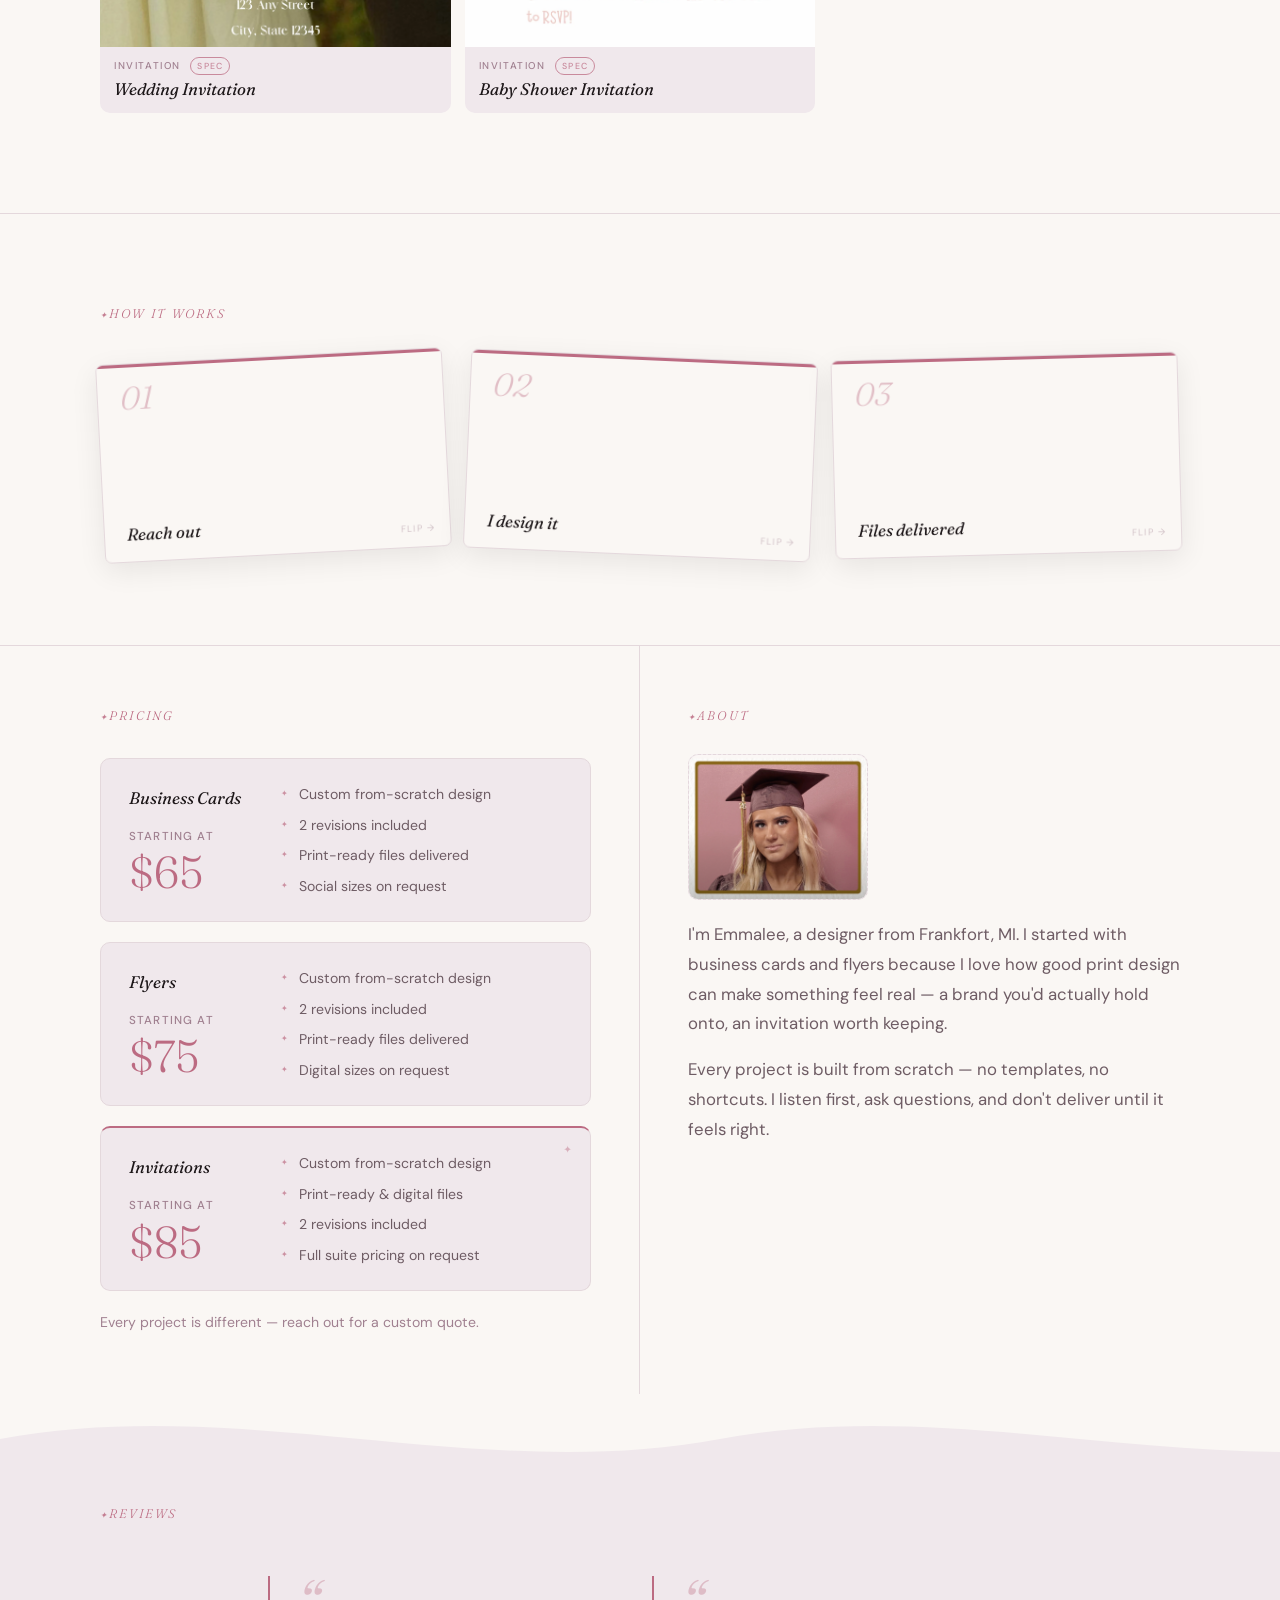
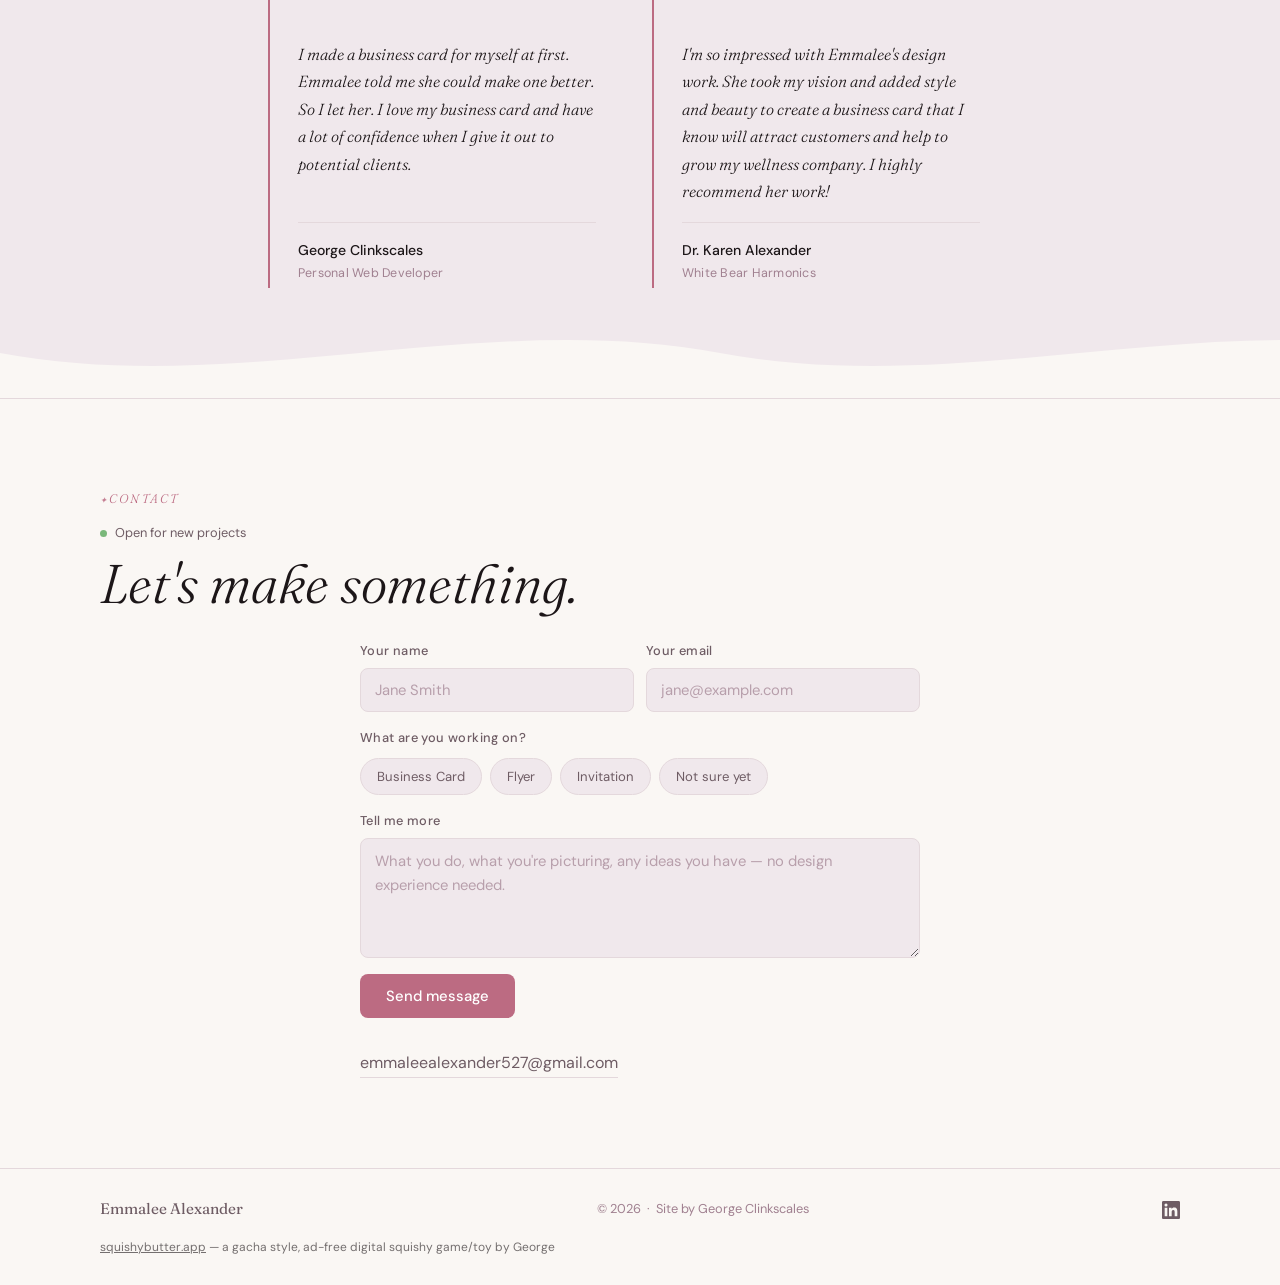
==== commit 5fb41363: "[Feature] Added footer link to squishybutter.app - Added a new paragraph to the footer with a link t" ====
--- a/index.html
+++ b/index.html
@@ -389,7 +389,8 @@
                 <span class="footer-linkedin-text">Visit my LinkedIn ↗</span>
             </a>
         </div>
-    </footer>
+        <div class="container"><p style="font-size:0.75rem;opacity:0.6;text-align:left;margin-top:1rem;margin-bottom:0;"><a href="https://squishybutter.app" target="_blank" rel="noopener noreferrer" style="color:inherit;text-decoration:underline;">squishybutter.app</a> — a gacha style, ad-free digital squishy game/toy by George</p></div>
+</footer>
 
     <div id="modal" class="modal" role="dialog" aria-modal="true" aria-labelledby="modal-title">
         <div class="modal-panel">
--- a/style.css
+++ b/style.css
@@ -729,6 +729,7 @@
     line-height: 1.78;
 }
 
+
 /* ── Contact ── */
 
 .section-contact {
